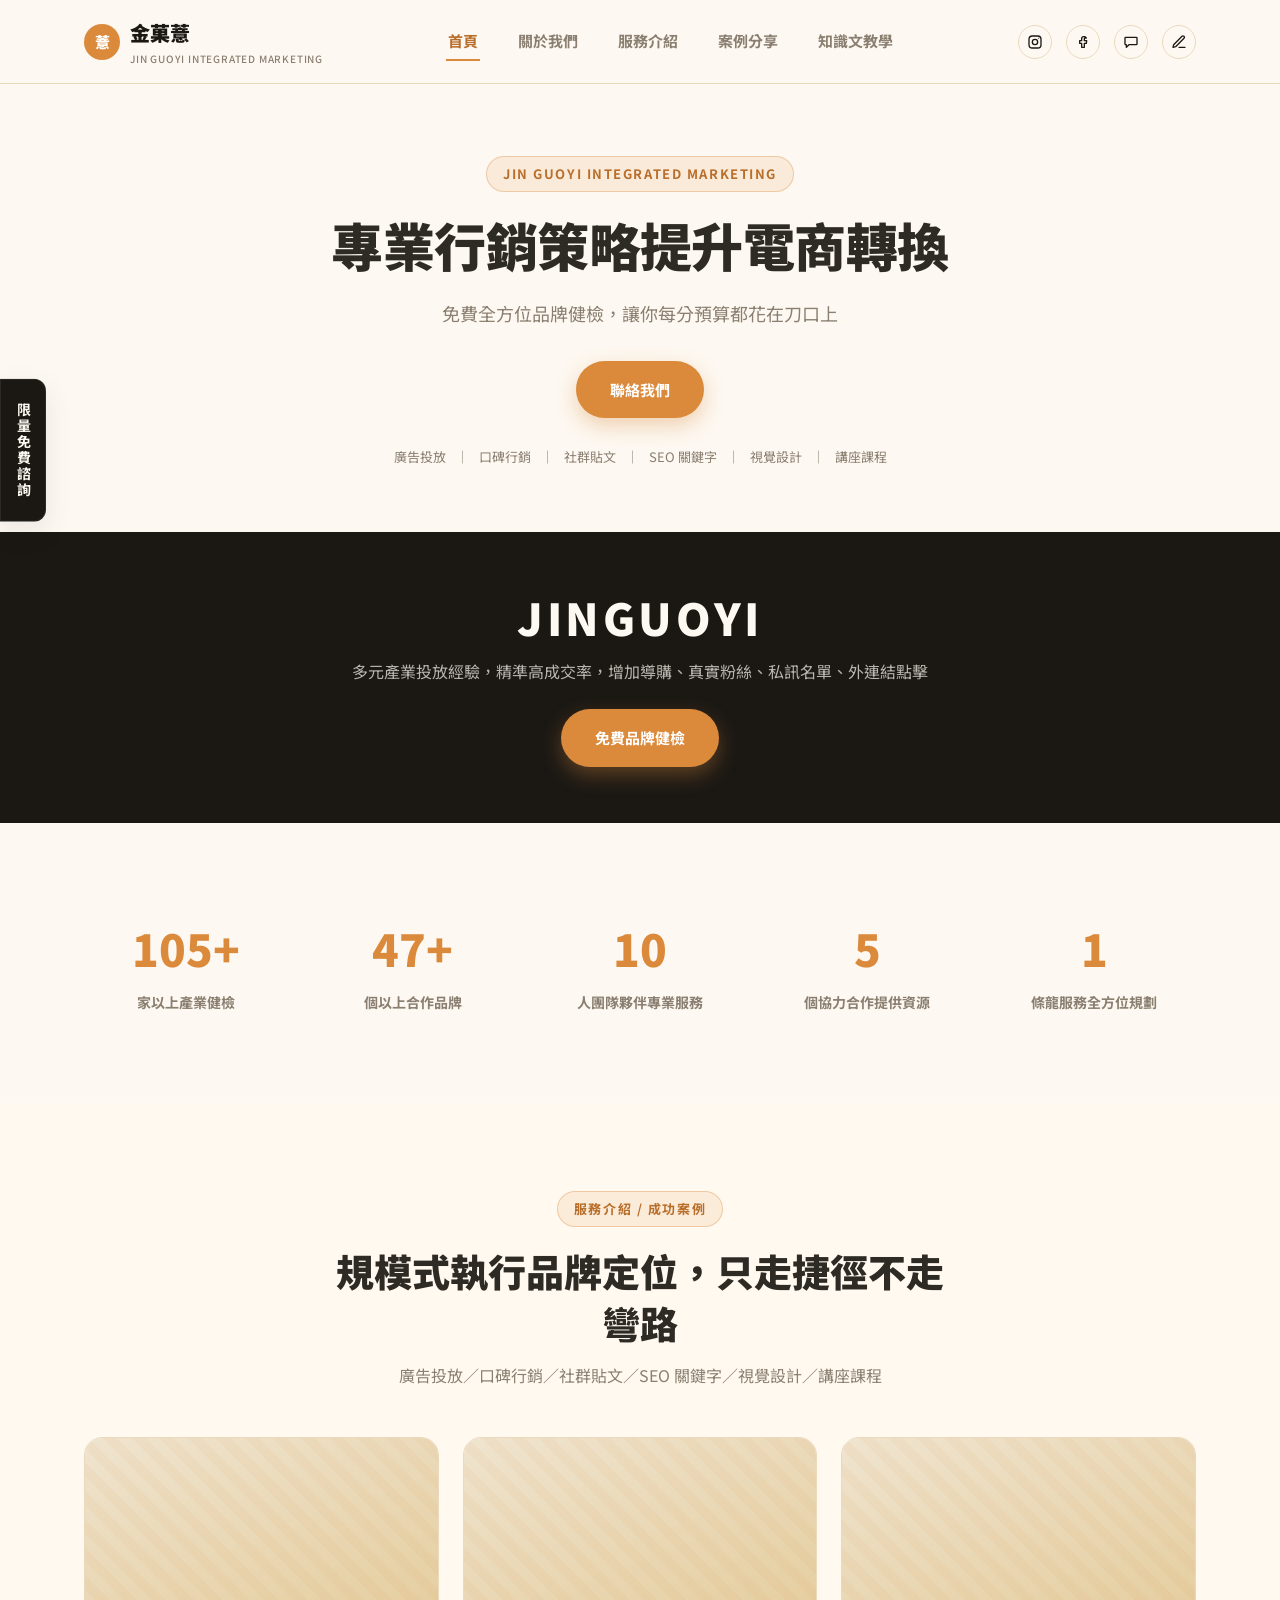
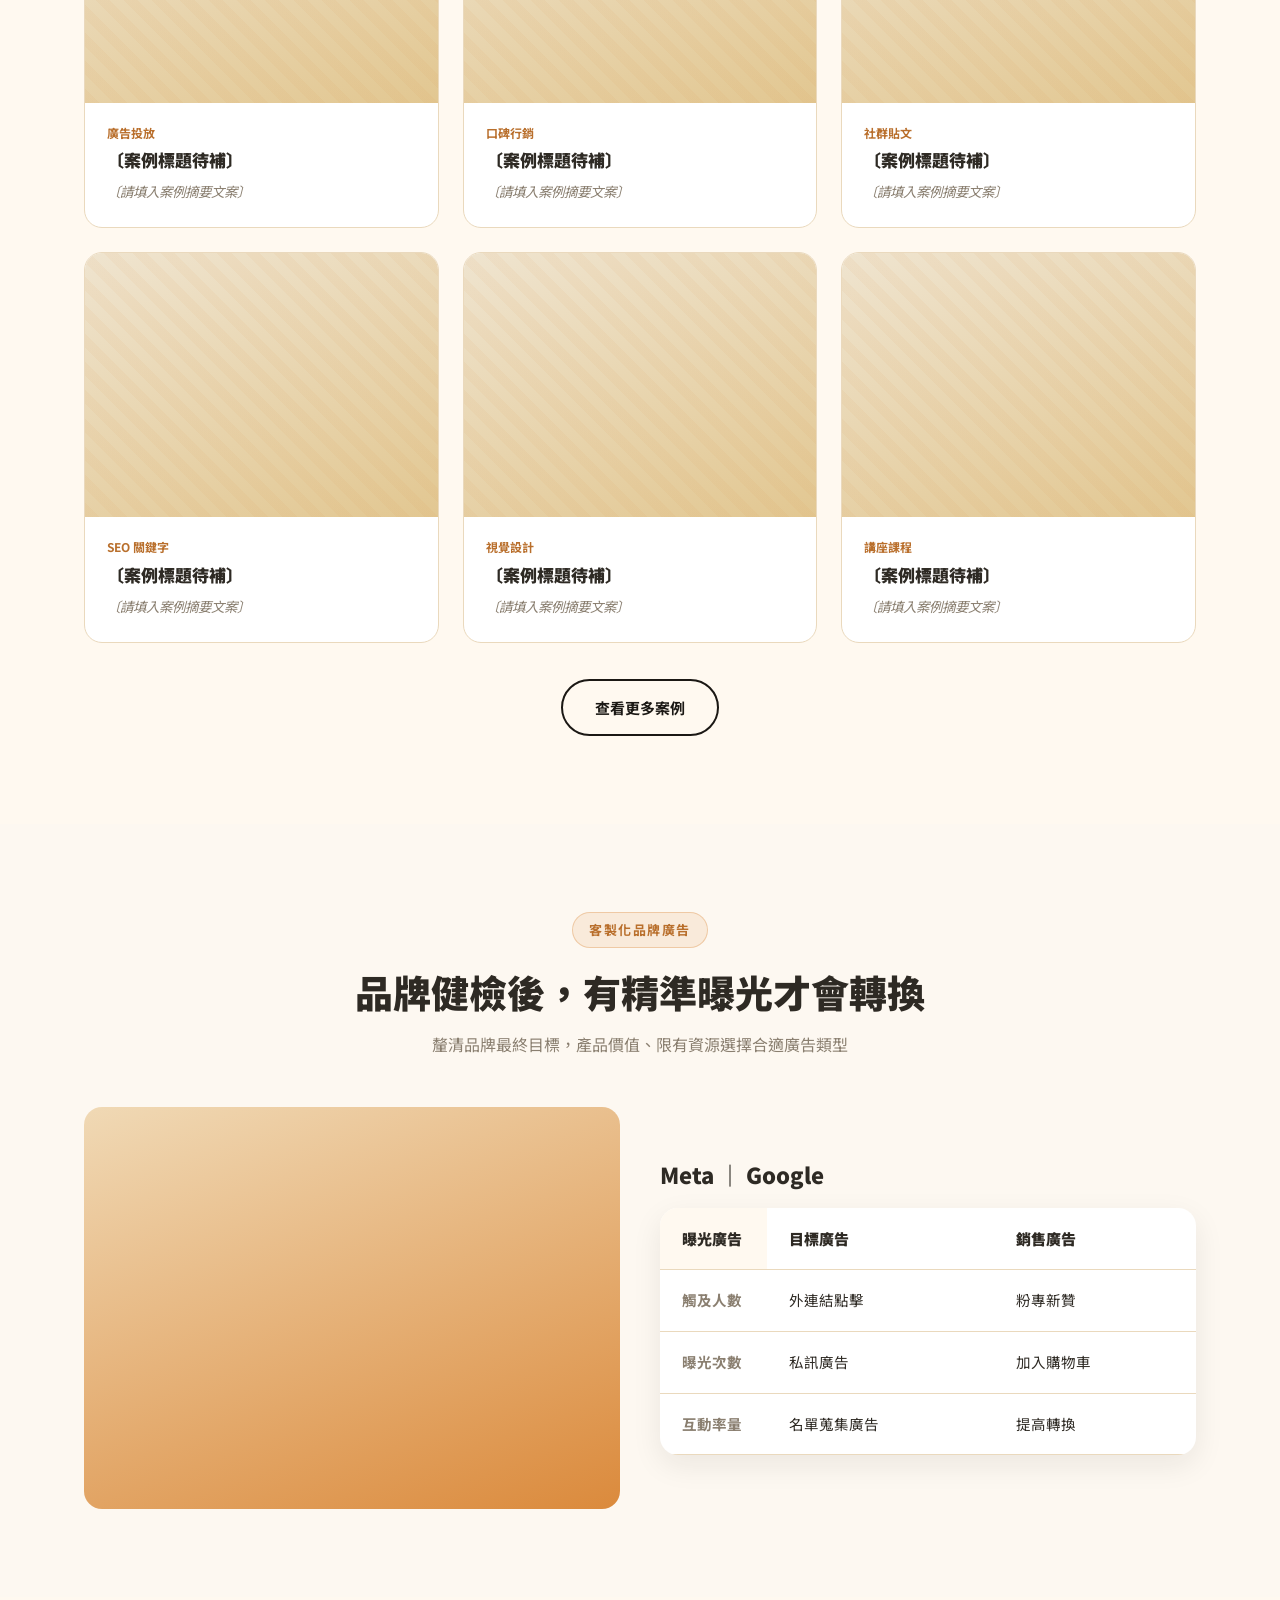
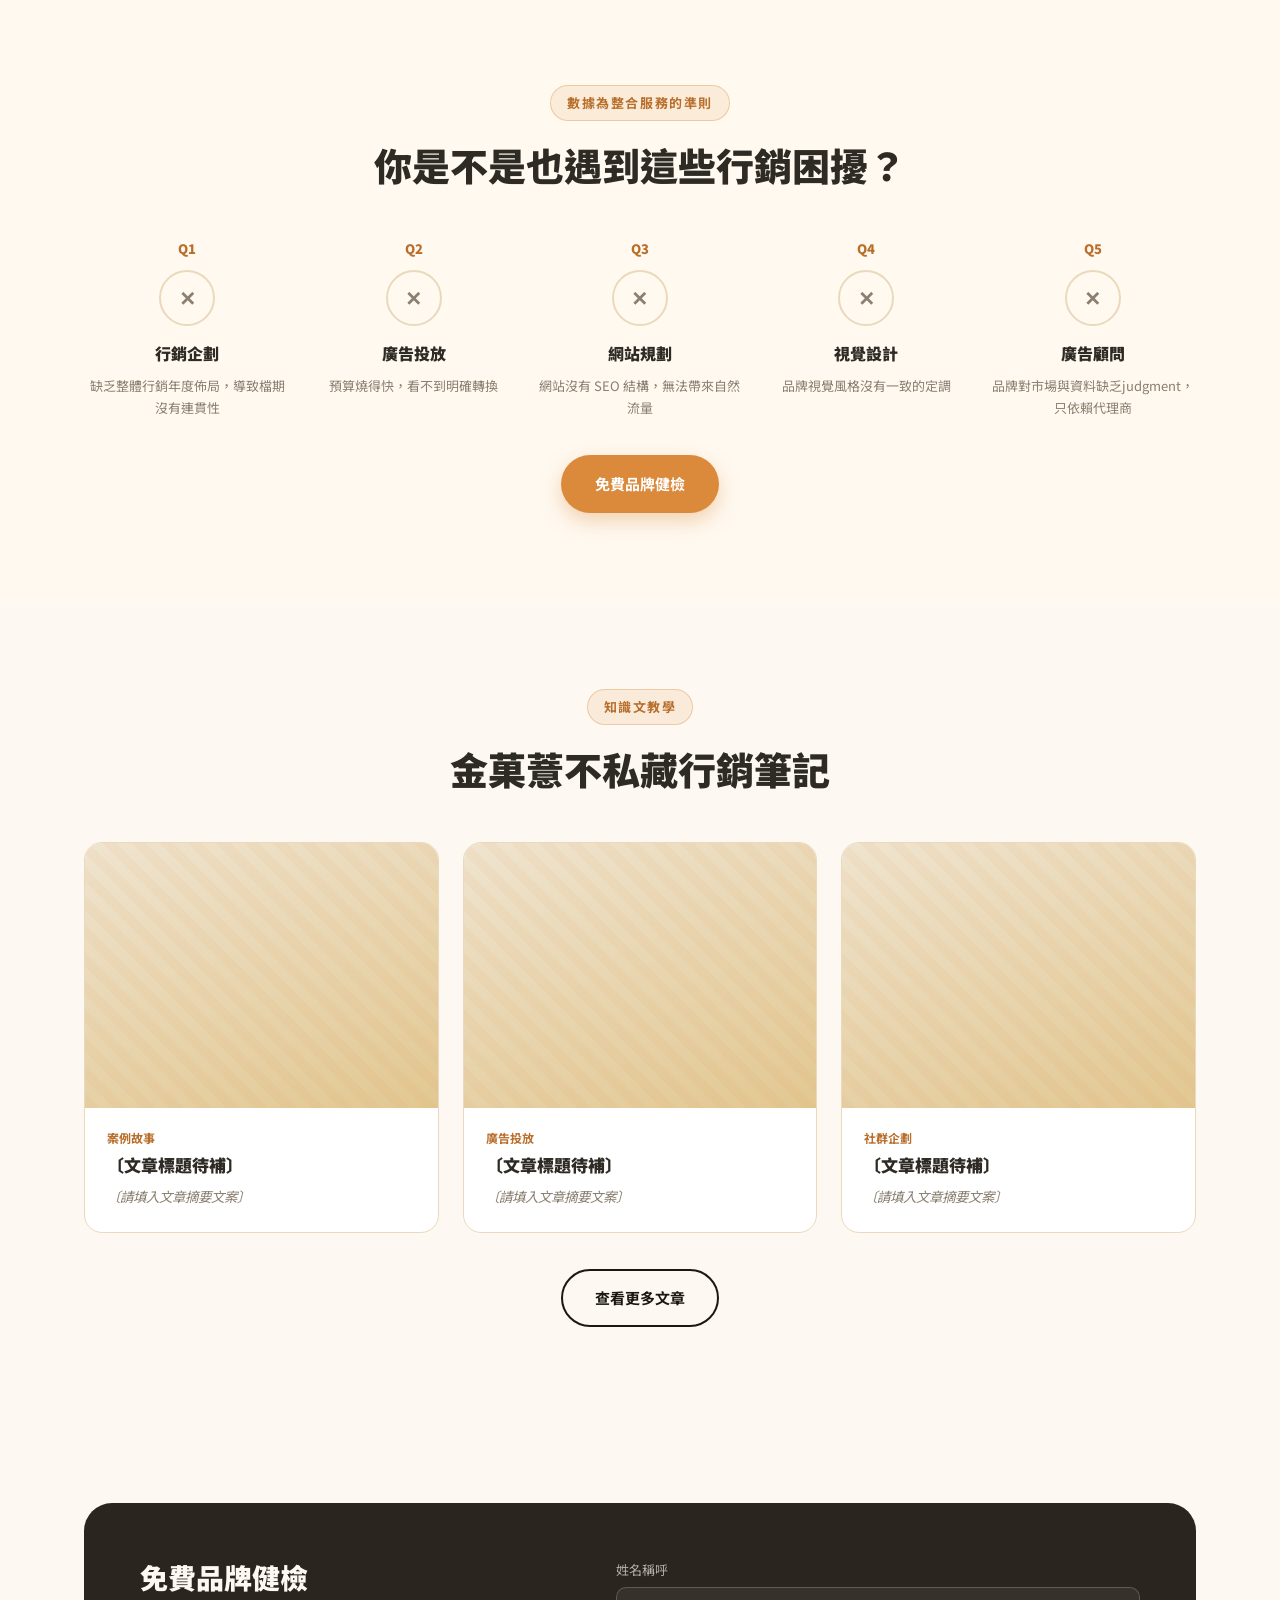
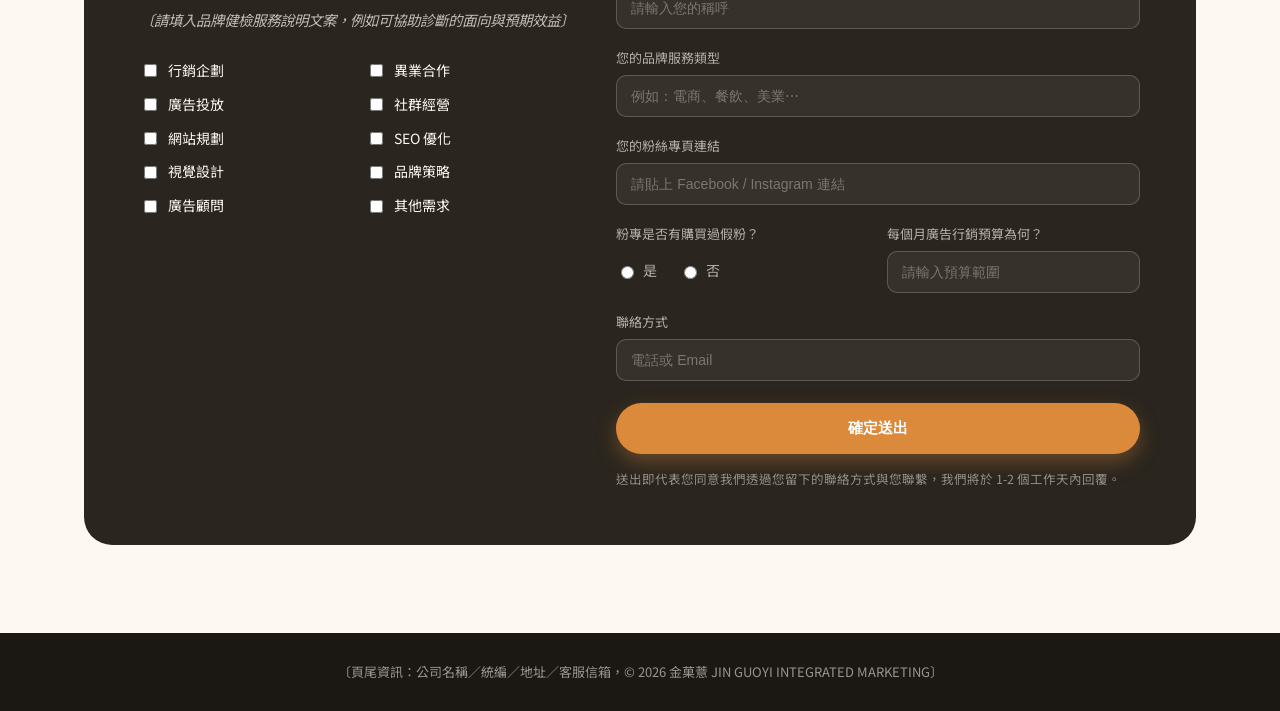
==== index.html @ 908e8886 "移除「品牌健檢後」區塊的 Line LAP 標示，只留 Meta／Google Co-Authored-By: Claude Sonnet 5 <noreply@anthropic.com>" ====
<!doctype html>
<html lang="zh-Hant">
<head>
<meta charset="UTF-8">
<meta name="viewport" content="width=device-width, initial-scale=1.0">
<title>金菓薏整合行銷｜JIN GUOYI INTEGRATED MARKETING</title>
<meta name="description" content="〔請填入首頁 SEO 描述文案〕">
<link rel="preconnect" href="https://fonts.googleapis.com">
<link href="https://fonts.googleapis.com/css2?family=Noto+Sans+TC:wght@400;500;700;900&display=swap" rel="stylesheet">
<link rel="stylesheet" href="assets/css/style.css">
</head>
<body>

<header class="site-header">
  <div class="site-header__bar">
    <a href="index.html" class="logo">
      <span class="logo__mark">薏</span>
      <span>金菓薏<span class="logo__sub">JIN GUOYI INTEGRATED MARKETING</span></span>
    </a>
    <nav class="nav">
      <a href="index.html" class="is-active">首頁</a>
      <a href="about.html">關於我們</a>
      <a href="services.html">服務介紹</a>
      <a href="cases.html">案例分享</a>
      <a href="blog.html">知識文教學</a>
    </nav>
    <div class="header-social">
      <a href="#" aria-label="Instagram"><svg viewBox="0 0 24 24" fill="none" stroke="currentColor" stroke-width="2" stroke-linecap="round" stroke-linejoin="round"><rect x="3" y="3" width="18" height="18" rx="5"/><circle cx="12" cy="12" r="4"/><circle cx="17.5" cy="6.5" r="0.8" fill="currentColor" stroke="none"/></svg></a>
      <a href="#" aria-label="Facebook"><svg viewBox="0 0 24 24" fill="none" stroke="currentColor" stroke-width="2" stroke-linecap="round" stroke-linejoin="round"><path d="M15 4h-2a3 3 0 0 0-3 3v3H7v4h3v6h4v-6h3l.5-4H14V7a1 1 0 0 1 1-1h2Z"/></svg></a>
      <a href="#" aria-label="Line"><svg viewBox="0 0 24 24" fill="none" stroke="currentColor" stroke-width="2" stroke-linecap="round" stroke-linejoin="round"><path d="M4 5h16a1 1 0 0 1 1 1v9a1 1 0 0 1-1 1H9l-4 4v-4H4a1 1 0 0 1-1-1V6a1 1 0 0 1 1-1z"/></svg></a>
      <a href="#contact" aria-label="聯絡我們"><svg viewBox="0 0 24 24" fill="none" stroke="currentColor" stroke-width="2" stroke-linecap="round" stroke-linejoin="round"><path d="M12 20h9"/><path d="M16.5 3.5a2.1 2.1 0 0 1 3 3L7 19l-4 1 1-4Z"/></svg></a>
    </div>
    <button class="nav-toggle" aria-label="選單"><span></span></button>
  </div>
</header>

<main>

  <section class="hero">
    <div class="container">
      <span class="eyebrow">JIN GUOYI INTEGRATED MARKETING</span>
      <h1>專業行銷策略提升電商轉換</h1>
      <p class="hero-sub">免費全方位品牌健檢，讓你每分預算都花在刀口上</p>
      <a href="#contact" class="btn btn--primary">聯絡我們</a>
      <div class="hero-tags">
        <span>廣告投放</span>｜<span>口碑行銷</span>｜<span>社群貼文</span>｜<span>SEO 關鍵字</span>｜<span>視覺設計</span>｜<span>講座課程</span>
      </div>
    </div>
  </section>

  <section class="section--tight section--dark">
    <div class="container text-center">
      <h2 style="font-size:44px; letter-spacing:0.08em;">JINGUOYI</h2>
      <p style="margin-top:10px; color:rgba(253,248,241,0.7);">多元產業投放經驗，精準高成交率，增加導購、真實粉絲、私訊名單、外連結點擊</p>
      <a href="#contact" class="btn btn--primary" style="margin-top:24px;">免費品牌健檢</a>
    </div>
  </section>

  <section class="section">
    <div class="container">
      <div class="stats">
        <div class="stats__item"><div class="num">105+</div><div class="label">家以上產業健檢</div></div>
        <div class="stats__item"><div class="num">47+</div><div class="label">個以上合作品牌</div></div>
        <div class="stats__item"><div class="num">10</div><div class="label">人團隊夥伴專業服務</div></div>
        <div class="stats__item"><div class="num">5</div><div class="label">個協力合作提供資源</div></div>
        <div class="stats__item"><div class="num">1</div><div class="label">條龍服務全方位規劃</div></div>
      </div>
    </div>
  </section>

  <section class="section section--soft">
    <div class="container">
      <div class="section-head">
        <span class="eyebrow">服務介紹 / 成功案例</span>
        <h2>規模式執行品牌定位，只走捷徑不走彎路</h2>
        <p>廣告投放／口碑行銷／社群貼文／SEO 關鍵字／視覺設計／講座課程</p>
      </div>
      <div class="case-grid-3">
        <div class="case-card"><div class="thumb"></div><div class="card-body"><span class="cat">廣告投放</span><h3>〔案例標題待補〕</h3><p class="placeholder-copy">〔請填入案例摘要文案〕</p></div></div>
        <div class="case-card"><div class="thumb"></div><div class="card-body"><span class="cat">口碑行銷</span><h3>〔案例標題待補〕</h3><p class="placeholder-copy">〔請填入案例摘要文案〕</p></div></div>
        <div class="case-card"><div class="thumb"></div><div class="card-body"><span class="cat">社群貼文</span><h3>〔案例標題待補〕</h3><p class="placeholder-copy">〔請填入案例摘要文案〕</p></div></div>
        <div class="case-card"><div class="thumb"></div><div class="card-body"><span class="cat">SEO 關鍵字</span><h3>〔案例標題待補〕</h3><p class="placeholder-copy">〔請填入案例摘要文案〕</p></div></div>
        <div class="case-card"><div class="thumb"></div><div class="card-body"><span class="cat">視覺設計</span><h3>〔案例標題待補〕</h3><p class="placeholder-copy">〔請填入案例摘要文案〕</p></div></div>
        <div class="case-card"><div class="thumb"></div><div class="card-body"><span class="cat">講座課程</span><h3>〔案例標題待補〕</h3><p class="placeholder-copy">〔請填入案例摘要文案〕</p></div></div>
      </div>
      <div class="text-center" style="margin-top:36px;">
        <a href="cases.html" class="btn btn--outline">查看更多案例</a>
      </div>
    </div>
  </section>

  <section class="section">
    <div class="container">
      <div class="section-head">
        <span class="eyebrow">客製化品牌廣告</span>
        <h2>品牌健檢後，有精準曝光才會轉換</h2>
        <p>釐清品牌最終目標，產品價值、限有資源選擇合適廣告類型</p>
      </div>
      <div class="grid-2">
        <div class="hero-media" style="border-radius:var(--radius); aspect-ratio:4/3; background:linear-gradient(160deg,#f0d9b5,var(--orange));"></div>
        <div>
          <h3 style="font-size:22px; margin-bottom:18px;">Meta ｜ Google</h3>
          <table class="compare-table">
            <thead><tr><th>曝光廣告</th><th>目標廣告</th><th>銷售廣告</th></tr></thead>
            <tbody>
              <tr><td>觸及人數</td><td>外連結點擊</td><td>粉專新贊</td></tr>
              <tr><td>曝光次數</td><td>私訊廣告</td><td>加入購物車</td></tr>
              <tr><td>互動率量</td><td>名單蒐集廣告</td><td>提高轉換</td></tr>
            </tbody>
          </table>
        </div>
      </div>
    </div>
  </section>

  <section class="section section--soft">
    <div class="container">
      <div class="section-head">
        <span class="eyebrow">數據為整合服務的準則</span>
        <h2>你是不是也遇到這些行銷困擾？</h2>
      </div>
      <div class="pain-grid">
        <div class="pain-card"><div class="q">Q1</div><div class="pain-x">✕</div><div class="title">行銷企劃</div><div class="desc">缺乏整體行銷年度佈局，導致檔期沒有連貫性</div></div>
        <div class="pain-card"><div class="q">Q2</div><div class="pain-x">✕</div><div class="title">廣告投放</div><div class="desc">預算燒得快，看不到明確轉換</div></div>
        <div class="pain-card"><div class="q">Q3</div><div class="pain-x">✕</div><div class="title">網站規劃</div><div class="desc">網站沒有 SEO 結構，無法帶來自然流量</div></div>
        <div class="pain-card"><div class="q">Q4</div><div class="pain-x">✕</div><div class="title">視覺設計</div><div class="desc">品牌視覺風格沒有一致的定調</div></div>
        <div class="pain-card"><div class="q">Q5</div><div class="pain-x">✕</div><div class="title">廣告顧問</div><div class="desc">品牌對市場與資料缺乏judgment，只依賴代理商</div></div>
      </div>
      <div class="text-center" style="margin-top:36px;">
        <a href="#contact" class="btn btn--primary">免費品牌健檢</a>
      </div>
    </div>
  </section>

  <section class="section">
    <div class="container">
      <div class="section-head">
        <span class="eyebrow">知識文教學</span>
        <h2>金菓薏不私藏行銷筆記</h2>
      </div>
      <div class="case-grid-3">
        <div class="article-card"><div class="thumb"></div><div class="card-body"><span class="cat">案例故事</span><h3>〔文章標題待補〕</h3><p class="placeholder-copy">〔請填入文章摘要文案〕</p></div></div>
        <div class="article-card"><div class="thumb"></div><div class="card-body"><span class="cat">廣告投放</span><h3>〔文章標題待補〕</h3><p class="placeholder-copy">〔請填入文章摘要文案〕</p></div></div>
        <div class="article-card"><div class="thumb"></div><div class="card-body"><span class="cat">社群企劃</span><h3>〔文章標題待補〕</h3><p class="placeholder-copy">〔請填入文章摘要文案〕</p></div></div>
      </div>
      <div class="text-center" style="margin-top:36px;">
        <a href="blog.html" class="btn btn--outline">查看更多文章</a>
      </div>
    </div>
  </section>

  <section id="contact" class="section">
    <div class="container">
      <form class="contact-form">
      <div class="contact-section">
        <div class="contact-left">
          <h2>免費品牌健檢</h2>
          <p class="placeholder-copy">〔請填入品牌健檢服務說明文案，例如可協助診斷的面向與預期效益〕</p>
          <div class="check-grid">
            <label><input type="checkbox" name="interests" value="行銷企劃"> 行銷企劃</label>
            <label><input type="checkbox" name="interests" value="異業合作"> 異業合作</label>
            <label><input type="checkbox" name="interests" value="廣告投放"> 廣告投放</label>
            <label><input type="checkbox" name="interests" value="社群經營"> 社群經營</label>
            <label><input type="checkbox" name="interests" value="網站規劃"> 網站規劃</label>
            <label><input type="checkbox" name="interests" value="SEO 優化"> SEO 優化</label>
            <label><input type="checkbox" name="interests" value="視覺設計"> 視覺設計</label>
            <label><input type="checkbox" name="interests" value="品牌策略"> 品牌策略</label>
            <label><input type="checkbox" name="interests" value="廣告顧問"> 廣告顧問</label>
            <label><input type="checkbox" name="interests" value="其他需求"> 其他需求</label>
          </div>
        </div>
        <div class="contact-right">
            <div class="form-grid">
              <div class="full">
                <label>姓名稱呼</label>
                <input type="text" name="name" placeholder="請輸入您的稱呼">
              </div>
              <div class="full">
                <label>您的品牌服務類型</label>
                <input type="text" name="bizType" placeholder="例如：電商、餐飲、美業⋯">
              </div>
              <div class="full">
                <label>您的粉絲專頁連結</label>
                <input type="text" name="fbLink" placeholder="請貼上 Facebook / Instagram 連結">
              </div>
              <div>
                <label>粉專是否有購買過假粉？</label>
                <div class="radio-row">
                  <label><input type="radio" name="fakeFans" value="是"> 是</label>
                  <label><input type="radio" name="fakeFans" value="否"> 否</label>
                </div>
              </div>
              <div>
                <label>每個月廣告行銷預算為何？</label>
                <input type="text" name="budget" placeholder="請輸入預算範圍">
              </div>
              <div class="full">
                <label>聯絡方式</label>
                <input type="text" name="contact" placeholder="電話或 Email">
              </div>
            </div>
            <button type="submit" class="btn btn--primary btn--block" style="margin-top:22px;">確定送出</button>
            <p class="form-note">送出即代表您同意我們透過您留下的聯絡方式與您聯繫，我們將於 1-2 個工作天內回覆。</p>
            <p class="form-success">感謝您的填寫，我們將盡快與您聯繫！</p>
        </div>
      </div>
      </form>
    </div>
  </section>

</main>

<footer class="site-footer">
  <div class="container">
    〔頁尾資訊：公司名稱／統編／地址／客服信箱，© 2026 金菓薏 JIN GUOYI INTEGRATED MARKETING〕
  </div>
</footer>
<div class="consult-tab" onclick="document.getElementById('contact').scrollIntoView({behavior:'smooth'})">限量免費諮詢</div>
<script src="assets/js/main.js"></script>
</body>
</html>
---- assets/css/style.css ----
/* ===== Tokens ===== */
:root {
  --orange: #db8a3c;
  --orange-dark: #b96f2c;
  --orange-light: #f3c98d;
  --cream: #fdf8f1;
  --cream-card: #fff9f0;
  --dark: #1b1814;
  --dark-soft: #2a251e;
  --text: #2e2a24;
  --text-muted: #8a7f70;
  --border: #ead9bd;
  --white: #ffffff;
  --shadow: 0 10px 30px rgba(27, 24, 20, 0.08);
  --radius: 18px;
  --container: 1160px;
}

* { box-sizing: border-box; }
html { scroll-behavior: smooth; }
body {
  margin: 0;
  font-family: "Noto Sans TC", "PingFang TC", "Microsoft JhengHei", sans-serif;
  background: var(--cream);
  color: var(--text);
  line-height: 1.7;
  -webkit-font-smoothing: antialiased;
}
img { max-width: 100%; display: block; }
a { color: inherit; text-decoration: none; }
ul { list-style: none; margin: 0; padding: 0; }
h1, h2, h3, h4 { font-weight: 900; margin: 0; line-height: 1.35; }
p { margin: 0; }
.container { max-width: var(--container); margin: 0 auto; padding: 0 24px; }
.section { padding: 88px 0; }
.section--tight { padding: 56px 0; }
.section--dark { background: var(--dark); color: var(--cream); }
.section--soft { background: var(--cream-card); }
.placeholder-copy { color: var(--text-muted); font-style: italic; }

.eyebrow {
  display: inline-block;
  font-size: 13px;
  font-weight: 700;
  letter-spacing: 0.12em;
  color: var(--orange-dark);
  background: rgba(219, 138, 60, 0.12);
  border: 1px solid rgba(219, 138, 60, 0.35);
  padding: 6px 16px;
  border-radius: 999px;
  margin-bottom: 18px;
}
.section-head { text-align: center; max-width: 620px; margin: 0 auto 48px; }
.section-head h2 { font-size: clamp(26px, 3.4vw, 38px); }
.section-head p { margin-top: 14px; color: var(--text-muted); font-size: 16px; }

/* ===== Buttons ===== */
.btn {
  display: inline-flex;
  align-items: center;
  justify-content: center;
  gap: 8px;
  padding: 14px 32px;
  border-radius: 999px;
  font-weight: 700;
  font-size: 15px;
  border: 2px solid transparent;
  cursor: pointer;
  transition: transform 0.15s ease, box-shadow 0.15s ease, background 0.15s ease;
}
.btn:hover { transform: translateY(-2px); }
.btn--primary { background: var(--orange); color: var(--white); box-shadow: 0 8px 20px rgba(219,138,60,0.35); }
.btn--primary:hover { background: var(--orange-dark); }
.btn--outline { background: transparent; color: var(--dark); border-color: var(--dark); }
.btn--outline:hover { background: var(--dark); color: var(--white); }
.btn--outline-light { background: transparent; color: var(--white); border-color: rgba(255,255,255,0.6); }
.btn--outline-light:hover { background: var(--white); color: var(--dark); }
.btn--sm { padding: 10px 22px; font-size: 14px; }
.btn--block { width: 100%; }

/* ===== Header ===== */
.site-header {
  position: sticky;
  top: 0;
  z-index: 100;
  background: rgba(253, 248, 241, 0.92);
  backdrop-filter: blur(10px);
  border-bottom: 1px solid var(--border);
}
.site-header__bar {
  max-width: var(--container);
  margin: 0 auto;
  padding: 16px 24px;
  display: flex;
  align-items: center;
  justify-content: space-between;
  gap: 24px;
}
.logo {
  display: flex;
  align-items: center;
  gap: 10px;
  font-weight: 900;
  font-size: 20px;
  color: var(--dark);
  white-space: nowrap;
}
.logo__mark {
  width: 36px;
  height: 36px;
  border-radius: 50%;
  background: var(--orange);
  display: flex;
  align-items: center;
  justify-content: center;
  color: var(--white);
  font-size: 15px;
  font-weight: 900;
  flex-shrink: 0;
}
.logo__sub { font-size: 10px; letter-spacing: 0.08em; color: var(--text-muted); font-weight: 500; display: block; }

.nav {
  display: flex;
  align-items: center;
  gap: 36px;
}
.nav a {
  font-size: 15px;
  font-weight: 700;
  color: var(--text-muted);
  padding: 6px 2px;
  border-bottom: 2px solid transparent;
}
.nav a:hover, .nav a.is-active {
  color: var(--orange-dark);
  border-bottom-color: var(--orange);
}
.header-social {
  display: flex;
  align-items: center;
  gap: 14px;
}
.header-social a {
  width: 34px;
  height: 34px;
  border-radius: 50%;
  border: 1px solid var(--border);
  display: flex;
  align-items: center;
  justify-content: center;
  color: var(--dark);
  transition: background 0.15s ease, color 0.15s ease;
}
.header-social a:hover { background: var(--orange); color: var(--white); border-color: var(--orange); }
.header-social svg { width: 16px; height: 16px; }

.nav-toggle {
  display: none;
  width: 40px;
  height: 40px;
  border-radius: 10px;
  border: 1px solid var(--border);
  background: var(--white);
  align-items: center;
  justify-content: center;
  cursor: pointer;
}
.nav-toggle span, .nav-toggle span::before, .nav-toggle span::after {
  content: "";
  display: block;
  width: 18px;
  height: 2px;
  background: var(--dark);
  position: relative;
  transition: 0.2s;
}
.nav-toggle span::before { position: absolute; top: -6px; }
.nav-toggle span::after { position: absolute; top: 6px; }

/* ===== Floating consult tab ===== */
.consult-tab {
  position: fixed;
  left: 0;
  top: 50%;
  transform: translateY(-50%);
  background: var(--dark);
  color: var(--cream);
  writing-mode: vertical-rl;
  padding: 22px 10px;
  border-radius: 0 12px 12px 0;
  font-size: 14px;
  font-weight: 700;
  letter-spacing: 0.15em;
  z-index: 90;
  box-shadow: var(--shadow);
  border: 1px solid rgba(255,255,255,0.08);
  cursor: pointer;
}
.consult-tab:hover { background: var(--orange-dark); }

/* ===== Hero ===== */
.hero {
  padding: 72px 0 64px;
  text-align: center;
}
.hero h1 {
  font-size: clamp(32px, 5vw, 52px);
  letter-spacing: -0.01em;
}
.hero p.hero-sub {
  margin-top: 18px;
  font-size: 18px;
  color: var(--text-muted);
}
.hero .btn { margin-top: 32px; }
.hero-tags {
  margin-top: 28px;
  font-size: 13px;
  color: var(--text-muted);
}
.hero-tags span { margin: 0 10px; }

.hero--split {
  display: grid;
  grid-template-columns: 1.05fr 0.95fr;
  align-items: center;
  gap: 56px;
  text-align: left;
  padding: 72px 0;
}
.hero--split .hero-media {
  border-radius: var(--radius);
  aspect-ratio: 3/4;
  background: linear-gradient(160deg, var(--orange-light), var(--orange));
  box-shadow: var(--shadow);
}

/* ===== Stats ===== */
.stats {
  display: grid;
  grid-template-columns: repeat(5, 1fr);
  gap: 24px;
  text-align: center;
}
.stats__item .num {
  font-size: clamp(30px, 4vw, 44px);
  font-weight: 900;
  color: var(--orange);
}
.stats__item .label { margin-top: 6px; font-size: 14px; color: var(--text-muted); font-weight: 700; }

/* ===== Icon feature grid ===== */
.feature-grid {
  display: grid;
  grid-template-columns: repeat(3, 1fr);
  gap: 28px;
}
.feature-card {
  background: var(--cream-card);
  border: 1px solid var(--border);
  border-radius: var(--radius);
  padding: 32px 26px;
  text-align: center;
}
.icon-circle {
  width: 64px;
  height: 64px;
  border-radius: 50%;
  background: var(--orange);
  color: var(--white);
  display: flex;
  align-items: center;
  justify-content: center;
  margin: 0 auto 18px;
}
.icon-circle svg { width: 28px; height: 28px; }
.feature-card h3 { font-size: 18px; margin-bottom: 6px; }
.feature-card .role { font-size: 20px; font-weight: 900; color: var(--orange-dark); margin: 4px 0 12px; }
.feature-card .tags { font-size: 13px; color: var(--text-muted); }

/* ===== Role / package cards (services) ===== */
.role-grid {
  display: grid;
  grid-template-columns: repeat(3, 1fr);
  gap: 28px;
}
.role-card {
  background: var(--white);
  border: 1px solid var(--border);
  border-radius: var(--radius);
  padding: 30px 24px;
}
.role-card .icon-circle { margin: 0 0 18px; }
.role-card h4 { font-size: 15px; color: var(--text-muted); font-weight: 700; }
.role-card .role-title { font-size: 21px; font-weight: 900; margin: 6px 0 14px; }
.role-card ul li {
  font-size: 13.5px;
  color: var(--text-muted);
  padding: 4px 0;
  border-top: 1px dashed var(--border);
}
.role-card ul li:first-child { border-top: none; }

.package-grid {
  display: grid;
  grid-template-columns: repeat(3, 1fr);
  gap: 24px;
}
.package-card {
  background: var(--white);
  border: 2px solid var(--border);
  border-radius: var(--radius);
  padding: 30px 26px;
  text-align: center;
}
.package-card.is-featured { border-color: var(--orange); box-shadow: var(--shadow); }
.package-card .plan-name { font-size: 20px; font-weight: 900; }
.package-card .plan-en { font-size: 12px; color: var(--text-muted); letter-spacing: 0.1em; margin-bottom: 20px; }
.package-card .kpi-list { text-align: left; font-size: 14px; margin-bottom: 20px; }
.package-card .kpi-list li { padding: 6px 0; }
.package-card .kpi-list b { color: var(--orange-dark); }
.package-card .tag-pill {
  display: inline-block;
  background: var(--dark);
  color: var(--white);
  font-size: 12px;
  font-weight: 700;
  padding: 6px 14px;
  border-radius: 999px;
  margin-bottom: 16px;
}
.package-card .fit-tags { font-size: 12.5px; color: var(--text-muted); }

/* ===== Timeline (about) ===== */
.about-story {
  display: grid;
  grid-template-columns: 0.85fr 1.15fr;
  gap: 56px;
  align-items: start;
}
.about-photo {
  border-radius: var(--radius);
  aspect-ratio: 3/4;
  background: linear-gradient(160deg, #f0d9b5, var(--orange));
  box-shadow: var(--shadow);
}
.timeline-block { margin-bottom: 28px; }
.timeline-block .years {
  display: inline-block;
  font-weight: 900;
  color: var(--white);
  background: var(--dark);
  padding: 6px 16px;
  border-radius: 999px;
  font-size: 14px;
  margin-bottom: 12px;
}
.timeline-block ul li {
  position: relative;
  padding: 6px 0 6px 20px;
  font-size: 14.5px;
}
.timeline-block ul li::before {
  content: "";
  position: absolute;
  left: 0;
  top: 15px;
  width: 6px;
  height: 6px;
  border-radius: 50%;
  background: var(--orange);
}

/* ===== Comparison table ===== */
.compare-table {
  width: 100%;
  border-collapse: collapse;
  background: var(--white);
  border-radius: var(--radius);
  overflow: hidden;
  box-shadow: var(--shadow);
}
.compare-table th, .compare-table td {
  padding: 18px 22px;
  text-align: left;
  border-bottom: 1px solid var(--border);
  font-size: 14.5px;
}
.compare-table thead th {
  font-size: 15px;
  font-weight: 900;
}
.compare-table thead th:first-child { background: var(--cream-card); }
.compare-table thead th.us { background: var(--orange); color: var(--white); }
.compare-table thead th.them { background: var(--dark); color: var(--cream); }
.compare-table td:first-child { font-weight: 700; color: var(--text-muted); width: 20%; }
.compare-table tbody td.us-cell { color: var(--orange-dark); font-weight: 700; }

/* ===== Partner logos ===== */
.partner-grid {
  display: grid;
  grid-template-columns: repeat(5, 1fr);
  gap: 20px;
}
.partner-logo {
  aspect-ratio: 3/2;
  background: var(--white);
  border: 1px solid var(--border);
  border-radius: 14px;
  display: flex;
  align-items: center;
  justify-content: center;
  font-size: 13px;
  color: var(--text-muted);
  font-weight: 700;
}

/* ===== Pain point Q cards ===== */
.pain-grid {
  display: grid;
  grid-template-columns: repeat(5, 1fr);
  gap: 20px;
}
.pain-card { text-align: center; }
.pain-card .q { font-size: 13px; color: var(--orange-dark); font-weight: 900; margin-bottom: 10px; }
.pain-x {
  width: 56px;
  height: 56px;
  margin: 0 auto 14px;
  border-radius: 50%;
  border: 2px solid var(--border);
  display: flex;
  align-items: center;
  justify-content: center;
  color: var(--text-muted);
  font-weight: 900;
  font-size: 20px;
}
.pain-card .title { font-weight: 900; margin-bottom: 8px; }
.pain-card .desc { font-size: 13px; color: var(--text-muted); }

/* ===== Case / article cards ===== */
.filter-tags {
  display: flex;
  flex-wrap: wrap;
  gap: 10px;
  justify-content: center;
  margin-bottom: 40px;
}
.filter-tags button {
  border: 1px solid var(--border);
  background: var(--white);
  padding: 9px 20px;
  border-radius: 999px;
  font-size: 13.5px;
  font-weight: 700;
  color: var(--text-muted);
  cursor: pointer;
}
.filter-tags button.is-active, .filter-tags button:hover { background: var(--orange); color: var(--white); border-color: var(--orange); }

.case-grid, .card-grid-2 {
  display: grid;
  grid-template-columns: repeat(2, 1fr);
  gap: 32px;
}
.case-grid-3 { display: grid; grid-template-columns: repeat(3, 1fr); gap: 24px; }

.case-card, .article-card {
  background: var(--white);
  border: 1px solid var(--border);
  border-radius: var(--radius);
  overflow: hidden;
  transition: transform 0.15s ease, box-shadow 0.15s ease;
}
.case-card:hover, .article-card:hover { transform: translateY(-4px); box-shadow: var(--shadow); }
.thumb {
  aspect-ratio: 4/3;
  background: linear-gradient(160deg, #efe4cf, #e2c791);
  position: relative;
}
.thumb::after {
  content: "";
  position: absolute; inset: 0;
  background: repeating-linear-gradient(45deg, rgba(219,138,60,0.06) 0 10px, transparent 10px 20px);
}
.card-body { padding: 20px 22px 24px; }
.card-body .cat { font-size: 12px; color: var(--orange-dark); font-weight: 700; margin-bottom: 6px; display: block; }
.card-body h3 { font-size: 17px; margin-bottom: 8px; }
.card-body p { font-size: 13.5px; color: var(--text-muted); }
.card-tags { margin-top: 12px; display: flex; flex-wrap: wrap; gap: 6px; }
.card-tags span { font-size: 11.5px; color: var(--text-muted); background: var(--cream-card); border: 1px solid var(--border); padding: 3px 10px; border-radius: 999px; }
.card-body .read-more {
  margin-top: 16px;
  display: inline-block;
  font-size: 13px;
  font-weight: 700;
  color: var(--orange-dark);
  border: 1px solid var(--orange);
  padding: 8px 18px;
  border-radius: 999px;
}

/* ===== Blog listing layout ===== */
.blog-layout { display: grid; grid-template-columns: 240px 1fr; gap: 40px; align-items: start; }
.blog-sidebar { position: sticky; top: 100px; }
.sidebar-block { margin-bottom: 28px; }
.sidebar-block h4 { font-size: 13px; letter-spacing: 0.08em; color: var(--text-muted); margin-bottom: 12px; }
.sidebar-nav li a { display: block; padding: 8px 0; font-size: 14.5px; font-weight: 700; color: var(--text-muted); }
.sidebar-nav li a.is-active { color: var(--orange-dark); }
.search-box { display: flex; border: 1px solid var(--border); border-radius: 999px; overflow: hidden; background: var(--white); }
.search-box input { flex: 1; border: none; padding: 10px 16px; background: transparent; font-size: 13.5px; outline: none; }
.search-box button { border: none; background: var(--orange); color: var(--white); width: 40px; cursor: pointer; }
.keyword-tags { display: flex; flex-wrap: wrap; gap: 8px; }
.keyword-tags span { font-size: 12px; background: var(--cream-card); border: 1px solid var(--border); padding: 5px 12px; border-radius: 999px; color: var(--text-muted); }

/* ===== Article detail ===== */
.article-detail { display: grid; grid-template-columns: 240px 1fr; gap: 48px; }
.article-toc { position: sticky; top: 100px; }
.article-toc h4 { font-size: 13px; color: var(--text-muted); margin-bottom: 14px; letter-spacing: 0.08em;}
.article-toc li a { display: block; padding: 8px 0; font-size: 14px; color: var(--text-muted); border-left: 2px solid var(--border); padding-left: 14px; }
.article-toc li a:hover { color: var(--orange-dark); border-left-color: var(--orange); }
.article-body h2 { font-size: 24px; margin: 40px 0 16px; }
.article-body h3 { font-size: 19px; margin: 28px 0 12px; }
.article-body p { margin-bottom: 16px; color: var(--text); }
.article-body p.lead { font-size: 18px; color: var(--text-muted); }
.article-meta { font-size: 13px; color: var(--text-muted); margin-bottom: 24px; }
.article-image { border-radius: var(--radius); aspect-ratio: 16/8; background: linear-gradient(160deg, #d9ead9, #9fc79f); margin: 24px 0; }
.tag-row { display: flex; flex-wrap: wrap; gap: 10px; margin: 28px 0 20px; }
.tag-row span { font-size: 12.5px; color: var(--orange-dark); background: rgba(219,138,60,0.12); padding: 5px 12px; border-radius: 999px; }
.share-row { display: flex; align-items: center; gap: 14px; margin-top: 24px; }
.share-row a { width: 32px; height: 32px; border-radius: 50%; border: 1px solid var(--border); display: flex; align-items: center; justify-content: center; }
.share-row svg { width: 14px; height: 14px; }

/* ===== Product showcase (case detail) ===== */
.showcase-banner {
  border-radius: var(--radius);
  aspect-ratio: 16/7;
  background: linear-gradient(135deg, #1f3d7a, #3a63c9);
  margin: 32px 0;
  display: flex;
  align-items: center;
  justify-content: center;
  color: var(--white);
  font-weight: 900;
  font-size: 22px;
  letter-spacing: 0.05em;
  text-align: center;
  padding: 20px;
}
.showcase-grid { display: grid; grid-template-columns: repeat(2, 1fr); gap: 6px; margin-bottom: 6px; }
.showcase-tile { aspect-ratio: 1/1; border-radius: 10px; }
.tile-1 { background: linear-gradient(160deg, #cfd8e8, #8f9fc2); }
.tile-2 { background: linear-gradient(160deg, #274a99, #1b3060); }
.tile-3 { background: linear-gradient(160deg, #f5c6d3, #e28aa4); }
.tile-4 { background: linear-gradient(160deg, #d3ecd0, #8fc98a); }
.tile-5 { background: linear-gradient(160deg, #ffe6b0, #f2b64c); }
.tile-6 { background: linear-gradient(160deg, #fff1cf, #f7d789); }

/* ===== Contact / brand-check form ===== */
.contact-section {
  background: var(--dark-soft);
  color: var(--cream);
  border-radius: 28px;
  padding: 56px;
  display: grid;
  grid-template-columns: 0.9fr 1.1fr;
  gap: 48px;
}
.contact-left h2 { font-size: 28px; }
.contact-left p { margin-top: 12px; color: rgba(253,248,241,0.7); font-size: 14.5px; }
.check-grid { display: grid; grid-template-columns: repeat(2, 1fr); gap: 10px 24px; margin-top: 26px; }
.check-grid label { display: flex; align-items: center; gap: 8px; font-size: 14px; }
.check-grid input { accent-color: var(--orange); }
.form-grid { display: grid; grid-template-columns: 1fr 1fr; gap: 18px; }
.form-grid .full { grid-column: 1 / -1; }
.form-grid label { font-size: 13px; color: rgba(253,248,241,0.65); display: block; margin-bottom: 6px; }
.form-grid input[type="text"], .form-grid input[type="email"], .form-grid input[type="tel"] {
  width: 100%;
  padding: 12px 14px;
  border-radius: 10px;
  border: 1px solid rgba(253,248,241,0.2);
  background: rgba(253,248,241,0.06);
  color: var(--cream);
  font-size: 14px;
}
.form-grid input::placeholder { color: rgba(253,248,241,0.35); }
.radio-row { display: flex; gap: 22px; padding-top: 8px; }
.radio-row label { display: flex; align-items: center; gap: 6px; font-size: 14px; }
.form-note { font-size: 12.5px; color: rgba(253,248,241,0.5); margin-top: 14px; }
.form-success { display: none; margin-top: 16px; font-size: 14px; color: var(--orange-light); font-weight: 700; }
.form-success.is-visible { display: block; }

/* ===== Footer ===== */
.site-footer {
  background: var(--dark);
  color: rgba(253,248,241,0.55);
  padding: 28px 0;
  text-align: center;
  font-size: 13px;
}

/* ===== Utilities ===== */
.mt-0 { margin-top: 0 !important; }
.text-center { text-align: center; }
.grid-2 { display: grid; grid-template-columns: 1fr 1fr; gap: 40px; align-items: center; }

/* ===== Responsive ===== */
@media (max-width: 960px) {
  .nav, .header-social { display: none; }
  .nav-toggle { display: flex; }
  .site-header.is-open .nav {
    display: flex;
    flex-direction: column;
    position: absolute;
    top: 100%; left: 0; right: 0;
    background: var(--cream);
    padding: 20px 24px;
    border-bottom: 1px solid var(--border);
    gap: 16px;
  }
  .site-header.is-open .header-social { display: flex; padding: 0 24px 20px; }
  .hero--split, .about-story, .grid-2 { grid-template-columns: 1fr; }
  .stats, .feature-grid, .role-grid, .package-grid, .partner-grid, .pain-grid, .case-grid, .case-grid-3, .card-grid-2 { grid-template-columns: repeat(2, 1fr); }
  .blog-layout, .article-detail { grid-template-columns: 1fr; }
  .blog-sidebar, .article-toc { position: static; }
  .contact-section { grid-template-columns: 1fr; padding: 36px 24px; border-radius: 20px; }
  .check-grid, .form-grid { grid-template-columns: 1fr; }
}
@media (max-width: 640px) {
  .stats, .feature-grid, .role-grid, .package-grid, .partner-grid, .pain-grid, .case-grid, .case-grid-3, .card-grid-2 { grid-template-columns: 1fr; }
  .section { padding: 56px 0; }
  .consult-tab { font-size: 12px; padding: 16px 8px; }
  .compare-table { font-size: 12.5px; }
}
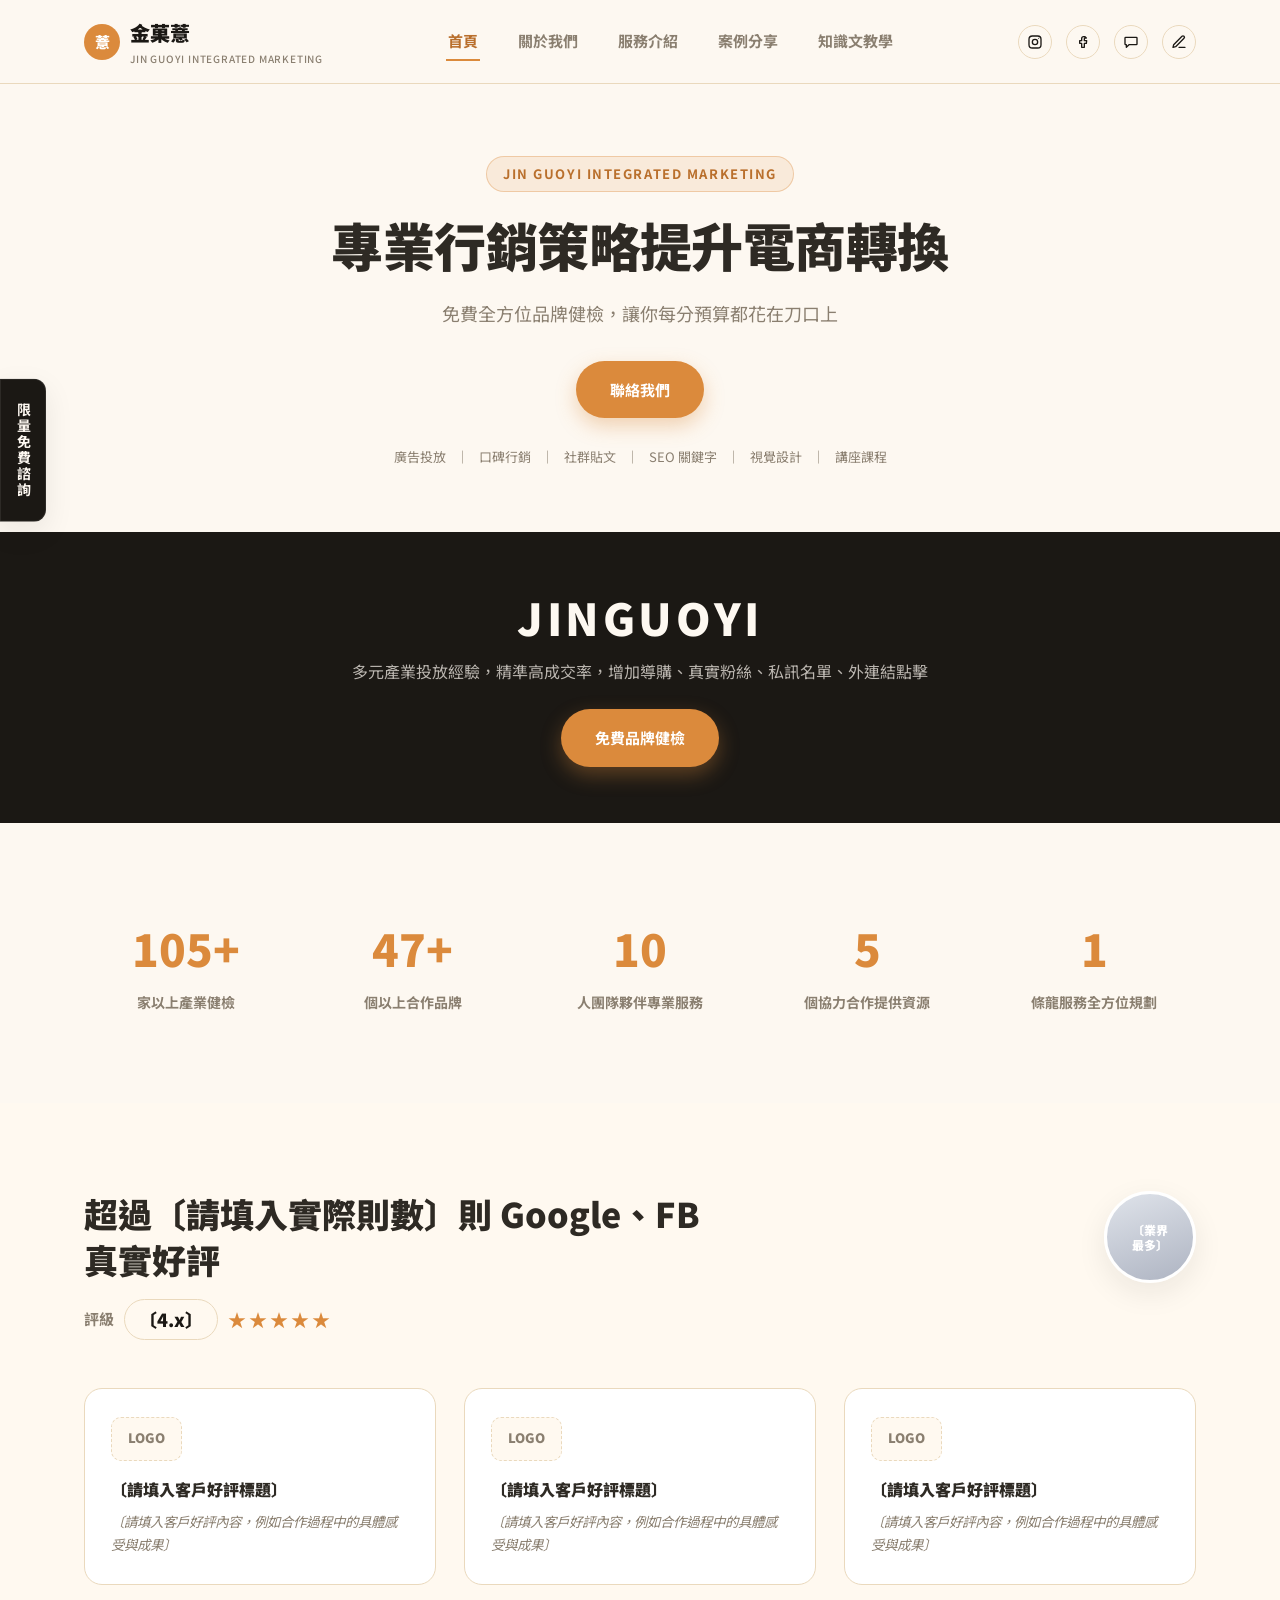
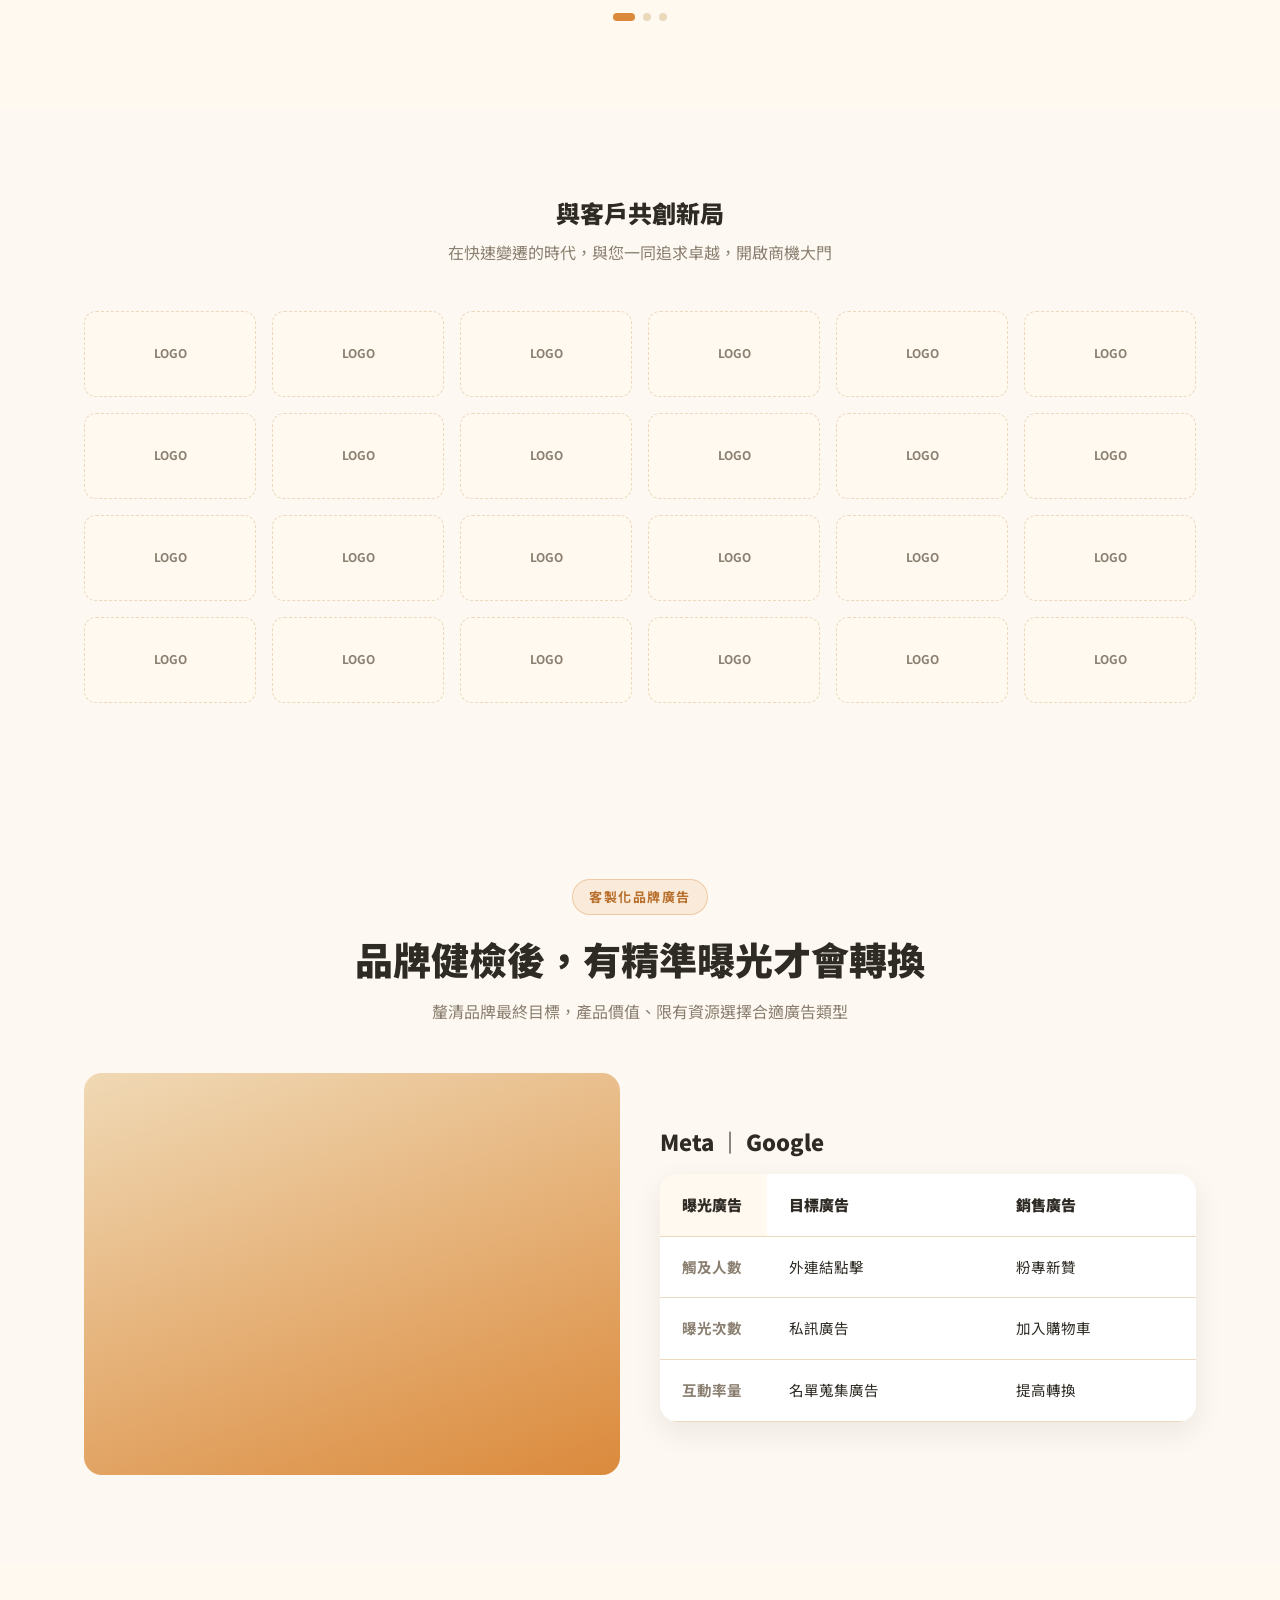
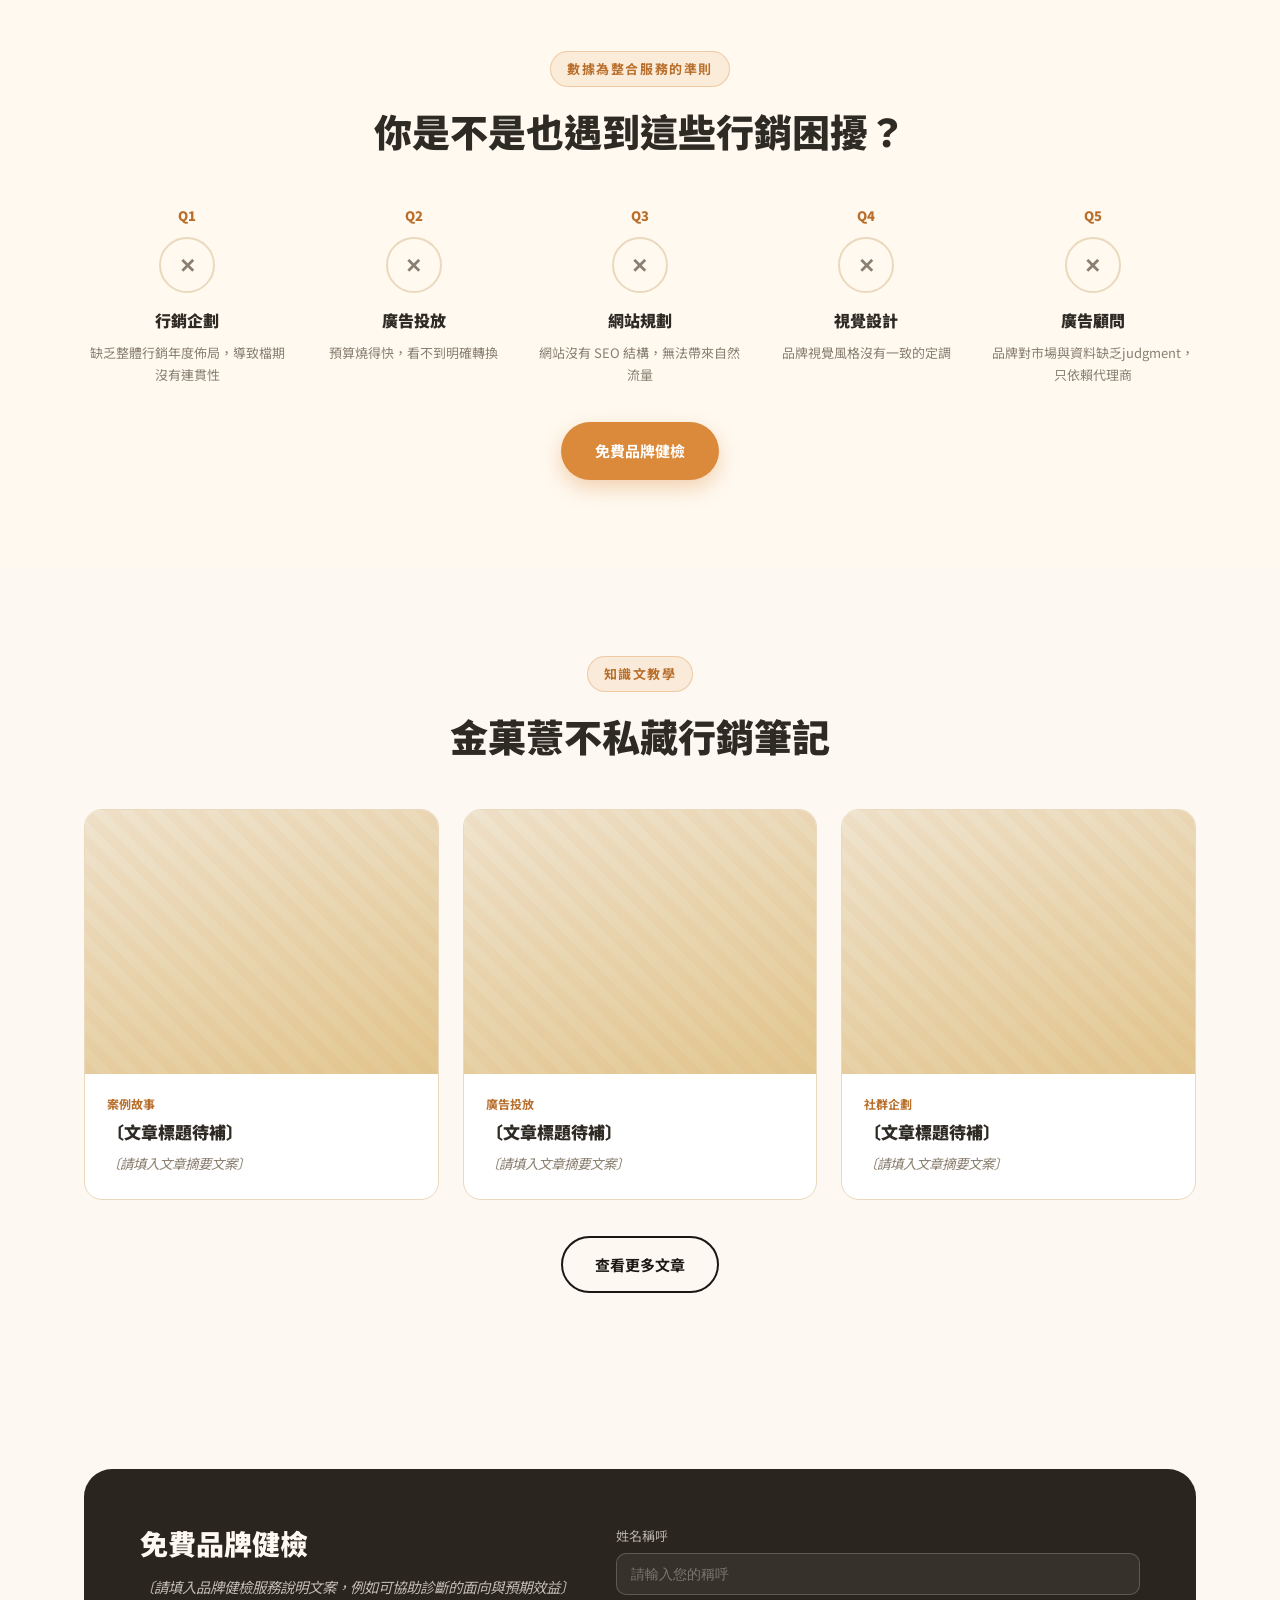
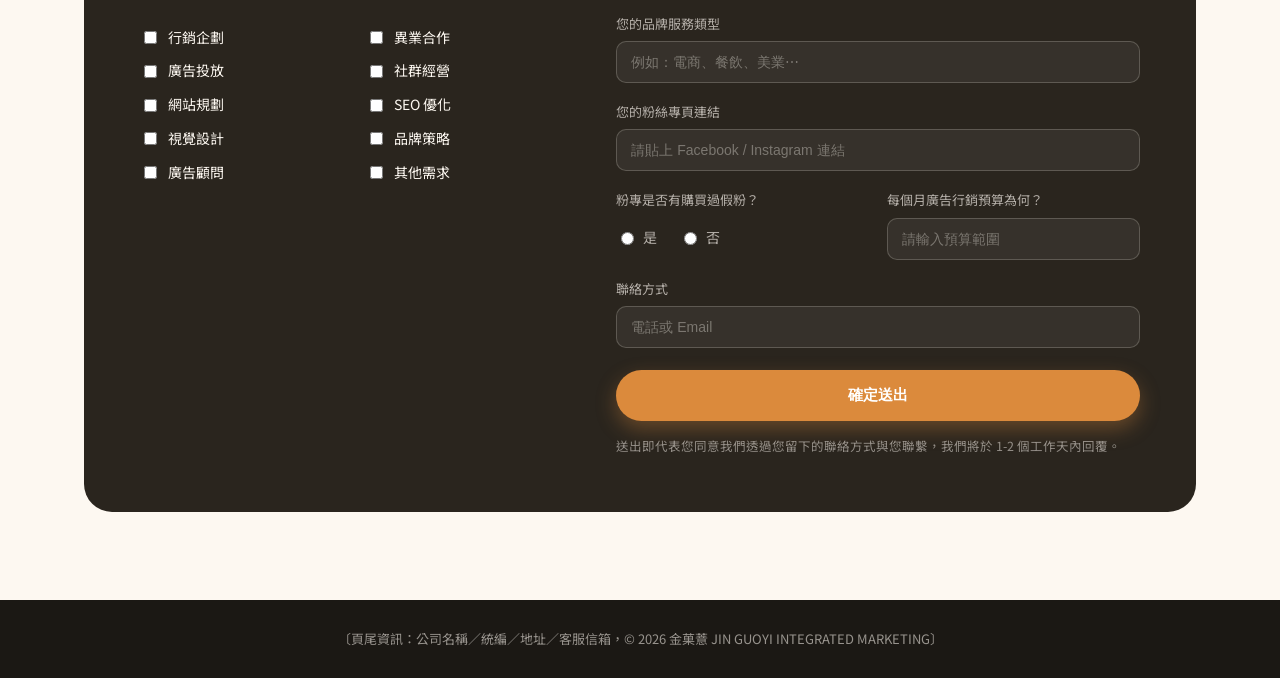
==== commit 8789ca46: "首頁「服務介紹/成功案例」區塊改為好評牆＋客戶 Logo 牆 參考截圖版型：上方為 Google/FB 好評評級卡片（3 則，含輪播 dots）， 下方為「與客戶共創新局」Logo 牆。目前尚無實際評" ====
--- a/index.html
+++ b/index.html
@@ -70,21 +70,72 @@
 
   <section class="section section--soft">
     <div class="container">
-      <div class="section-head">
-        <span class="eyebrow">服務介紹 / 成功案例</span>
-        <h2>規模式執行品牌定位，只走捷徑不走彎路</h2>
-        <p>廣告投放／口碑行銷／社群貼文／SEO 關鍵字／視覺設計／講座課程</p>
-      </div>
-      <div class="case-grid-3">
-        <div class="case-card"><div class="thumb"></div><div class="card-body"><span class="cat">廣告投放</span><h3>〔案例標題待補〕</h3><p class="placeholder-copy">〔請填入案例摘要文案〕</p></div></div>
-        <div class="case-card"><div class="thumb"></div><div class="card-body"><span class="cat">口碑行銷</span><h3>〔案例標題待補〕</h3><p class="placeholder-copy">〔請填入案例摘要文案〕</p></div></div>
-        <div class="case-card"><div class="thumb"></div><div class="card-body"><span class="cat">社群貼文</span><h3>〔案例標題待補〕</h3><p class="placeholder-copy">〔請填入案例摘要文案〕</p></div></div>
-        <div class="case-card"><div class="thumb"></div><div class="card-body"><span class="cat">SEO 關鍵字</span><h3>〔案例標題待補〕</h3><p class="placeholder-copy">〔請填入案例摘要文案〕</p></div></div>
-        <div class="case-card"><div class="thumb"></div><div class="card-body"><span class="cat">視覺設計</span><h3>〔案例標題待補〕</h3><p class="placeholder-copy">〔請填入案例摘要文案〕</p></div></div>
-        <div class="case-card"><div class="thumb"></div><div class="card-body"><span class="cat">講座課程</span><h3>〔案例標題待補〕</h3><p class="placeholder-copy">〔請填入案例摘要文案〕</p></div></div>
-      </div>
-      <div class="text-center" style="margin-top:36px;">
-        <a href="cases.html" class="btn btn--outline">查看更多案例</a>
+      <div class="review-head">
+        <div class="text">
+          <h2>超過〔請填入實際則數〕則 Google、FB 真實好評</h2>
+          <div class="review-rating">
+            <span class="label">評級</span>
+            <span class="score">〔4.x〕</span>
+            <span class="stars">★★★★★</span>
+          </div>
+        </div>
+        <div class="review-badge">〔業界<br>最多〕</div>
+      </div>
+
+      <div class="review-grid">
+        <div class="review-card">
+          <div class="review-logo">LOGO</div>
+          <h3>〔請填入客戶好評標題〕</h3>
+          <p class="placeholder-copy">〔請填入客戶好評內容，例如合作過程中的具體感受與成果〕</p>
+        </div>
+        <div class="review-card">
+          <div class="review-logo">LOGO</div>
+          <h3>〔請填入客戶好評標題〕</h3>
+          <p class="placeholder-copy">〔請填入客戶好評內容，例如合作過程中的具體感受與成果〕</p>
+        </div>
+        <div class="review-card">
+          <div class="review-logo">LOGO</div>
+          <h3>〔請填入客戶好評標題〕</h3>
+          <p class="placeholder-copy">〔請填入客戶好評內容，例如合作過程中的具體感受與成果〕</p>
+        </div>
+      </div>
+      <div class="review-dots">
+        <span class="dot is-active"></span>
+        <span class="dot"></span>
+        <span class="dot"></span>
+      </div>
+    </div>
+  </section>
+
+  <section class="section">
+    <div class="container text-center">
+      <h2>與客戶共創新局</h2>
+      <p style="margin-top:10px; color:var(--text-muted);">在快速變遷的時代，與您一同追求卓越，開啟商機大門</p>
+      <div class="logo-wall">
+        <div class="logo-wall__item">LOGO</div>
+        <div class="logo-wall__item">LOGO</div>
+        <div class="logo-wall__item">LOGO</div>
+        <div class="logo-wall__item">LOGO</div>
+        <div class="logo-wall__item">LOGO</div>
+        <div class="logo-wall__item">LOGO</div>
+        <div class="logo-wall__item">LOGO</div>
+        <div class="logo-wall__item">LOGO</div>
+        <div class="logo-wall__item">LOGO</div>
+        <div class="logo-wall__item">LOGO</div>
+        <div class="logo-wall__item">LOGO</div>
+        <div class="logo-wall__item">LOGO</div>
+        <div class="logo-wall__item">LOGO</div>
+        <div class="logo-wall__item">LOGO</div>
+        <div class="logo-wall__item">LOGO</div>
+        <div class="logo-wall__item">LOGO</div>
+        <div class="logo-wall__item">LOGO</div>
+        <div class="logo-wall__item">LOGO</div>
+        <div class="logo-wall__item">LOGO</div>
+        <div class="logo-wall__item">LOGO</div>
+        <div class="logo-wall__item">LOGO</div>
+        <div class="logo-wall__item">LOGO</div>
+        <div class="logo-wall__item">LOGO</div>
+        <div class="logo-wall__item">LOGO</div>
       </div>
     </div>
   </section>
--- a/assets/css/style.css
+++ b/assets/css/style.css
@@ -439,6 +439,104 @@
 }
 .pain-card .title { font-weight: 900; margin-bottom: 8px; }
 .pain-card .desc { font-size: 13px; color: var(--text-muted); }
+
+/* ===== Reviews & logo wall ===== */
+.review-head {
+  display: flex;
+  align-items: flex-start;
+  justify-content: space-between;
+  gap: 24px;
+  flex-wrap: wrap;
+  margin-bottom: 48px;
+}
+.review-head .text { max-width: 640px; }
+.review-head h2 { font-size: clamp(24px, 3.2vw, 34px); }
+.review-rating {
+  display: flex;
+  align-items: center;
+  gap: 10px;
+  margin-top: 16px;
+}
+.review-rating .label { font-size: 15px; font-weight: 700; color: var(--text-muted); }
+.review-rating .score {
+  font-size: 18px;
+  font-weight: 900;
+  color: var(--dark);
+  background: var(--cream-card);
+  border: 1px solid var(--border);
+  padding: 4px 14px;
+  border-radius: 999px;
+}
+.review-rating .stars { color: var(--orange); font-size: 18px; letter-spacing: 3px; }
+.review-badge {
+  flex-shrink: 0;
+  width: 92px;
+  height: 92px;
+  border-radius: 50%;
+  background: linear-gradient(160deg, #dfe3ea, #aeb4c2);
+  color: var(--white);
+  display: flex;
+  align-items: center;
+  justify-content: center;
+  text-align: center;
+  font-size: 12px;
+  font-weight: 900;
+  line-height: 1.3;
+  border: 3px solid var(--white);
+  box-shadow: var(--shadow);
+}
+
+.review-grid {
+  display: grid;
+  grid-template-columns: repeat(3, 1fr);
+  gap: 28px;
+  margin-bottom: 28px;
+}
+.review-card {
+  background: var(--white);
+  border: 1px solid var(--border);
+  border-radius: var(--radius);
+  padding: 28px 26px;
+}
+.review-logo {
+  height: 44px;
+  width: fit-content;
+  display: flex;
+  align-items: center;
+  margin-bottom: 18px;
+  padding: 0 16px;
+  font-weight: 900;
+  font-size: 13px;
+  color: var(--text-muted);
+  background: var(--cream-card);
+  border: 1px dashed var(--border);
+  border-radius: 10px;
+}
+.review-card h3 { font-size: 16px; margin-bottom: 10px; }
+.review-card p { font-size: 13.5px; }
+
+.review-dots { display: flex; justify-content: center; gap: 8px; }
+.review-dots .dot { width: 8px; height: 8px; border-radius: 50%; background: var(--border); }
+.review-dots .dot.is-active { width: 22px; border-radius: 999px; background: var(--orange); }
+
+.logo-wall {
+  display: grid;
+  grid-template-columns: repeat(6, 1fr);
+  gap: 16px;
+  margin-top: 44px;
+}
+.logo-wall__item {
+  aspect-ratio: 2 / 1;
+  background: var(--cream-card);
+  border: 1px dashed var(--border);
+  border-radius: 12px;
+  display: flex;
+  align-items: center;
+  justify-content: center;
+  color: var(--text-muted);
+  font-weight: 700;
+  font-size: 12px;
+}
 
 /* ===== Case / article cards ===== */
 .filter-tags {
@@ -622,14 +720,17 @@
   }
   .site-header.is-open .header-social { display: flex; padding: 0 24px 20px; }
   .hero--split, .about-story, .grid-2 { grid-template-columns: 1fr; }
-  .stats, .feature-grid, .role-grid, .package-grid, .partner-grid, .pain-grid, .case-grid, .case-grid-3, .card-grid-2 { grid-template-columns: repeat(2, 1fr); }
+  .stats, .feature-grid, .role-grid, .package-grid, .partner-grid, .pain-grid, .case-grid, .case-grid-3, .card-grid-2, .review-grid { grid-template-columns: repeat(2, 1fr); }
+  .logo-wall { grid-template-columns: repeat(4, 1fr); }
   .blog-layout, .article-detail { grid-template-columns: 1fr; }
   .blog-sidebar, .article-toc { position: static; }
   .contact-section { grid-template-columns: 1fr; padding: 36px 24px; border-radius: 20px; }
   .check-grid, .form-grid { grid-template-columns: 1fr; }
 }
 @media (max-width: 640px) {
-  .stats, .feature-grid, .role-grid, .package-grid, .partner-grid, .pain-grid, .case-grid, .case-grid-3, .card-grid-2 { grid-template-columns: 1fr; }
+  .stats, .feature-grid, .role-grid, .package-grid, .partner-grid, .pain-grid, .case-grid, .case-grid-3, .card-grid-2, .review-grid { grid-template-columns: 1fr; }
+  .logo-wall { grid-template-columns: repeat(3, 1fr); }
+  .review-head { flex-direction: column-reverse; }
   .section { padding: 56px 0; }
   .consult-tab { font-size: 12px; padding: 16px 8px; }
   .compare-table { font-size: 12.5px; }
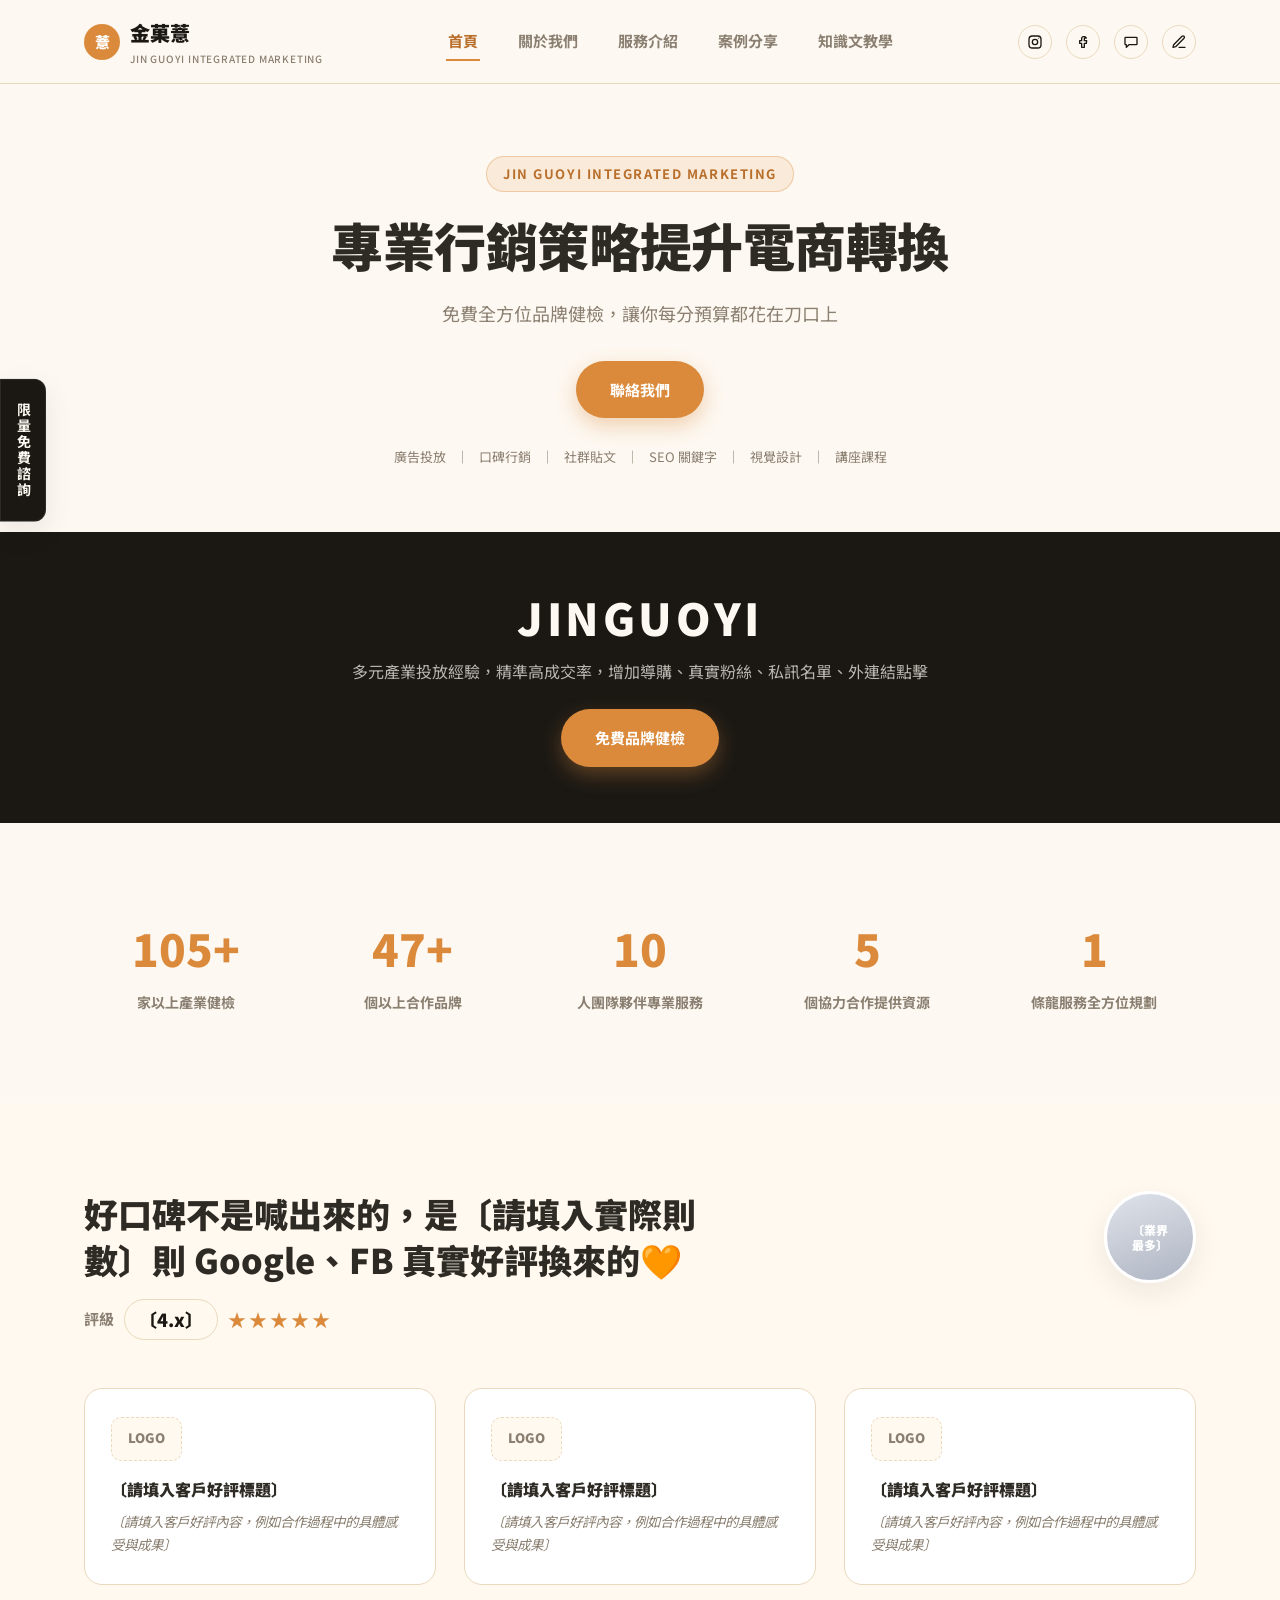
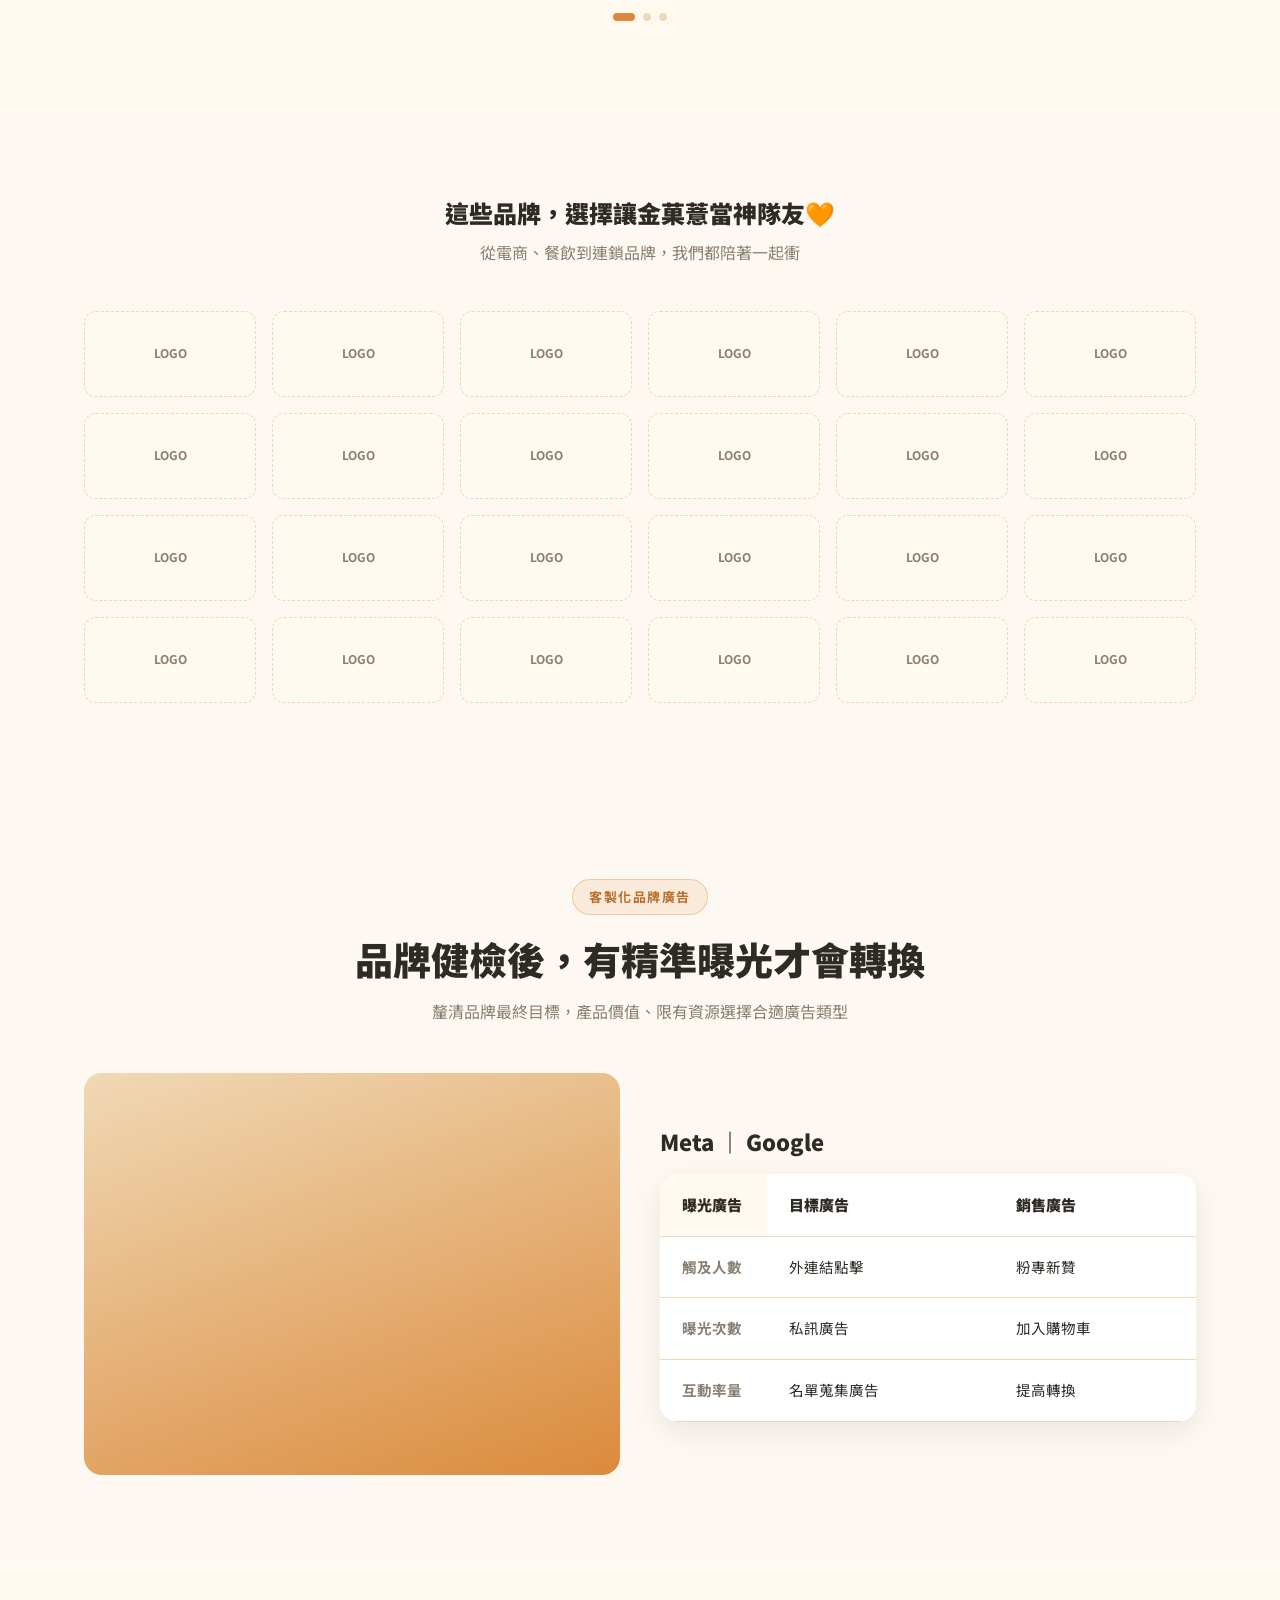
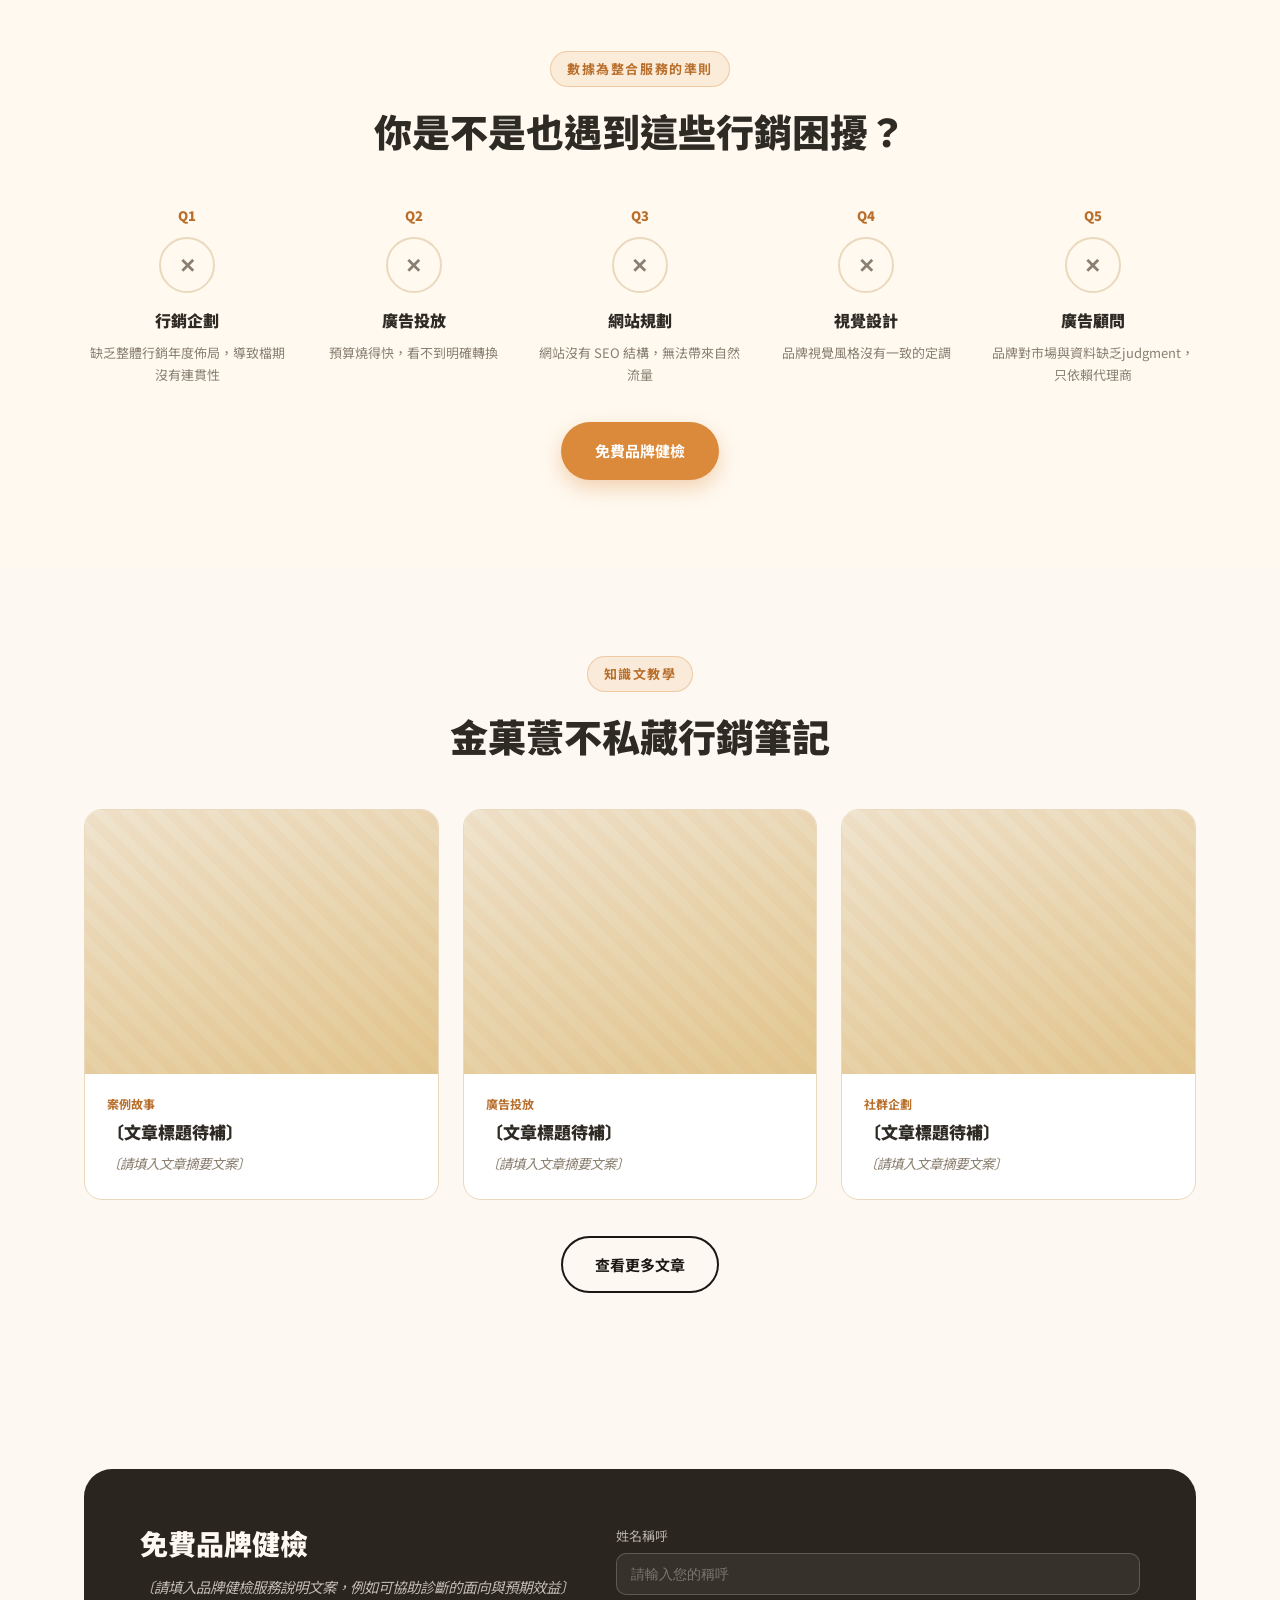
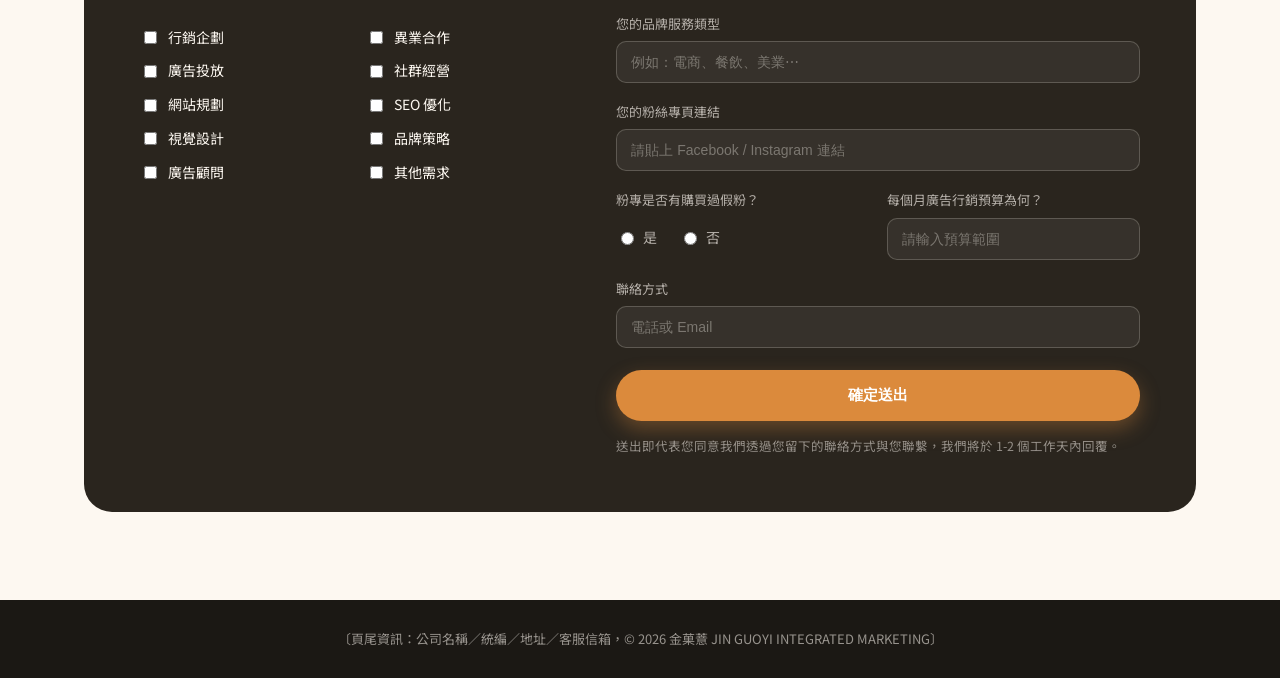
==== commit b043a71d: "好評牆與 Logo 牆文案改用金菓薏品牌口吻（參考官方 IG @jinguoyi_719） - 「超過〔請填入實際則數〕則 Google、FB 真實好評」→   「好口碑不是喊出來的，是〔請填入實際則" ====
--- a/index.html
+++ b/index.html
@@ -72,7 +72,7 @@
     <div class="container">
       <div class="review-head">
         <div class="text">
-          <h2>超過〔請填入實際則數〕則 Google、FB 真實好評</h2>
+          <h2>好口碑不是喊出來的，是〔請填入實際則數〕則 Google、FB 真實好評換來的🧡</h2>
           <div class="review-rating">
             <span class="label">評級</span>
             <span class="score">〔4.x〕</span>
@@ -109,8 +109,8 @@
 
   <section class="section">
     <div class="container text-center">
-      <h2>與客戶共創新局</h2>
-      <p style="margin-top:10px; color:var(--text-muted);">在快速變遷的時代，與您一同追求卓越，開啟商機大門</p>
+      <h2>這些品牌，選擇讓金菓薏當神隊友🧡</h2>
+      <p style="margin-top:10px; color:var(--text-muted);">從電商、餐飲到連鎖品牌，我們都陪著一起衝</p>
       <div class="logo-wall">
         <div class="logo-wall__item">LOGO</div>
         <div class="logo-wall__item">LOGO</div>
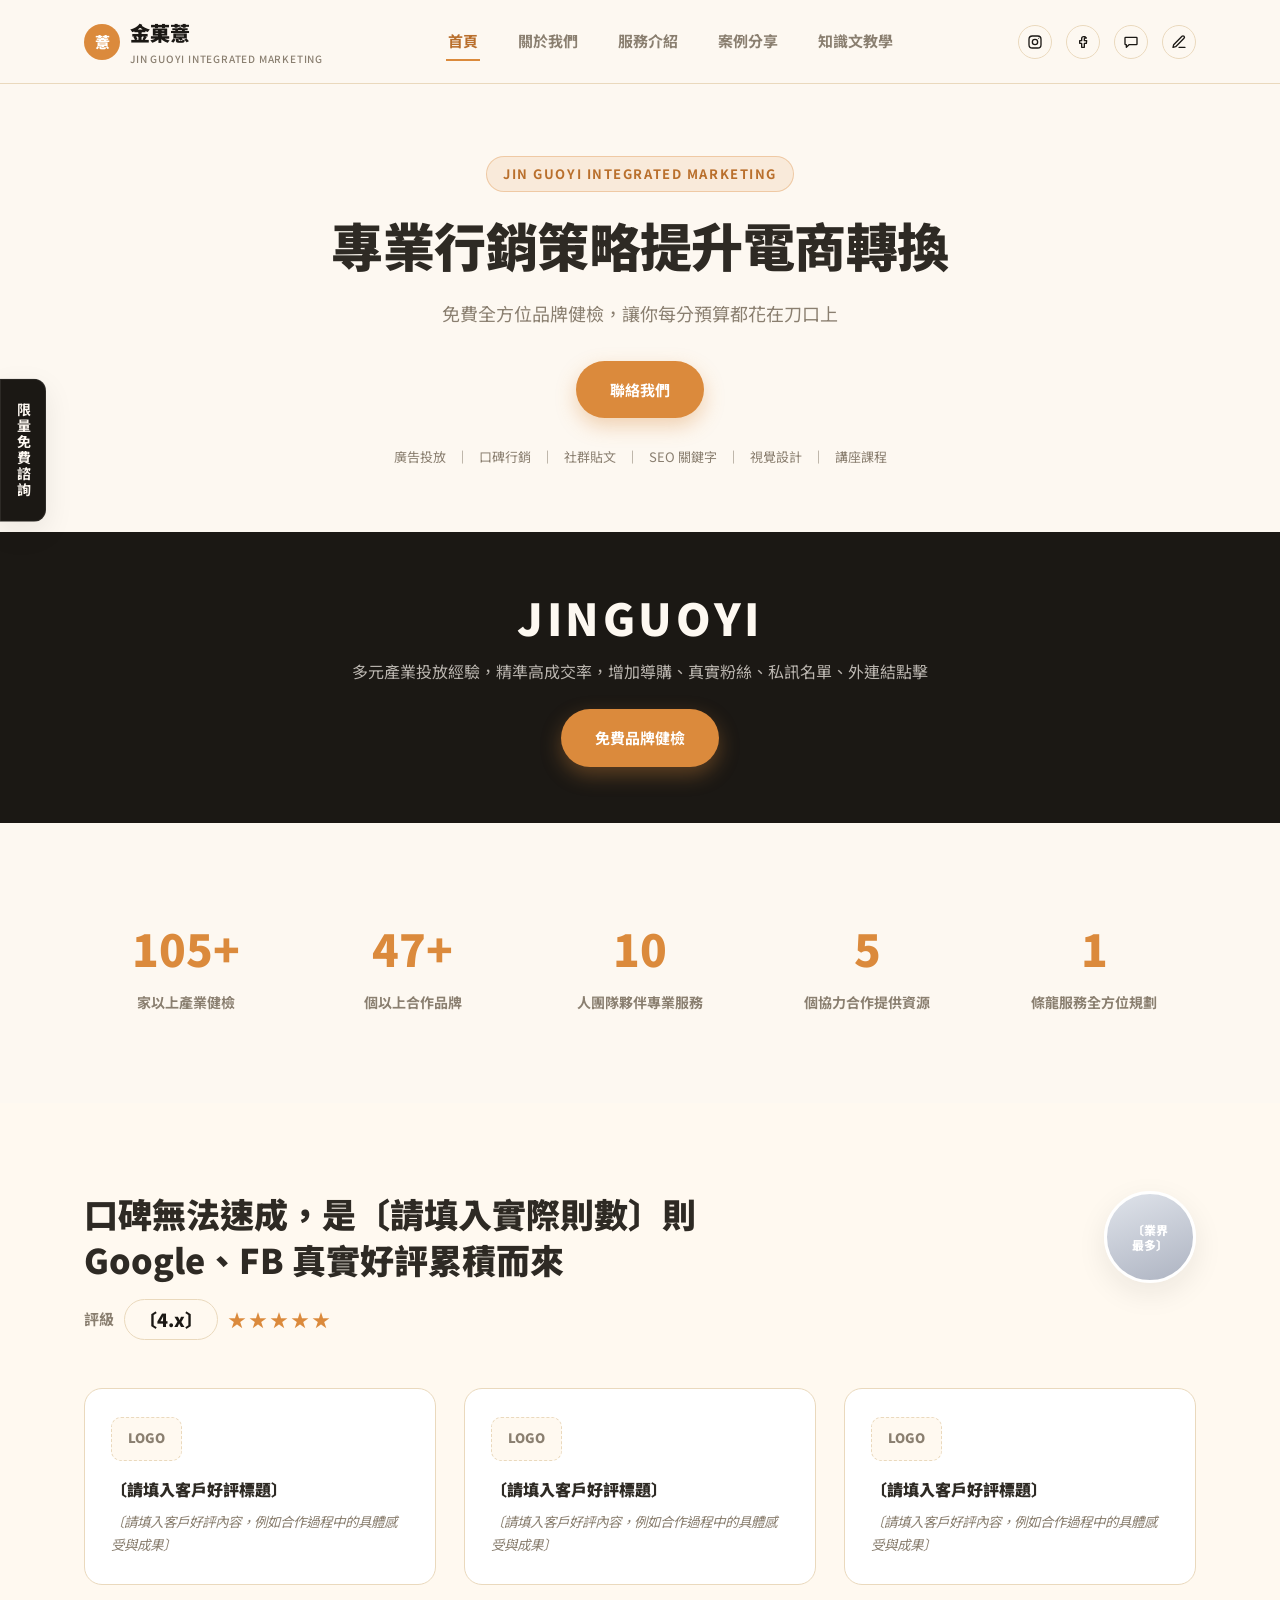
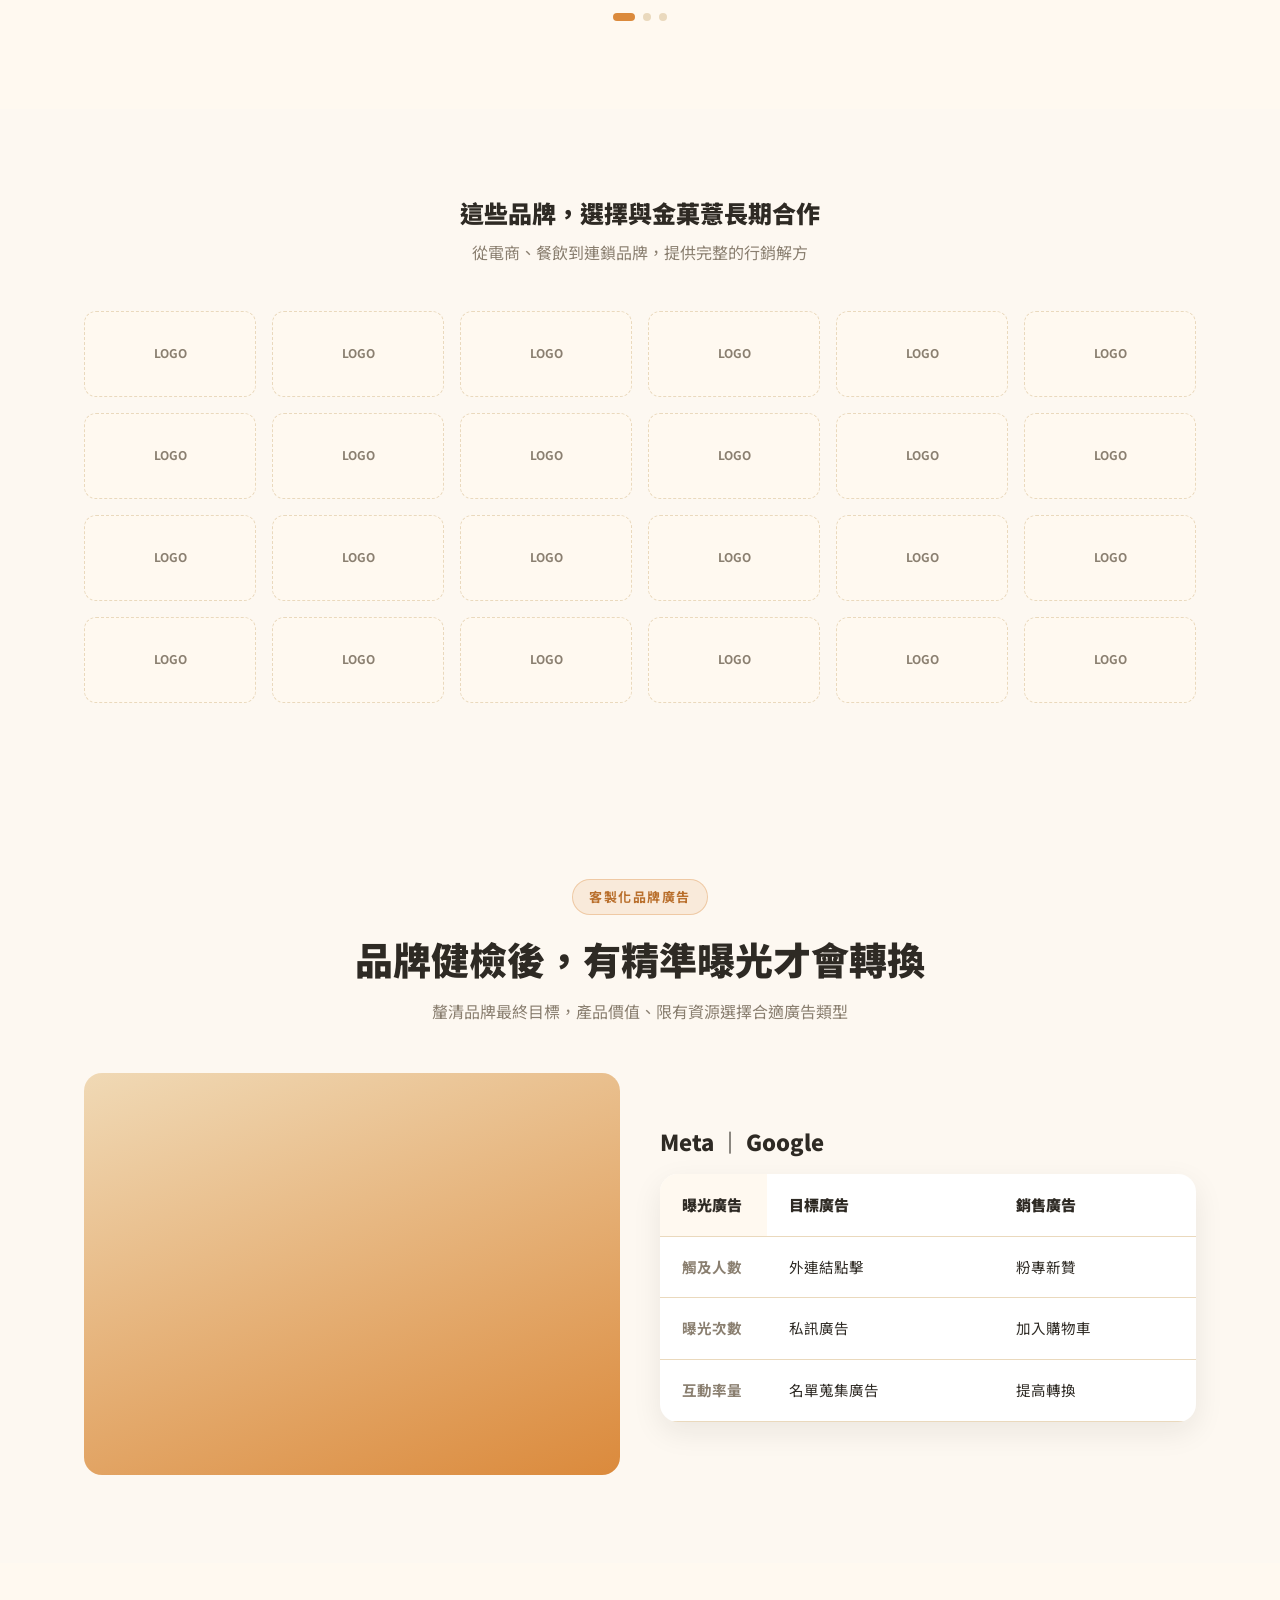
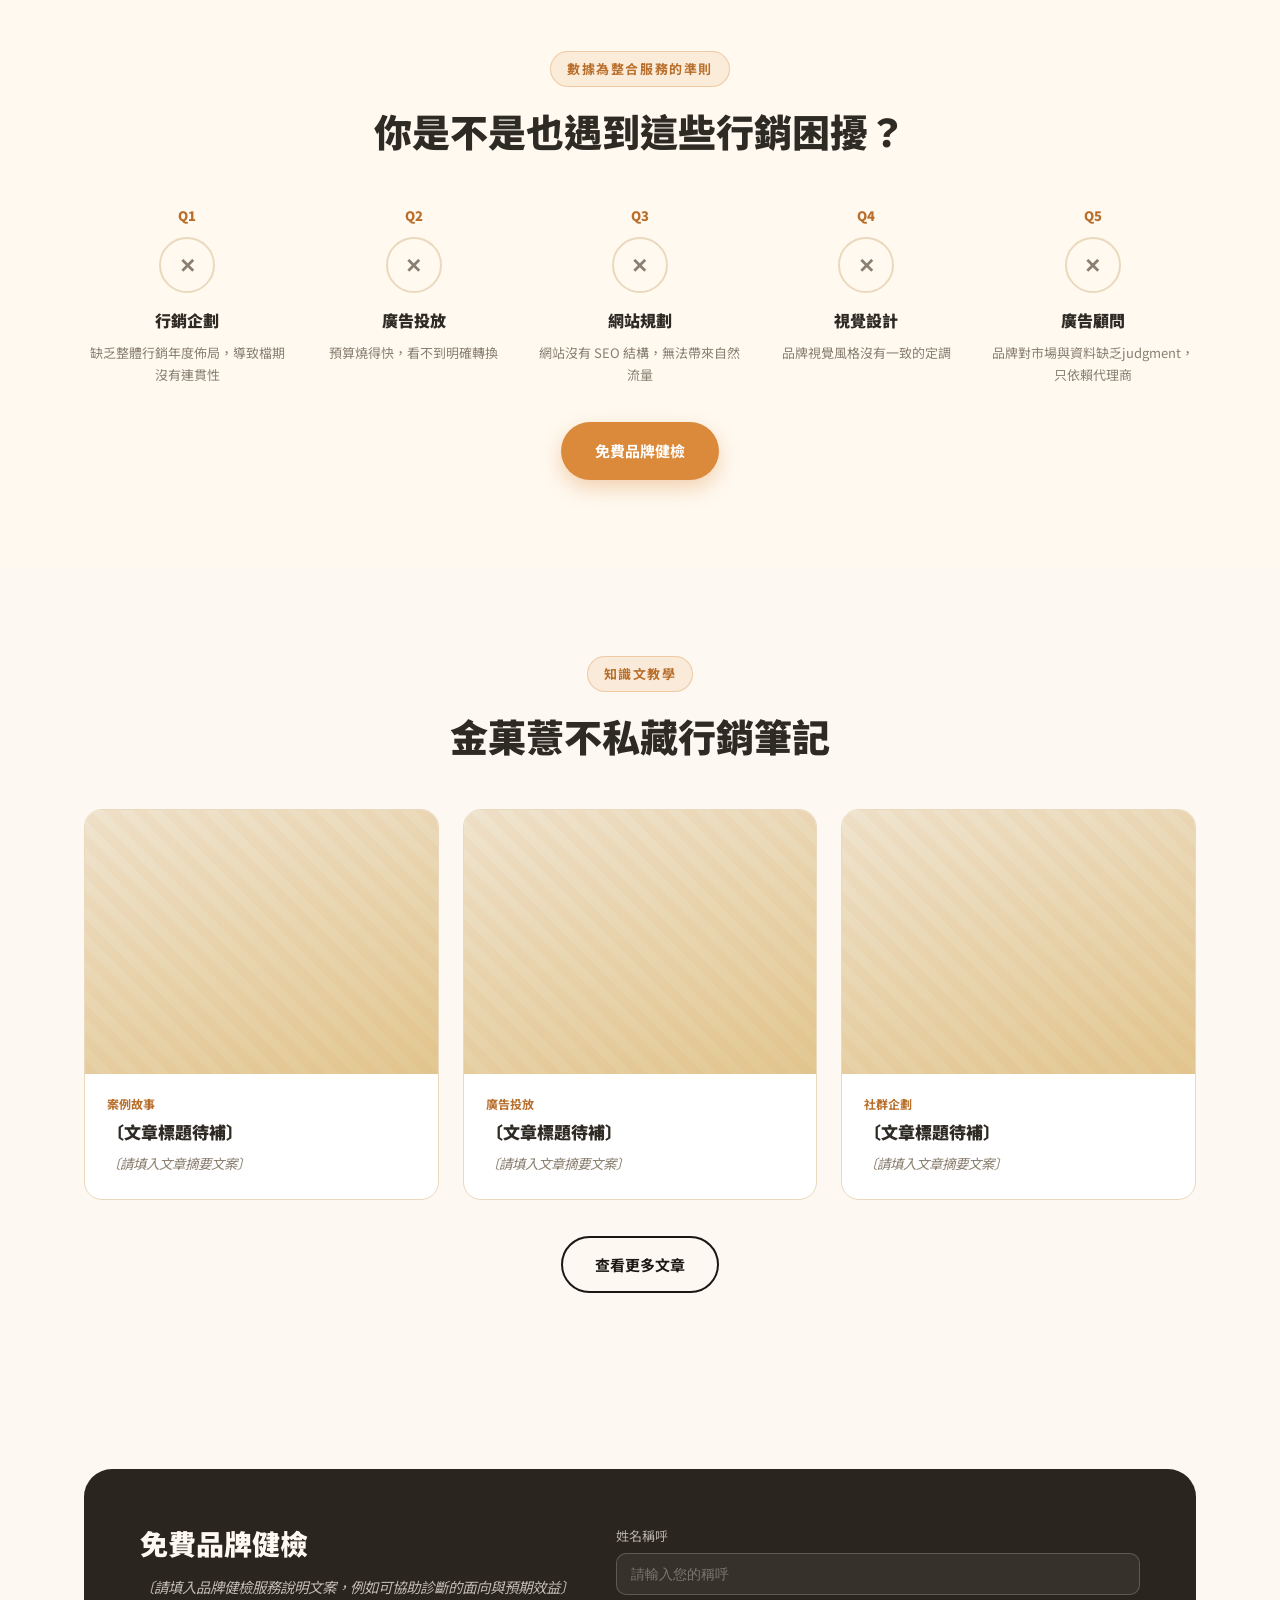
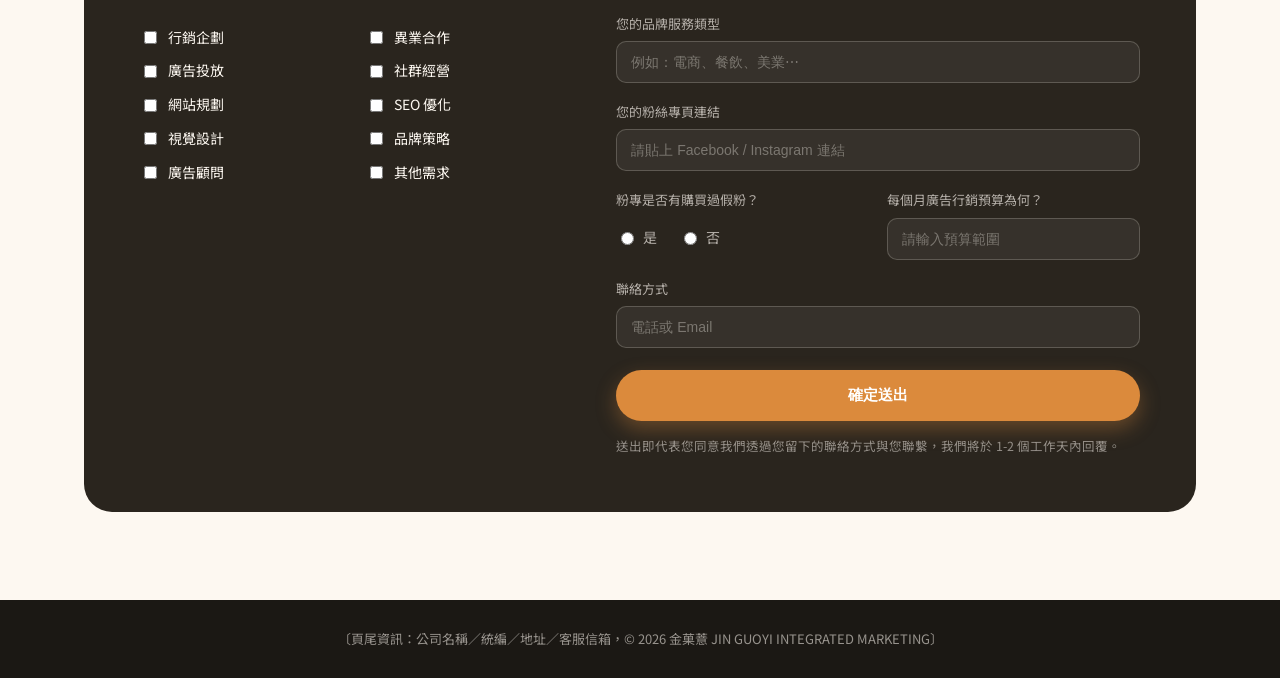
==== commit 2c956795: "好評牆與 Logo 牆文案調整為專業口吻，拿掉表情符號與過於可愛的用語 - 「口碑無法速成，是〔請填入實際則數〕則 Google、FB 真實好評累積而來」 - 「這些品牌，選擇與金菓薏長期合作／從電商" ====
--- a/index.html
+++ b/index.html
@@ -72,7 +72,7 @@
     <div class="container">
       <div class="review-head">
         <div class="text">
-          <h2>好口碑不是喊出來的，是〔請填入實際則數〕則 Google、FB 真實好評換來的🧡</h2>
+          <h2>口碑無法速成，是〔請填入實際則數〕則 Google、FB 真實好評累積而來</h2>
           <div class="review-rating">
             <span class="label">評級</span>
             <span class="score">〔4.x〕</span>
@@ -109,8 +109,8 @@
 
   <section class="section">
     <div class="container text-center">
-      <h2>這些品牌，選擇讓金菓薏當神隊友🧡</h2>
-      <p style="margin-top:10px; color:var(--text-muted);">從電商、餐飲到連鎖品牌，我們都陪著一起衝</p>
+      <h2>這些品牌，選擇與金菓薏長期合作</h2>
+      <p style="margin-top:10px; color:var(--text-muted);">從電商、餐飲到連鎖品牌，提供完整的行銷解方</p>
       <div class="logo-wall">
         <div class="logo-wall__item">LOGO</div>
         <div class="logo-wall__item">LOGO</div>
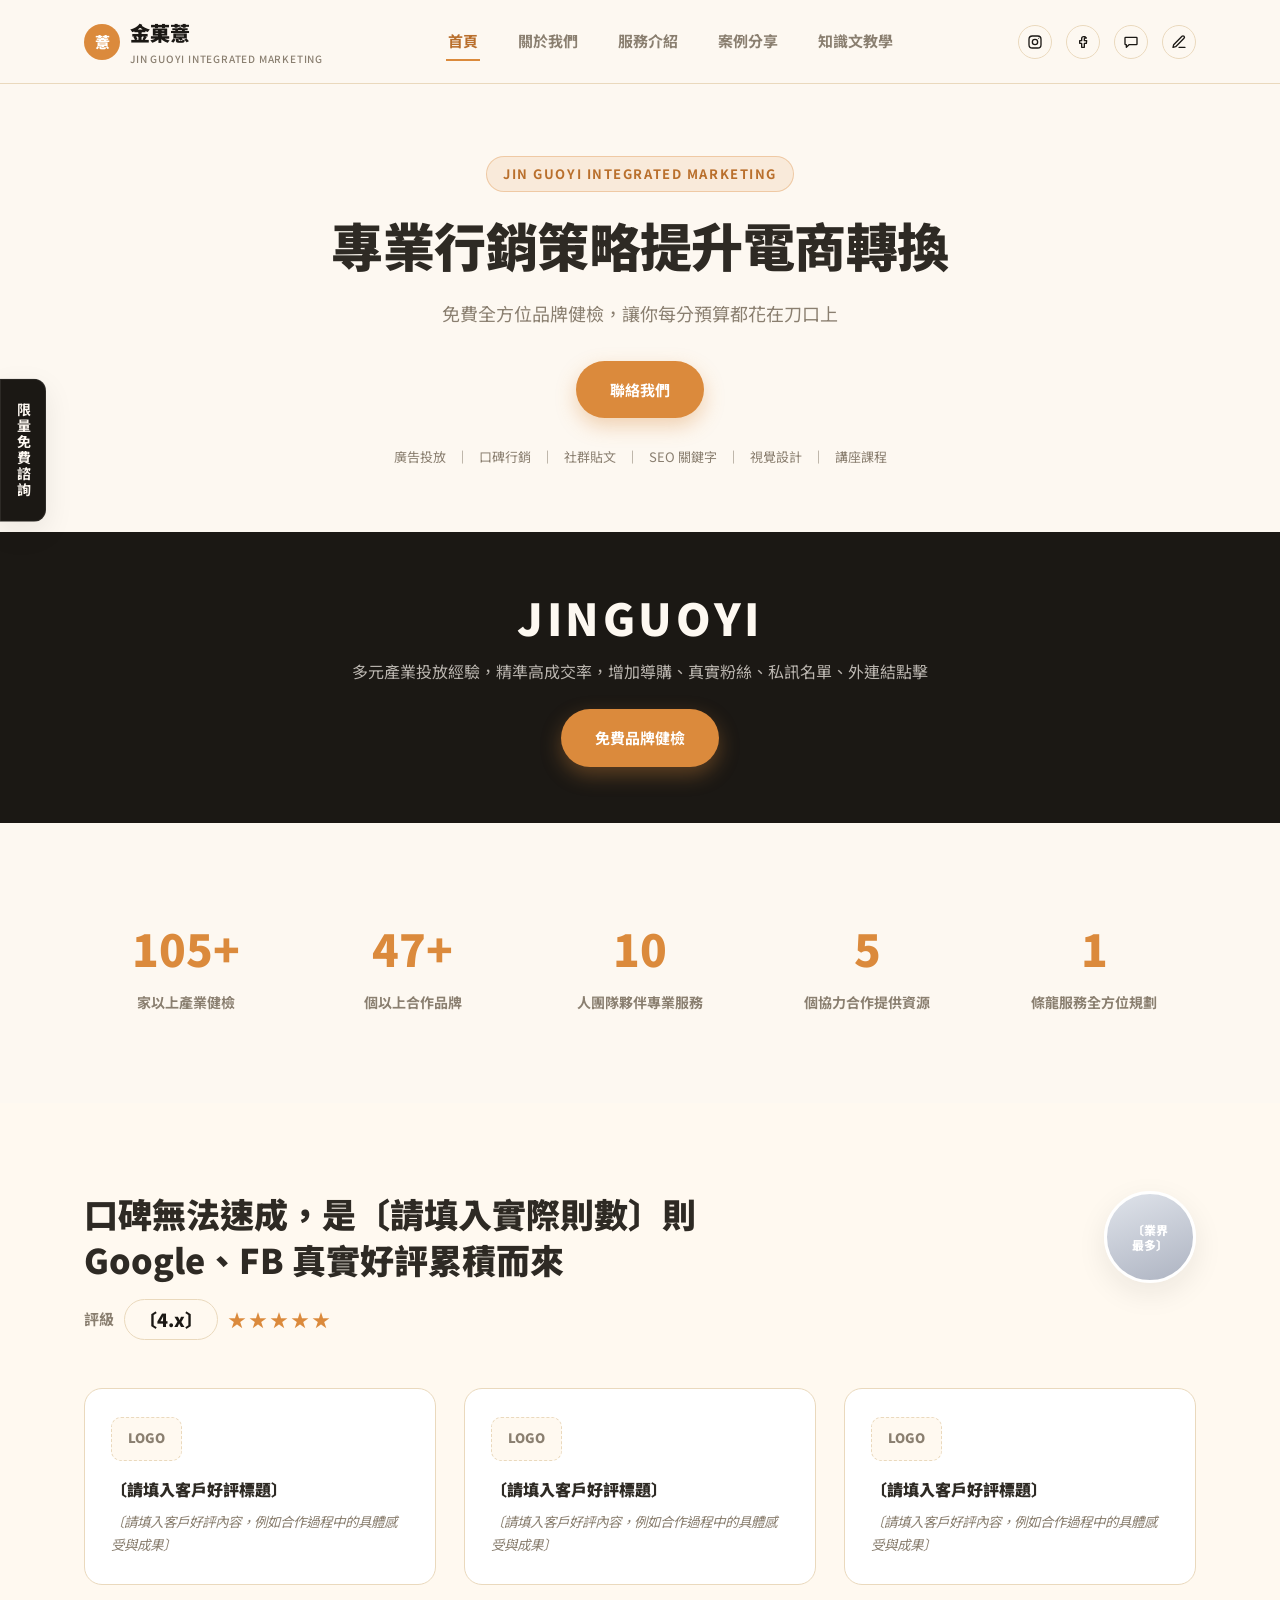
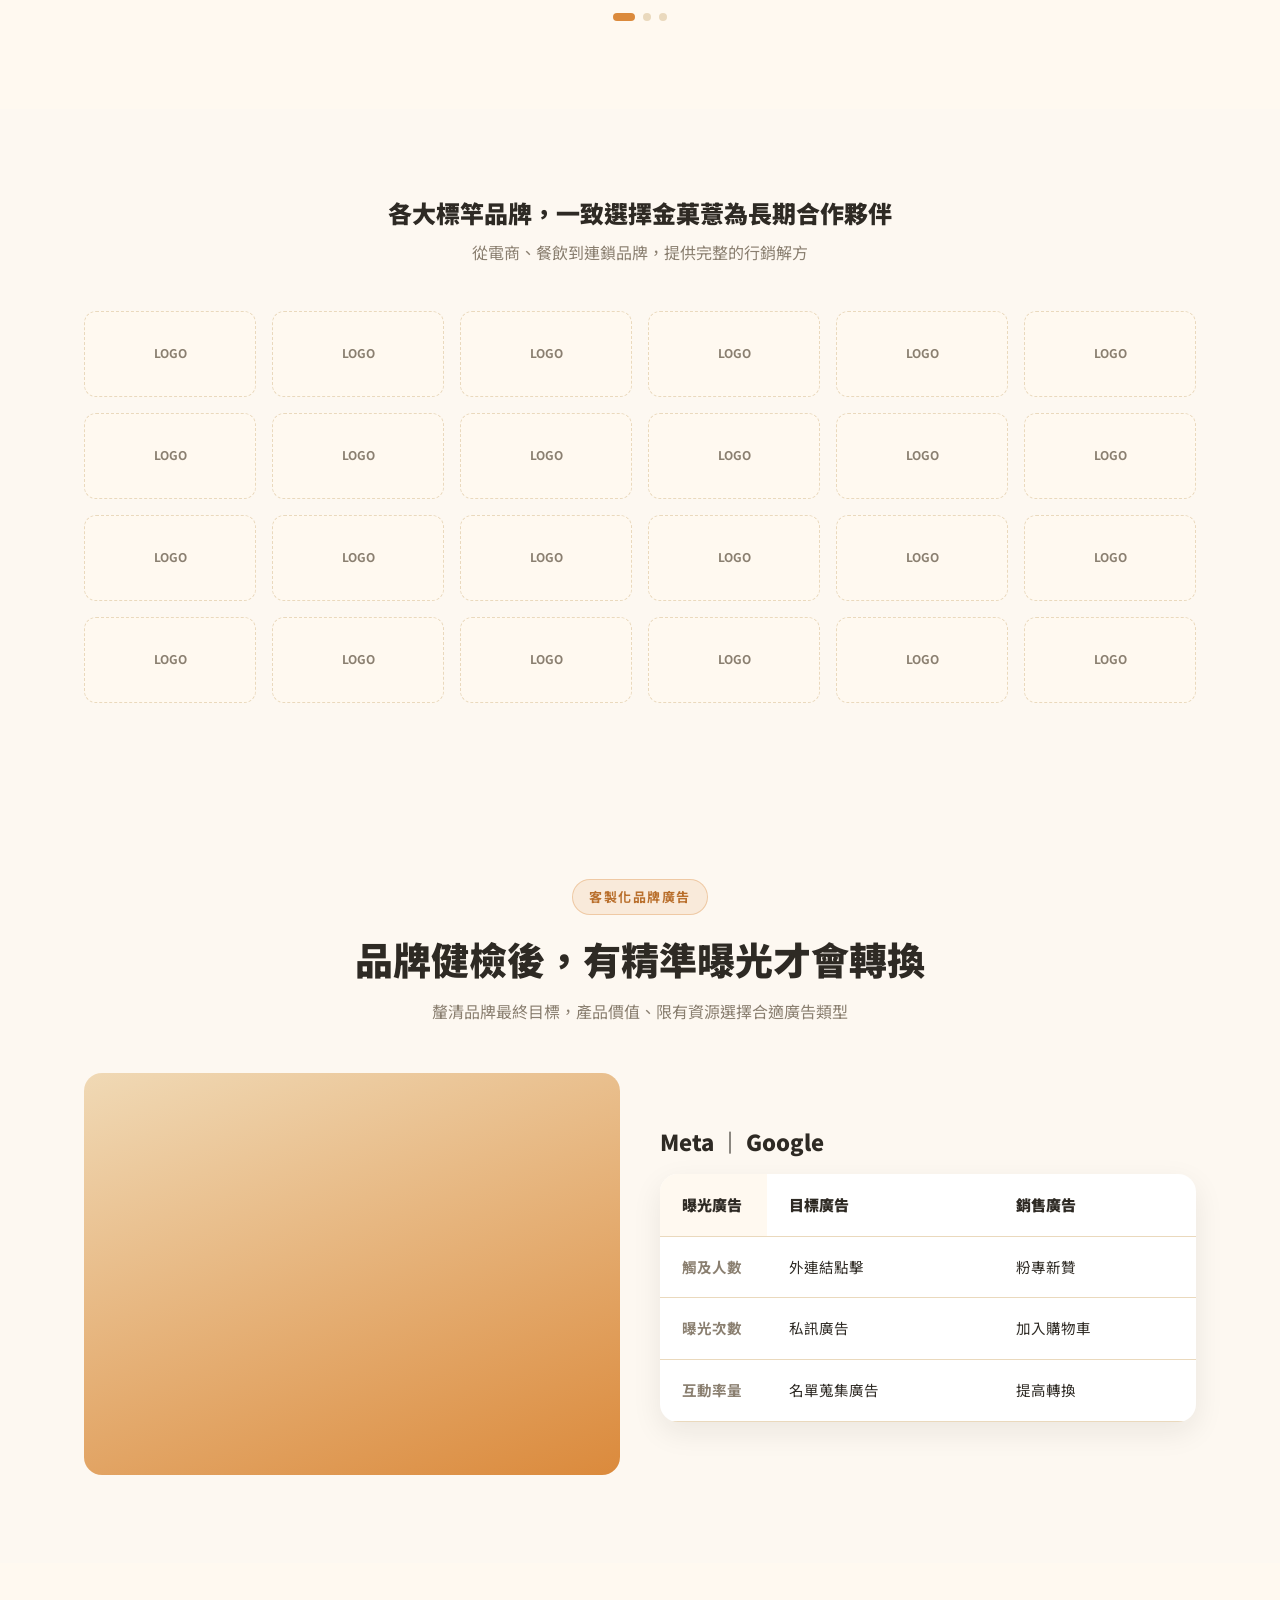
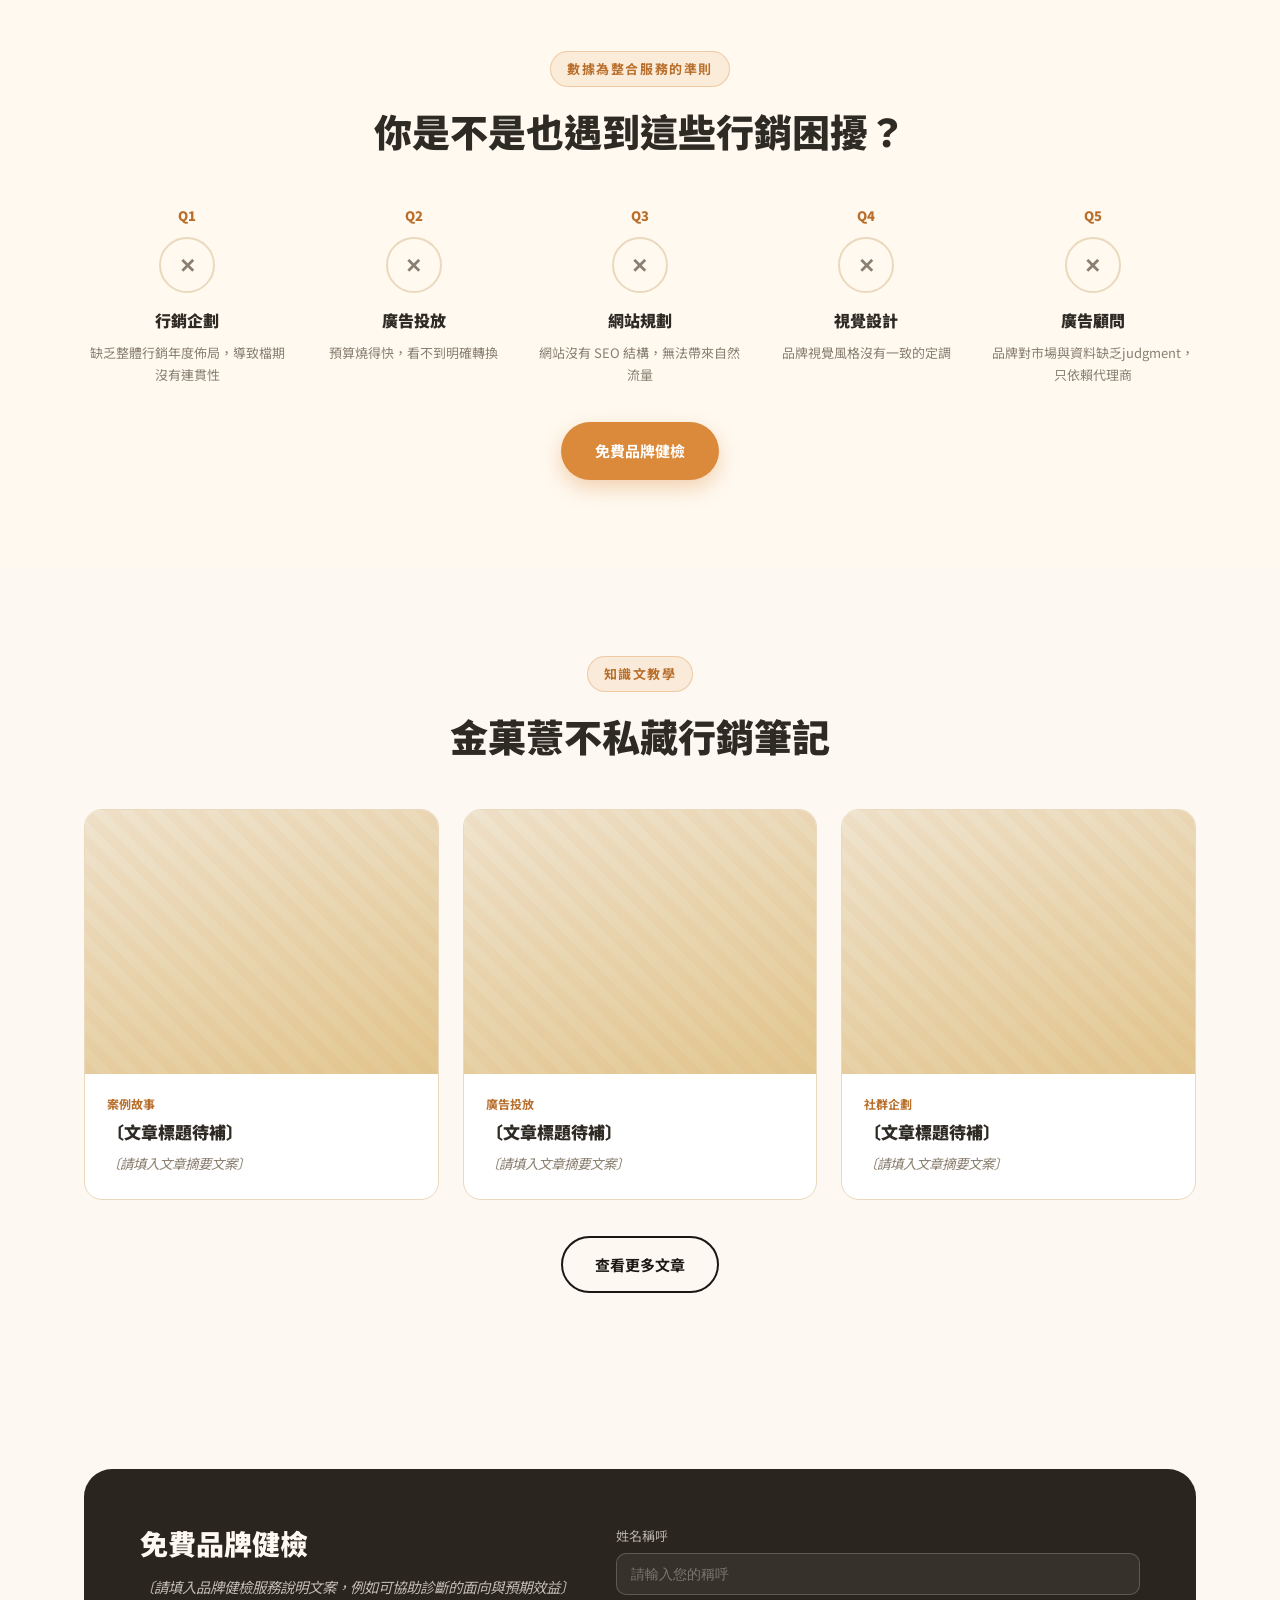
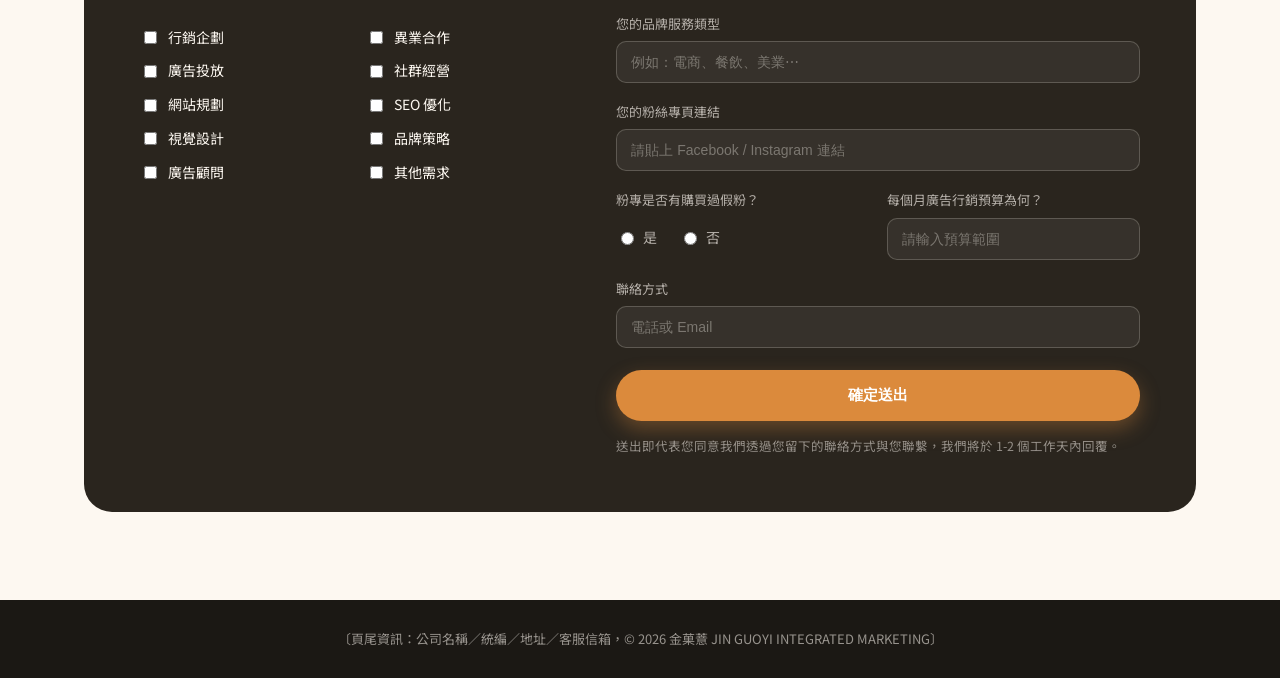
==== commit aaa798c8: "Logo 牆標題文案微調 「這些品牌，選擇與金菓薏長期合作」→「各大標竿品牌，一致選擇金菓薏為長期合作夥伴」  Co-Authored-By: Claude Sonnet 5 <noreply@ant" ====
--- a/index.html
+++ b/index.html
@@ -109,7 +109,7 @@
 
   <section class="section">
     <div class="container text-center">
-      <h2>這些品牌，選擇與金菓薏長期合作</h2>
+      <h2>各大標竿品牌，一致選擇金菓薏為長期合作夥伴</h2>
       <p style="margin-top:10px; color:var(--text-muted);">從電商、餐飲到連鎖品牌，提供完整的行銷解方</p>
       <div class="logo-wall">
         <div class="logo-wall__item">LOGO</div>
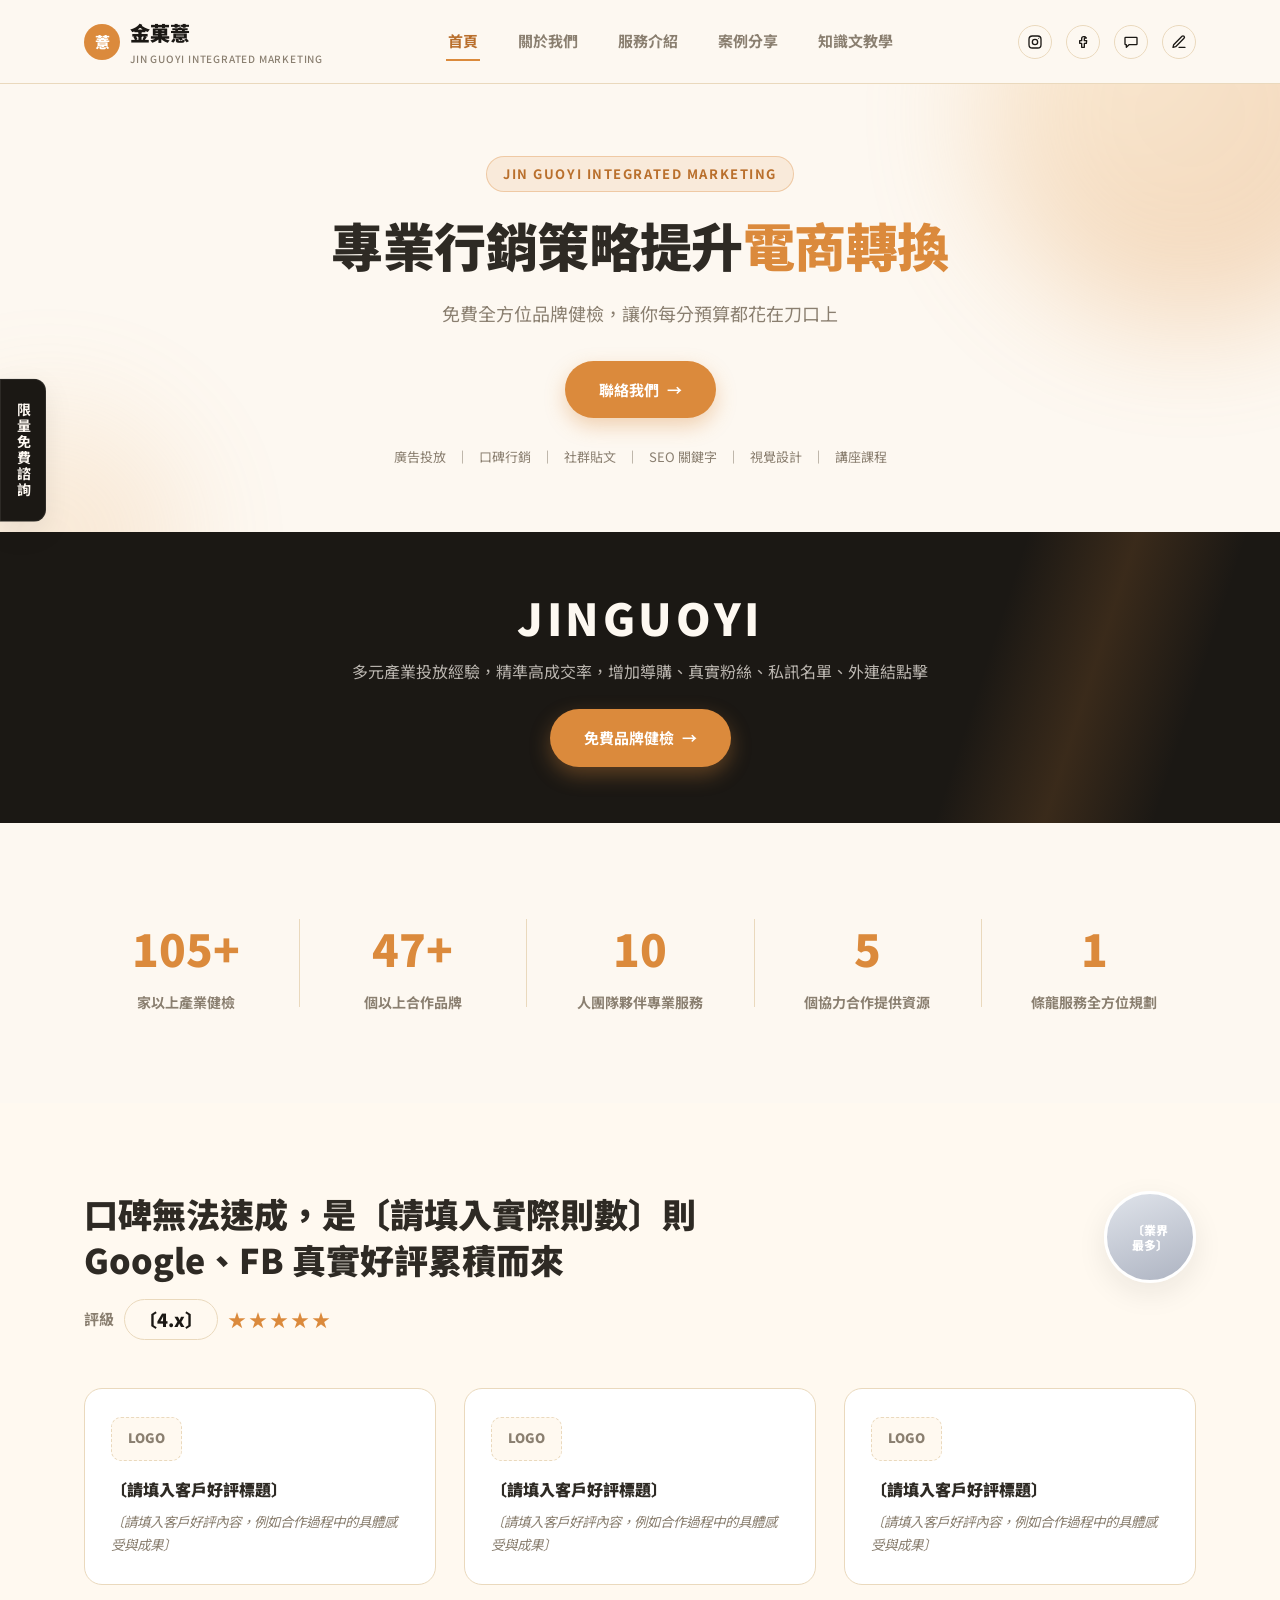
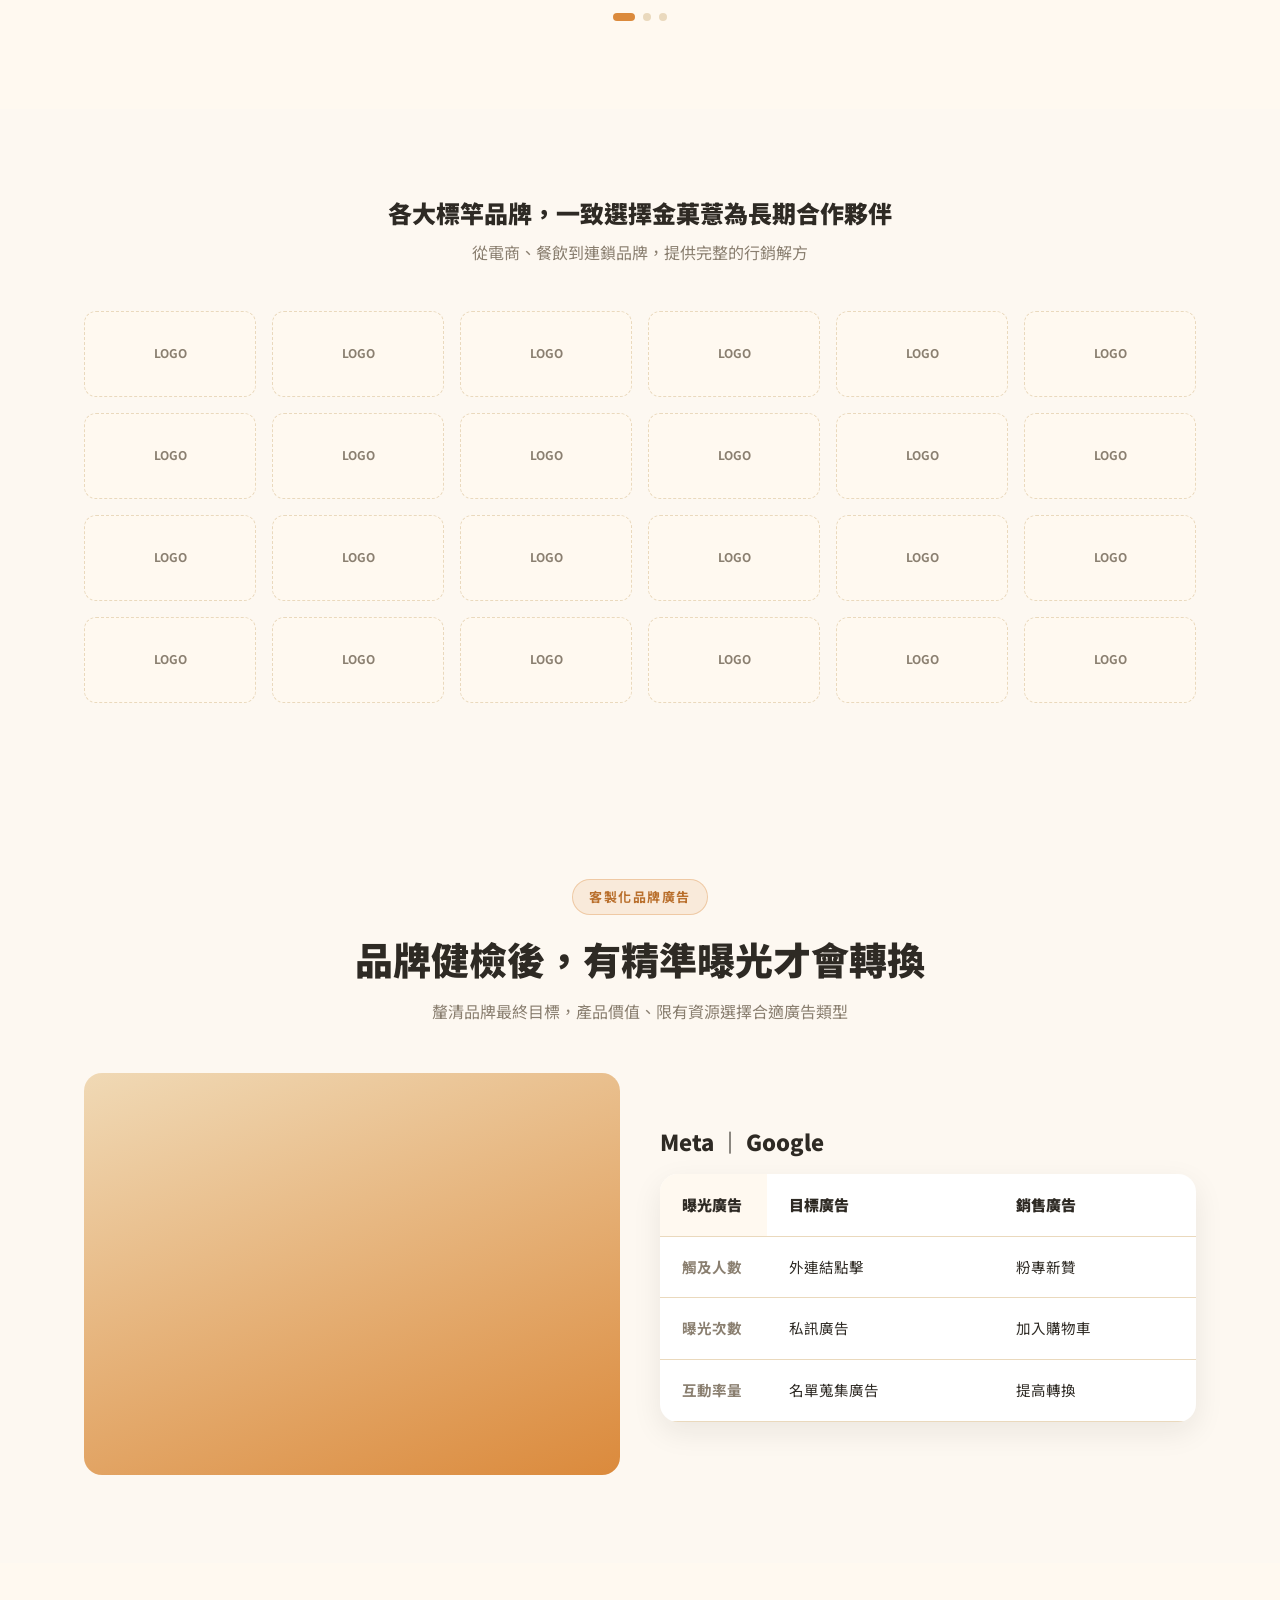
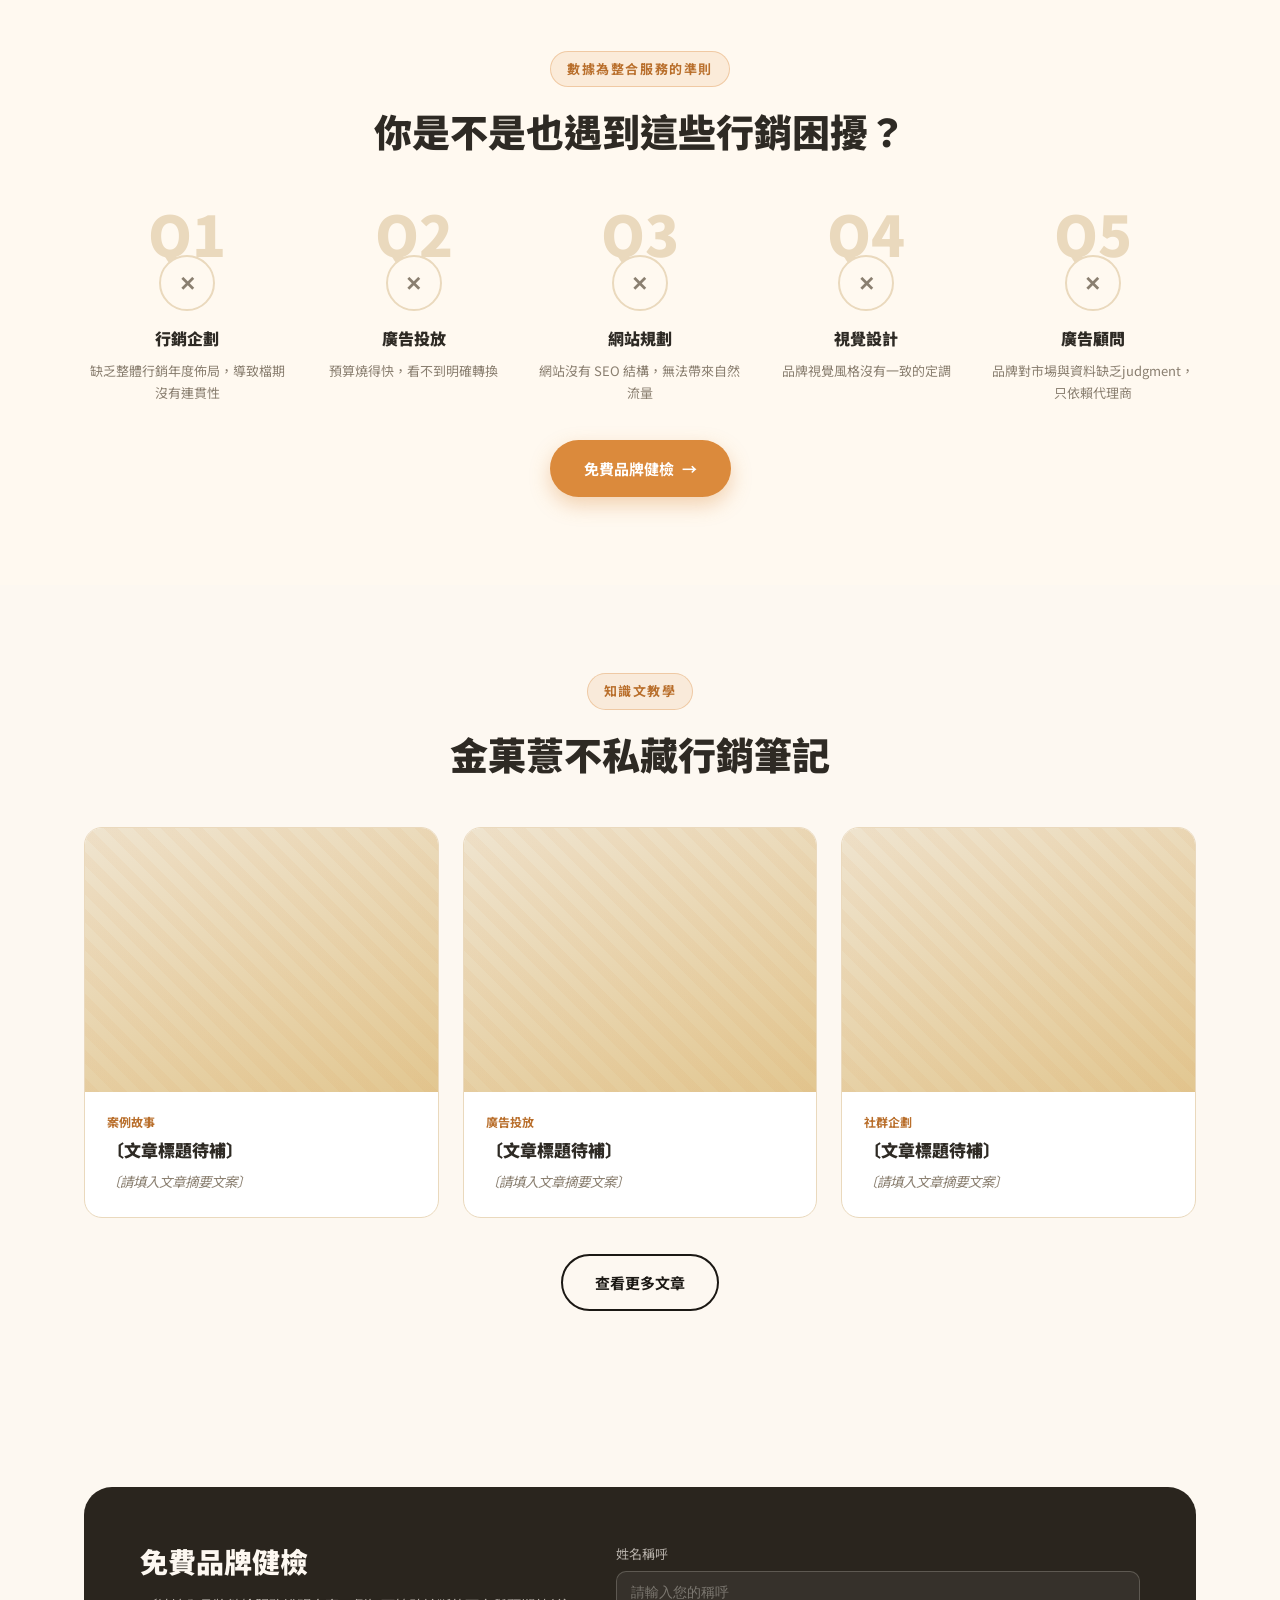
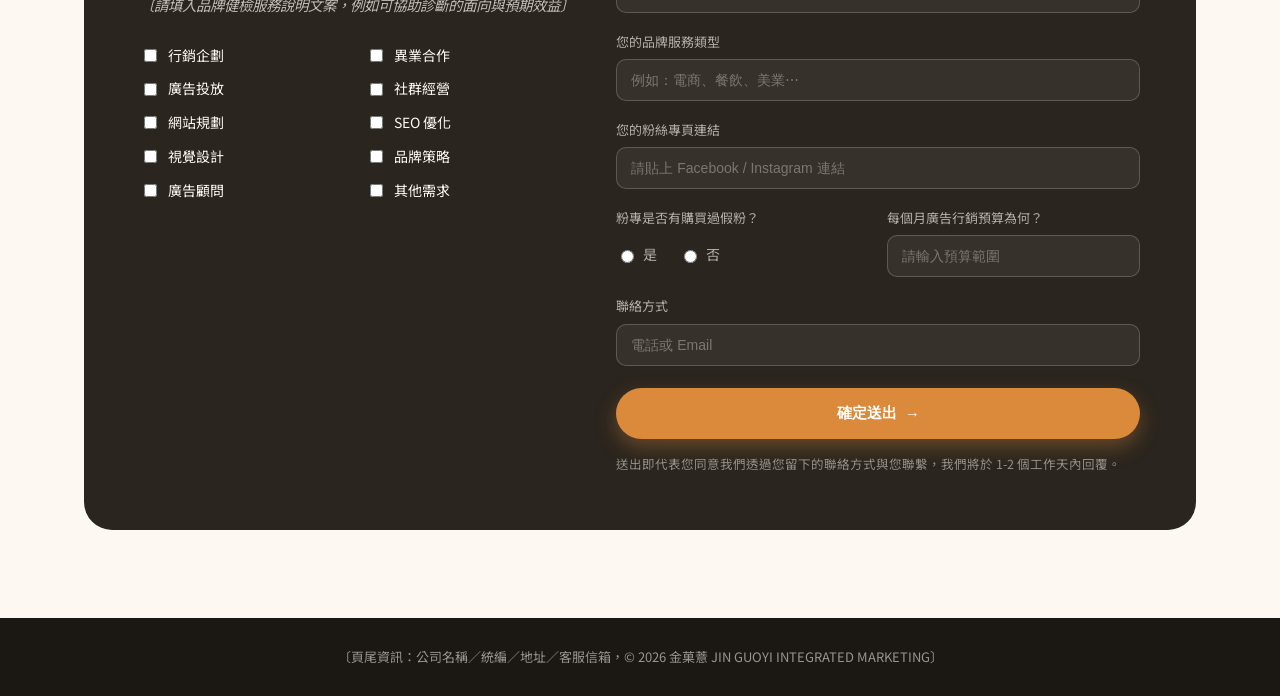
==== commit 18fee37f: "視覺微調：參考米洛科技／春樹科技／源做設計三款網站精緻化細節 - Hero 區塊加入柔和橘色漸層光暈裝飾，標題關鍵字改用橘色強調（.hl） - 主要 CTA 按鈕加上箭頭微互動（hover 時滑動） " ====
--- a/index.html
+++ b/index.html
@@ -39,7 +39,7 @@
   <section class="hero">
     <div class="container">
       <span class="eyebrow">JIN GUOYI INTEGRATED MARKETING</span>
-      <h1>專業行銷策略提升電商轉換</h1>
+      <h1>專業行銷策略提升<span class="hl">電商轉換</span></h1>
       <p class="hero-sub">免費全方位品牌健檢，讓你每分預算都花在刀口上</p>
       <a href="#contact" class="btn btn--primary">聯絡我們</a>
       <div class="hero-tags">
--- a/assets/css/style.css
+++ b/assets/css/style.css
@@ -34,7 +34,24 @@
 .container { max-width: var(--container); margin: 0 auto; padding: 0 24px; }
 .section { padding: 88px 0; }
 .section--tight { padding: 56px 0; }
-.section--dark { background: var(--dark); color: var(--cream); }
+.section--dark {
+  position: relative;
+  overflow: hidden;
+  background: var(--dark);
+  color: var(--cream);
+}
+.section--dark::after {
+  content: "";
+  position: absolute;
+  top: -40%;
+  right: -8%;
+  width: 55%;
+  height: 220%;
+  background: linear-gradient(100deg, transparent 42%, rgba(219, 138, 60, 0.16) 55%, transparent 68%);
+  transform: rotate(8deg);
+  pointer-events: none;
+}
+.section--dark .container { position: relative; z-index: 1; }
 .section--soft { background: var(--cream-card); }
 .placeholder-copy { color: var(--text-muted); font-style: italic; }
 
@@ -71,6 +88,12 @@
 .btn:hover { transform: translateY(-2px); }
 .btn--primary { background: var(--orange); color: var(--white); box-shadow: 0 8px 20px rgba(219,138,60,0.35); }
 .btn--primary:hover { background: var(--orange-dark); }
+.btn--primary::after {
+  content: "→";
+  display: inline-block;
+  transition: transform 0.15s ease;
+}
+.btn--primary:hover::after { transform: translateX(4px); }
 .btn--outline { background: transparent; color: var(--dark); border-color: var(--dark); }
 .btn--outline:hover { background: var(--dark); color: var(--white); }
 .btn--outline-light { background: transparent; color: var(--white); border-color: rgba(255,255,255,0.6); }
@@ -201,13 +224,41 @@
 
 /* ===== Hero ===== */
 .hero {
+  position: relative;
+  overflow: hidden;
   padding: 72px 0 64px;
   text-align: center;
 }
+.hero::before, .hero::after {
+  content: "";
+  position: absolute;
+  border-radius: 50%;
+  filter: blur(60px);
+  pointer-events: none;
+  z-index: 0;
+}
+.hero::before {
+  width: 420px;
+  height: 420px;
+  top: -180px;
+  right: -120px;
+  background: radial-gradient(circle at 30% 30%, var(--orange-light), var(--orange) 70%);
+  opacity: 0.3;
+}
+.hero::after {
+  width: 260px;
+  height: 260px;
+  bottom: -140px;
+  left: -80px;
+  background: radial-gradient(circle at 30% 30%, var(--orange-light), var(--orange) 70%);
+  opacity: 0.18;
+}
+.hero .container { position: relative; z-index: 1; }
 .hero h1 {
   font-size: clamp(32px, 5vw, 52px);
   letter-spacing: -0.01em;
 }
+.hero h1 .hl { color: var(--orange); }
 .hero p.hero-sub {
   margin-top: 18px;
   font-size: 18px;
@@ -243,6 +294,18 @@
   gap: 24px;
   text-align: center;
 }
+.stats__item {
+  position: relative;
+}
+.stats__item:not(:first-child)::before {
+  content: "";
+  position: absolute;
+  left: -12px;
+  top: 8%;
+  width: 1px;
+  height: 84%;
+  background: var(--border);
+}
 .stats__item .num {
   font-size: clamp(30px, 4vw, 44px);
   font-weight: 900;
@@ -255,6 +318,13 @@
   display: grid;
   grid-template-columns: repeat(3, 1fr);
   gap: 28px;
+}
+.feature-card, .role-card, .review-card {
+  transition: transform 0.15s ease, box-shadow 0.15s ease;
+}
+.feature-card:hover, .role-card:hover, .review-card:hover {
+  transform: translateY(-4px);
+  box-shadow: var(--shadow);
 }
 .feature-card {
   background: var(--cream-card);
@@ -422,14 +492,22 @@
   grid-template-columns: repeat(5, 1fr);
   gap: 20px;
 }
-.pain-card { text-align: center; }
-.pain-card .q { font-size: 13px; color: var(--orange-dark); font-weight: 900; margin-bottom: 10px; }
+.pain-card { position: relative; text-align: center; }
+.pain-card .q {
+  font-size: 56px;
+  line-height: 1;
+  color: var(--border);
+  font-weight: 900;
+  margin-bottom: -6px;
+}
 .pain-x {
+  position: relative;
   width: 56px;
   height: 56px;
   margin: 0 auto 14px;
   border-radius: 50%;
   border: 2px solid var(--border);
+  background: var(--cream-card);
   display: flex;
   align-items: center;
   justify-content: center;
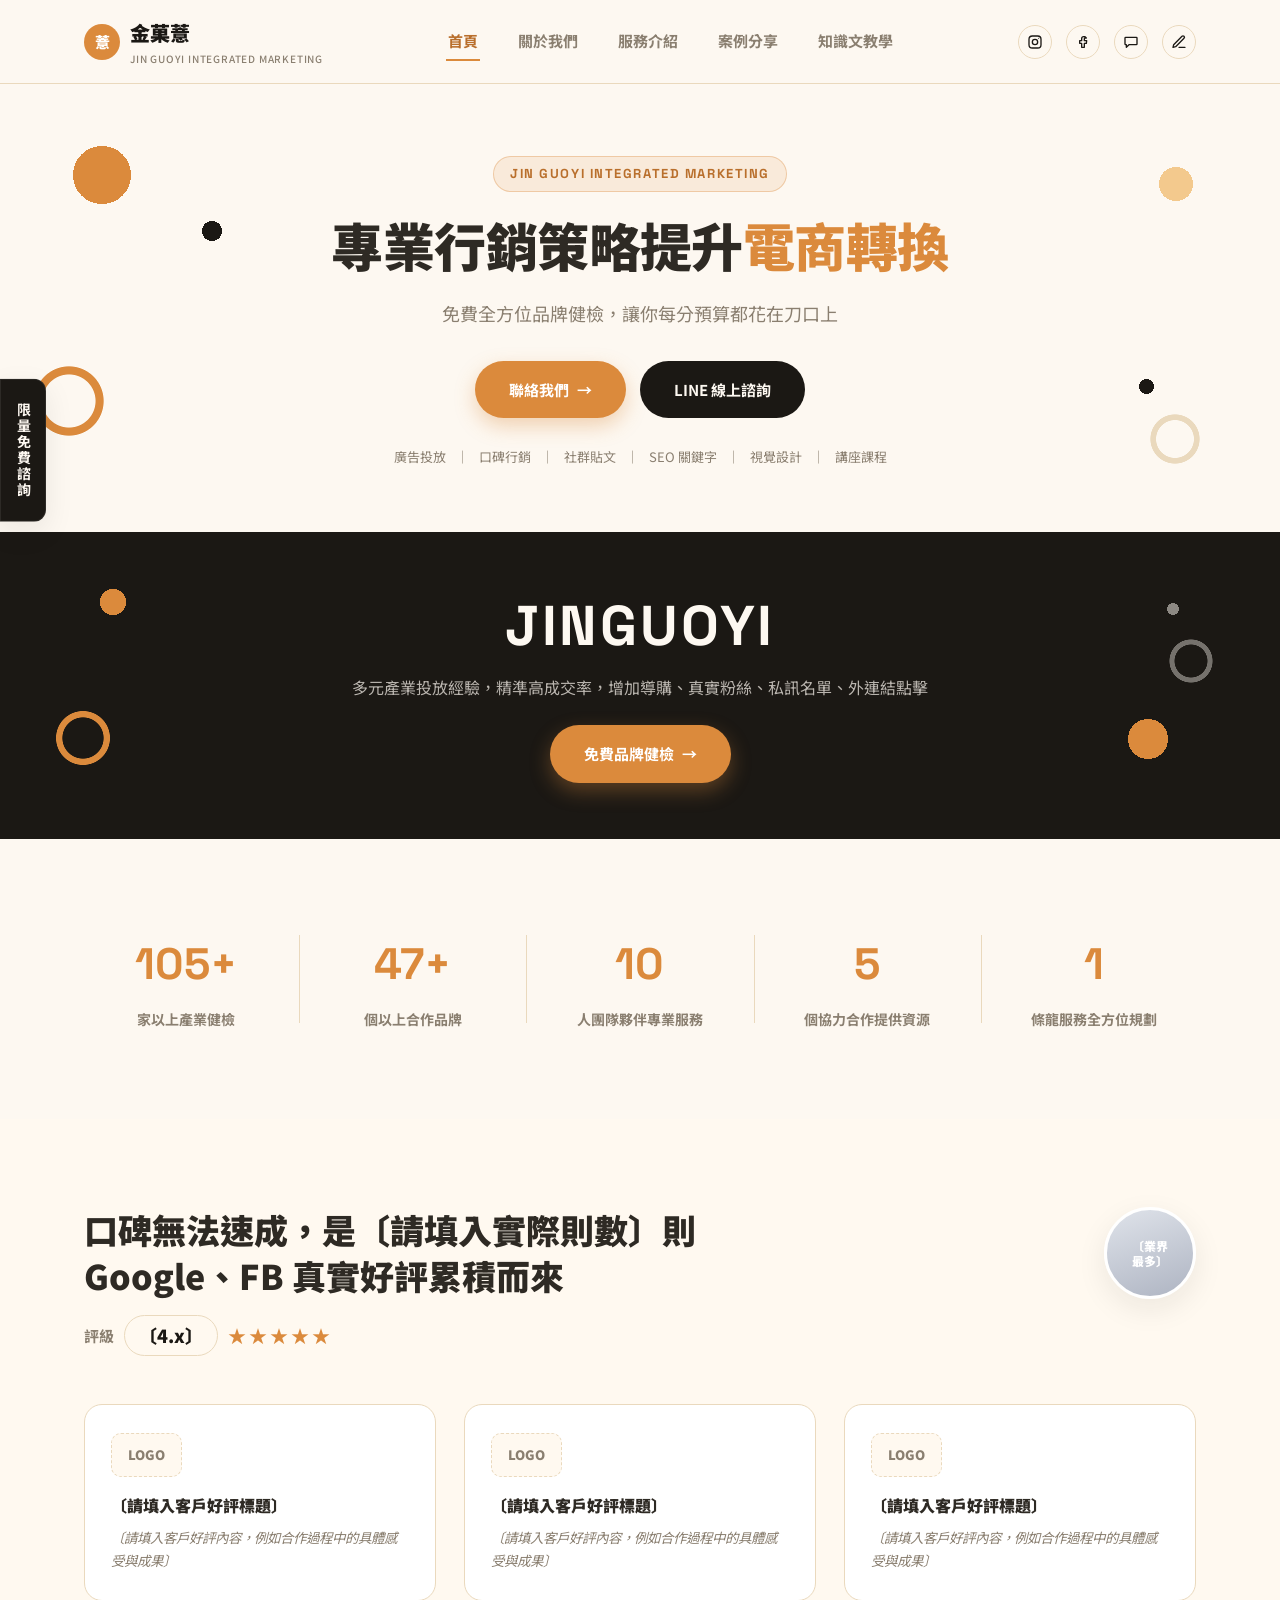
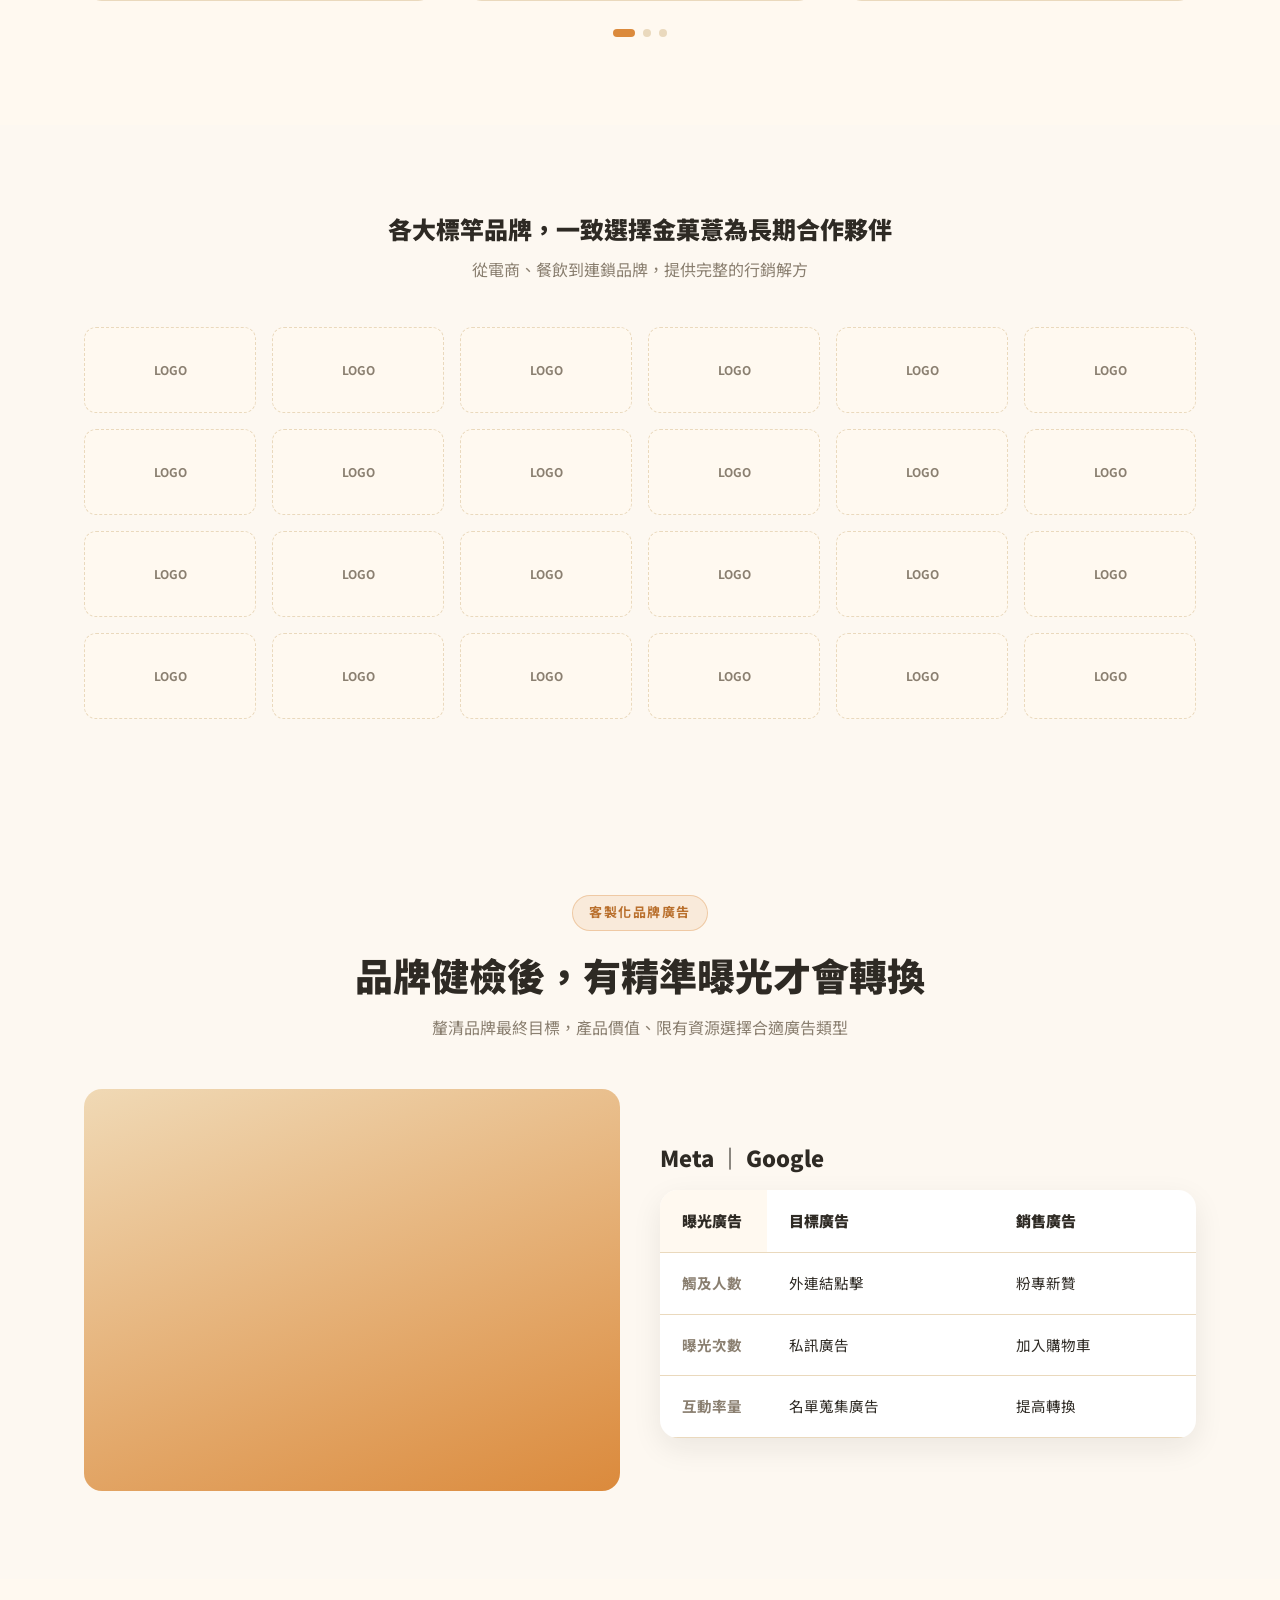
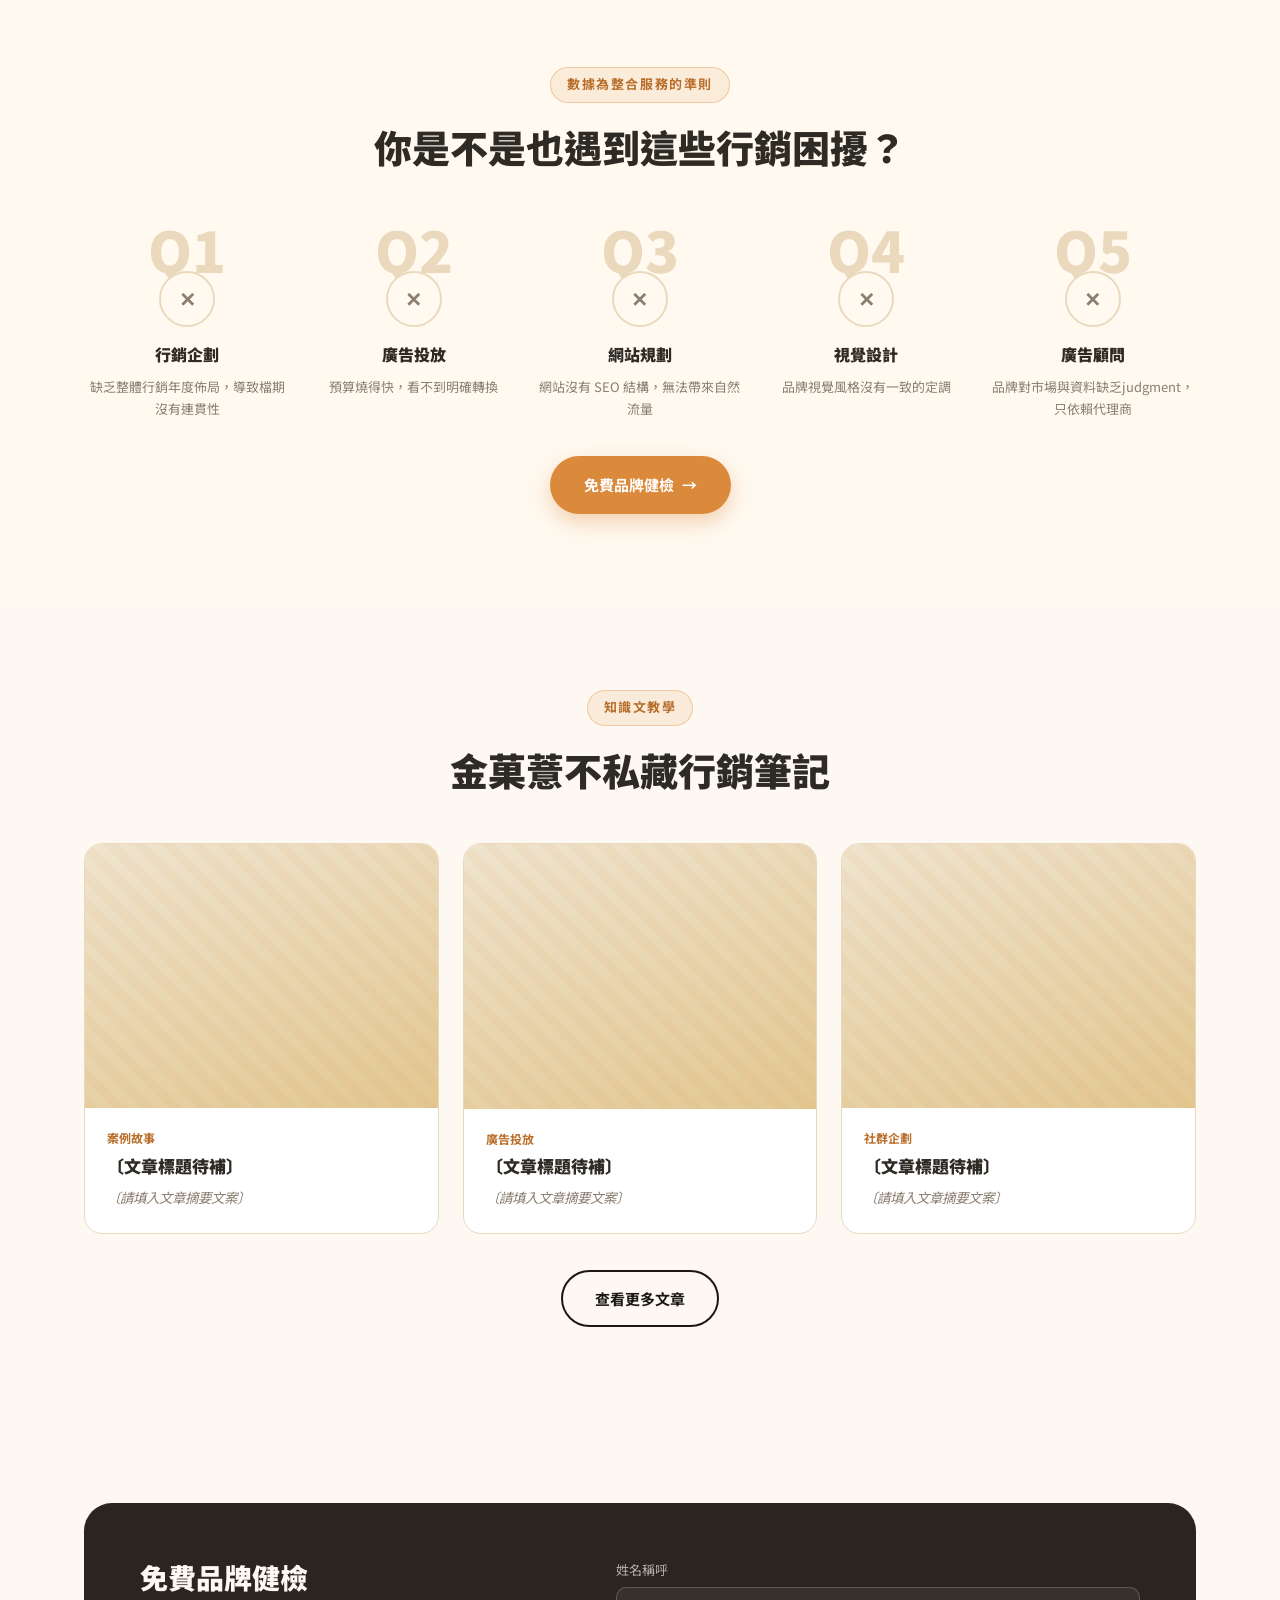
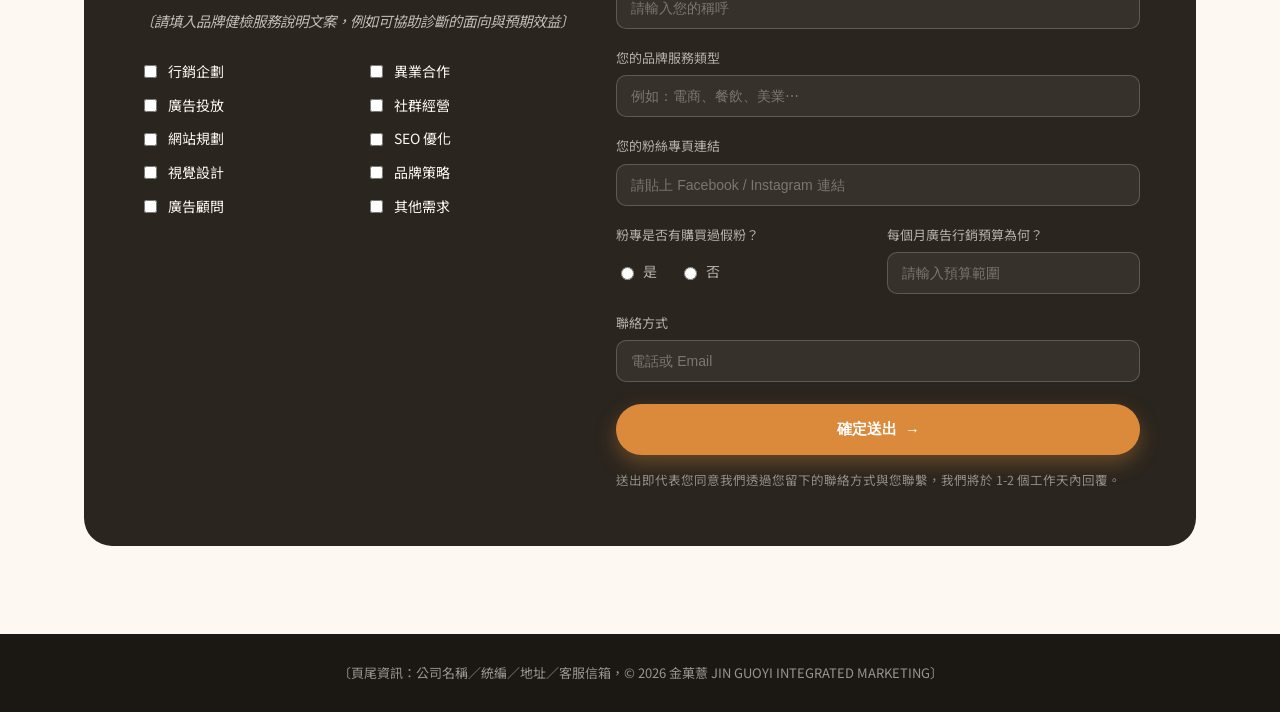
==== commit 5dfb0b48: "套用「拼貼活力版」視覺方向（客戶選定），但自行調整避免與參考網站雷同 不直接沿用米洛科技的彩色方塊拼貼，改用跟品牌圓形 logo 呼應的 「橘色圓點拼貼」作為 hero 與深色區塊的裝飾語言，純橘/黑" ====
--- a/index.html
+++ b/index.html
@@ -6,7 +6,7 @@
 <title>金菓薏整合行銷｜JIN GUOYI INTEGRATED MARKETING</title>
 <meta name="description" content="〔請填入首頁 SEO 描述文案〕">
 <link rel="preconnect" href="https://fonts.googleapis.com">
-<link href="https://fonts.googleapis.com/css2?family=Noto+Sans+TC:wght@400;500;700;900&display=swap" rel="stylesheet">
+<link href="https://fonts.googleapis.com/css2?family=Noto+Sans+TC:wght@400;500;700;900&family=Space+Grotesk:wght@500;700&display=swap" rel="stylesheet">
 <link rel="stylesheet" href="assets/css/style.css">
 </head>
 <body>
@@ -41,7 +41,10 @@
       <span class="eyebrow">JIN GUOYI INTEGRATED MARKETING</span>
       <h1>專業行銷策略提升<span class="hl">電商轉換</span></h1>
       <p class="hero-sub">免費全方位品牌健檢，讓你每分預算都花在刀口上</p>
-      <a href="#contact" class="btn btn--primary">聯絡我們</a>
+      <div class="cta-row">
+        <a href="#contact" class="btn btn--primary">聯絡我們</a>
+        <a href="#contact" class="btn btn--dark">LINE 線上諮詢</a>
+      </div>
       <div class="hero-tags">
         <span>廣告投放</span>｜<span>口碑行銷</span>｜<span>社群貼文</span>｜<span>SEO 關鍵字</span>｜<span>視覺設計</span>｜<span>講座課程</span>
       </div>
@@ -50,7 +53,7 @@
 
   <section class="section--tight section--dark">
     <div class="container text-center">
-      <h2 style="font-size:44px; letter-spacing:0.08em;">JINGUOYI</h2>
+      <h2 class="wordmark-lg">JINGUOYI</h2>
       <p style="margin-top:10px; color:rgba(253,248,241,0.7);">多元產業投放經驗，精準高成交率，增加導購、真實粉絲、私訊名單、外連結點擊</p>
       <a href="#contact" class="btn btn--primary" style="margin-top:24px;">免費品牌健檢</a>
     </div>
--- a/assets/css/style.css
+++ b/assets/css/style.css
@@ -14,6 +14,7 @@
   --shadow: 0 10px 30px rgba(27, 24, 20, 0.08);
   --radius: 18px;
   --container: 1160px;
+  --font-display: "Space Grotesk", "Noto Sans TC", sans-serif;
 }
 
 * { box-sizing: border-box; }
@@ -37,19 +38,17 @@
 .section--dark {
   position: relative;
   overflow: hidden;
-  background: var(--dark);
+  background-color: var(--dark);
   color: var(--cream);
-}
-.section--dark::after {
-  content: "";
-  position: absolute;
-  top: -40%;
-  right: -8%;
-  width: 55%;
-  height: 220%;
-  background: linear-gradient(100deg, transparent 42%, rgba(219, 138, 60, 0.16) 55%, transparent 68%);
-  transform: rotate(8deg);
-  pointer-events: none;
+  background-repeat: no-repeat;
+  background-image:
+    radial-gradient(circle closest-side, var(--orange) 100%, transparent 100%),
+    radial-gradient(circle closest-side, transparent 58%, var(--orange) 60%, var(--orange) 76%, transparent 78%),
+    radial-gradient(circle closest-side, rgba(253, 248, 241, 0.5) 100%, transparent 100%),
+    radial-gradient(circle closest-side, var(--orange) 100%, transparent 100%),
+    radial-gradient(circle closest-side, transparent 58%, rgba(253, 248, 241, 0.4) 60%, rgba(253, 248, 241, 0.4) 76%, transparent 78%);
+  background-size: 26px 26px, 70px 70px, 12px 12px, 40px 40px, 56px 56px;
+  background-position: 8% 20%, 4% 72%, 92% 24%, 91% 70%, 95% 40%;
 }
 .section--dark .container { position: relative; z-index: 1; }
 .section--soft { background: var(--cream-card); }
@@ -57,6 +56,7 @@
 
 .eyebrow {
   display: inline-block;
+  font-family: var(--font-display);
   font-size: 13px;
   font-weight: 700;
   letter-spacing: 0.12em;
@@ -71,6 +71,13 @@
 .section-head h2 { font-size: clamp(26px, 3.4vw, 38px); }
 .section-head p { margin-top: 14px; color: var(--text-muted); font-size: 16px; }
 
+.wordmark-lg {
+  font-family: var(--font-display);
+  font-size: clamp(34px, 6vw, 56px);
+  font-weight: 700;
+  letter-spacing: 0.05em;
+}
+
 /* ===== Buttons ===== */
 .btn {
   display: inline-flex;
@@ -96,6 +103,8 @@
 .btn--primary:hover::after { transform: translateX(4px); }
 .btn--outline { background: transparent; color: var(--dark); border-color: var(--dark); }
 .btn--outline:hover { background: var(--dark); color: var(--white); }
+.btn--dark { background: var(--dark); color: var(--cream); }
+.btn--dark:hover { background: var(--dark-soft); }
 .btn--outline-light { background: transparent; color: var(--white); border-color: rgba(255,255,255,0.6); }
 .btn--outline-light:hover { background: var(--white); color: var(--dark); }
 .btn--sm { padding: 10px 22px; font-size: 14px; }
@@ -228,30 +237,17 @@
   overflow: hidden;
   padding: 72px 0 64px;
   text-align: center;
-}
-.hero::before, .hero::after {
-  content: "";
-  position: absolute;
-  border-radius: 50%;
-  filter: blur(60px);
-  pointer-events: none;
-  z-index: 0;
-}
-.hero::before {
-  width: 420px;
-  height: 420px;
-  top: -180px;
-  right: -120px;
-  background: radial-gradient(circle at 30% 30%, var(--orange-light), var(--orange) 70%);
-  opacity: 0.3;
-}
-.hero::after {
-  width: 260px;
-  height: 260px;
-  bottom: -140px;
-  left: -80px;
-  background: radial-gradient(circle at 30% 30%, var(--orange-light), var(--orange) 70%);
-  opacity: 0.18;
+  background-color: var(--cream);
+  background-repeat: no-repeat;
+  background-image:
+    radial-gradient(circle closest-side, var(--orange) 100%, transparent 100%),
+    radial-gradient(circle closest-side, var(--dark) 100%, transparent 100%),
+    radial-gradient(circle closest-side, transparent 58%, var(--orange) 60%, var(--orange) 76%, transparent 78%),
+    radial-gradient(circle closest-side, var(--orange-light) 100%, transparent 100%),
+    radial-gradient(circle closest-side, var(--dark) 100%, transparent 100%),
+    radial-gradient(circle closest-side, transparent 58%, var(--border) 60%, var(--border) 76%, transparent 78%);
+  background-size: 58px 58px, 20px 20px, 90px 90px, 34px 34px, 15px 15px, 64px 64px;
+  background-position: 6% 16%, 16% 32%, 2% 76%, 93% 20%, 90% 68%, 94% 84%;
 }
 .hero .container { position: relative; z-index: 1; }
 .hero h1 {
@@ -265,6 +261,8 @@
   color: var(--text-muted);
 }
 .hero .btn { margin-top: 32px; }
+.hero .cta-row { display: flex; gap: 14px; justify-content: center; flex-wrap: wrap; margin-top: 32px; }
+.hero .cta-row .btn { margin-top: 0; }
 .hero-tags {
   margin-top: 28px;
   font-size: 13px;
@@ -307,8 +305,9 @@
   background: var(--border);
 }
 .stats__item .num {
+  font-family: var(--font-display);
   font-size: clamp(30px, 4vw, 44px);
-  font-weight: 900;
+  font-weight: 700;
   color: var(--orange);
 }
 .stats__item .label { margin-top: 6px; font-size: 14px; color: var(--text-muted); font-weight: 700; }
@@ -327,11 +326,20 @@
   box-shadow: var(--shadow);
 }
 .feature-card {
+  position: relative;
   background: var(--cream-card);
   border: 1px solid var(--border);
   border-radius: var(--radius);
   padding: 32px 26px;
   text-align: center;
+}
+.feature-card .n {
+  font-family: var(--font-display);
+  font-size: 46px;
+  font-weight: 700;
+  color: var(--border);
+  line-height: 1;
+  margin-bottom: -6px;
 }
 .icon-circle {
   width: 64px;
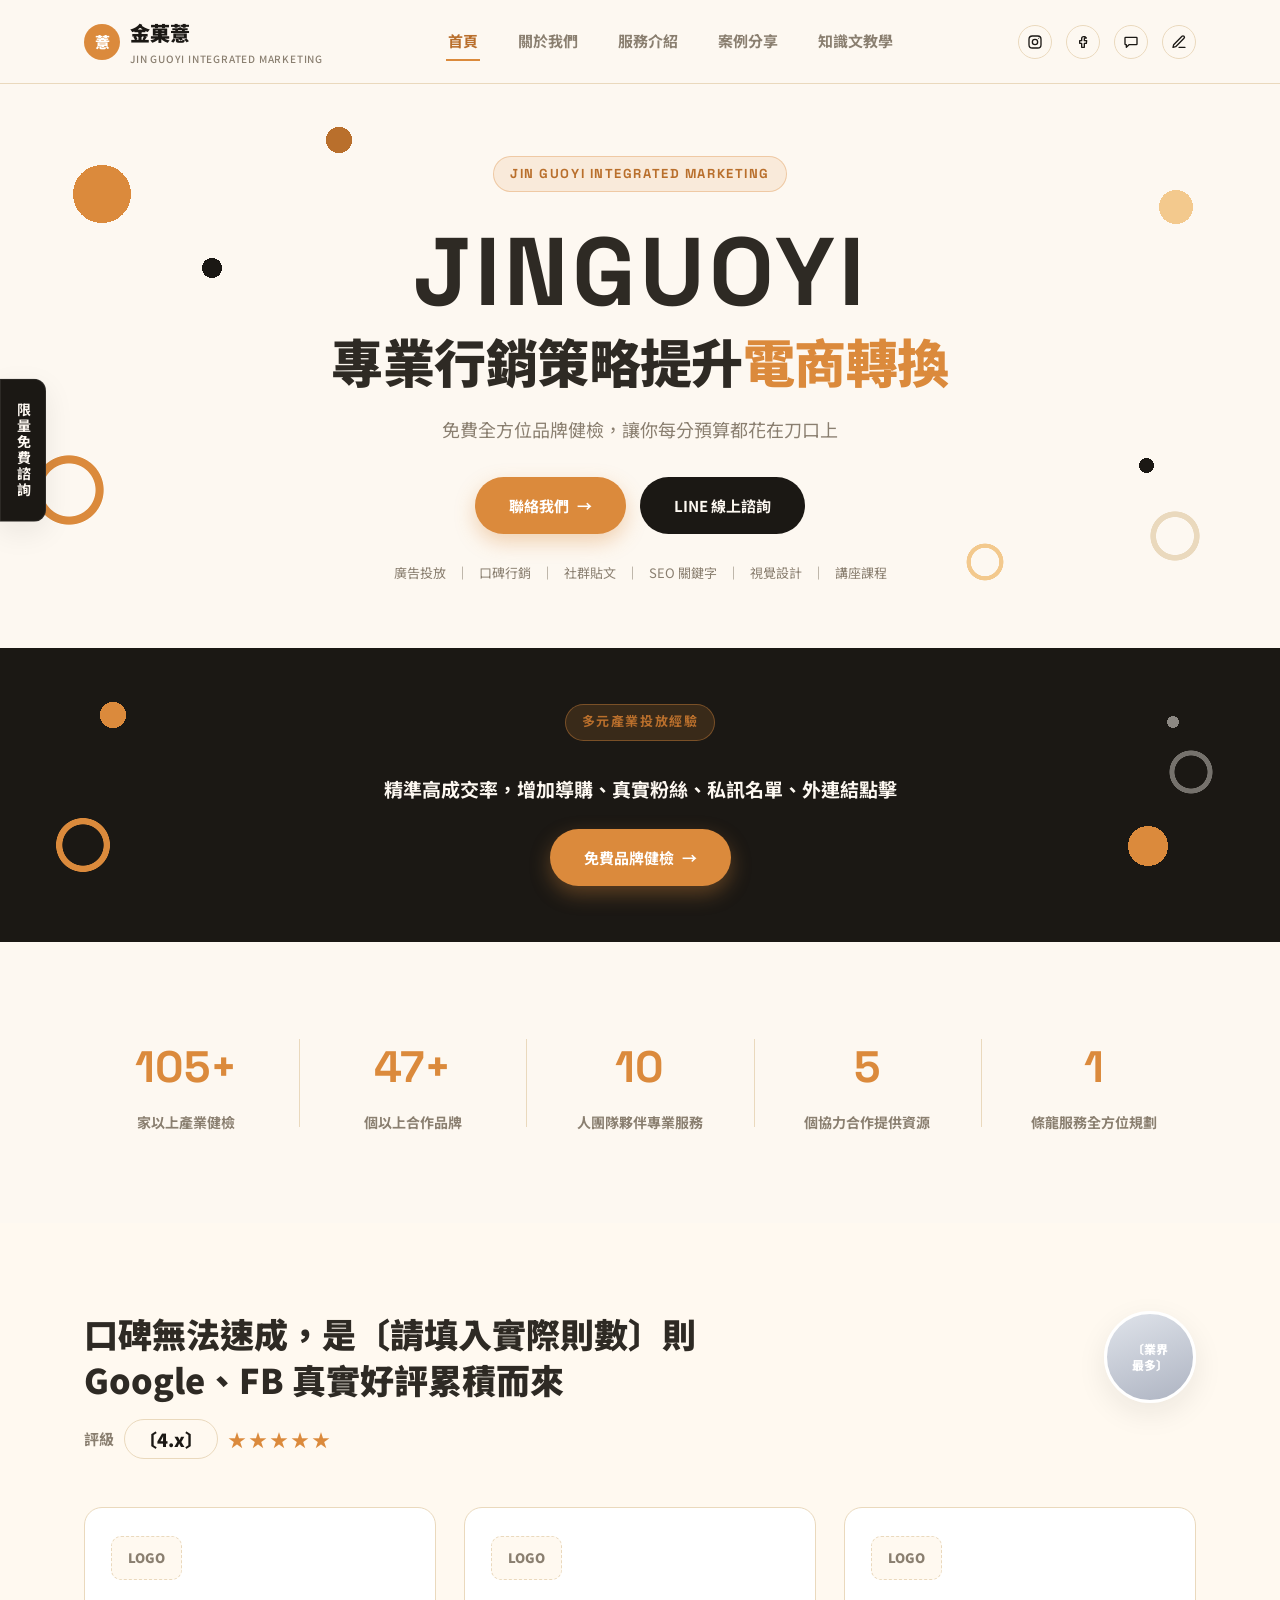
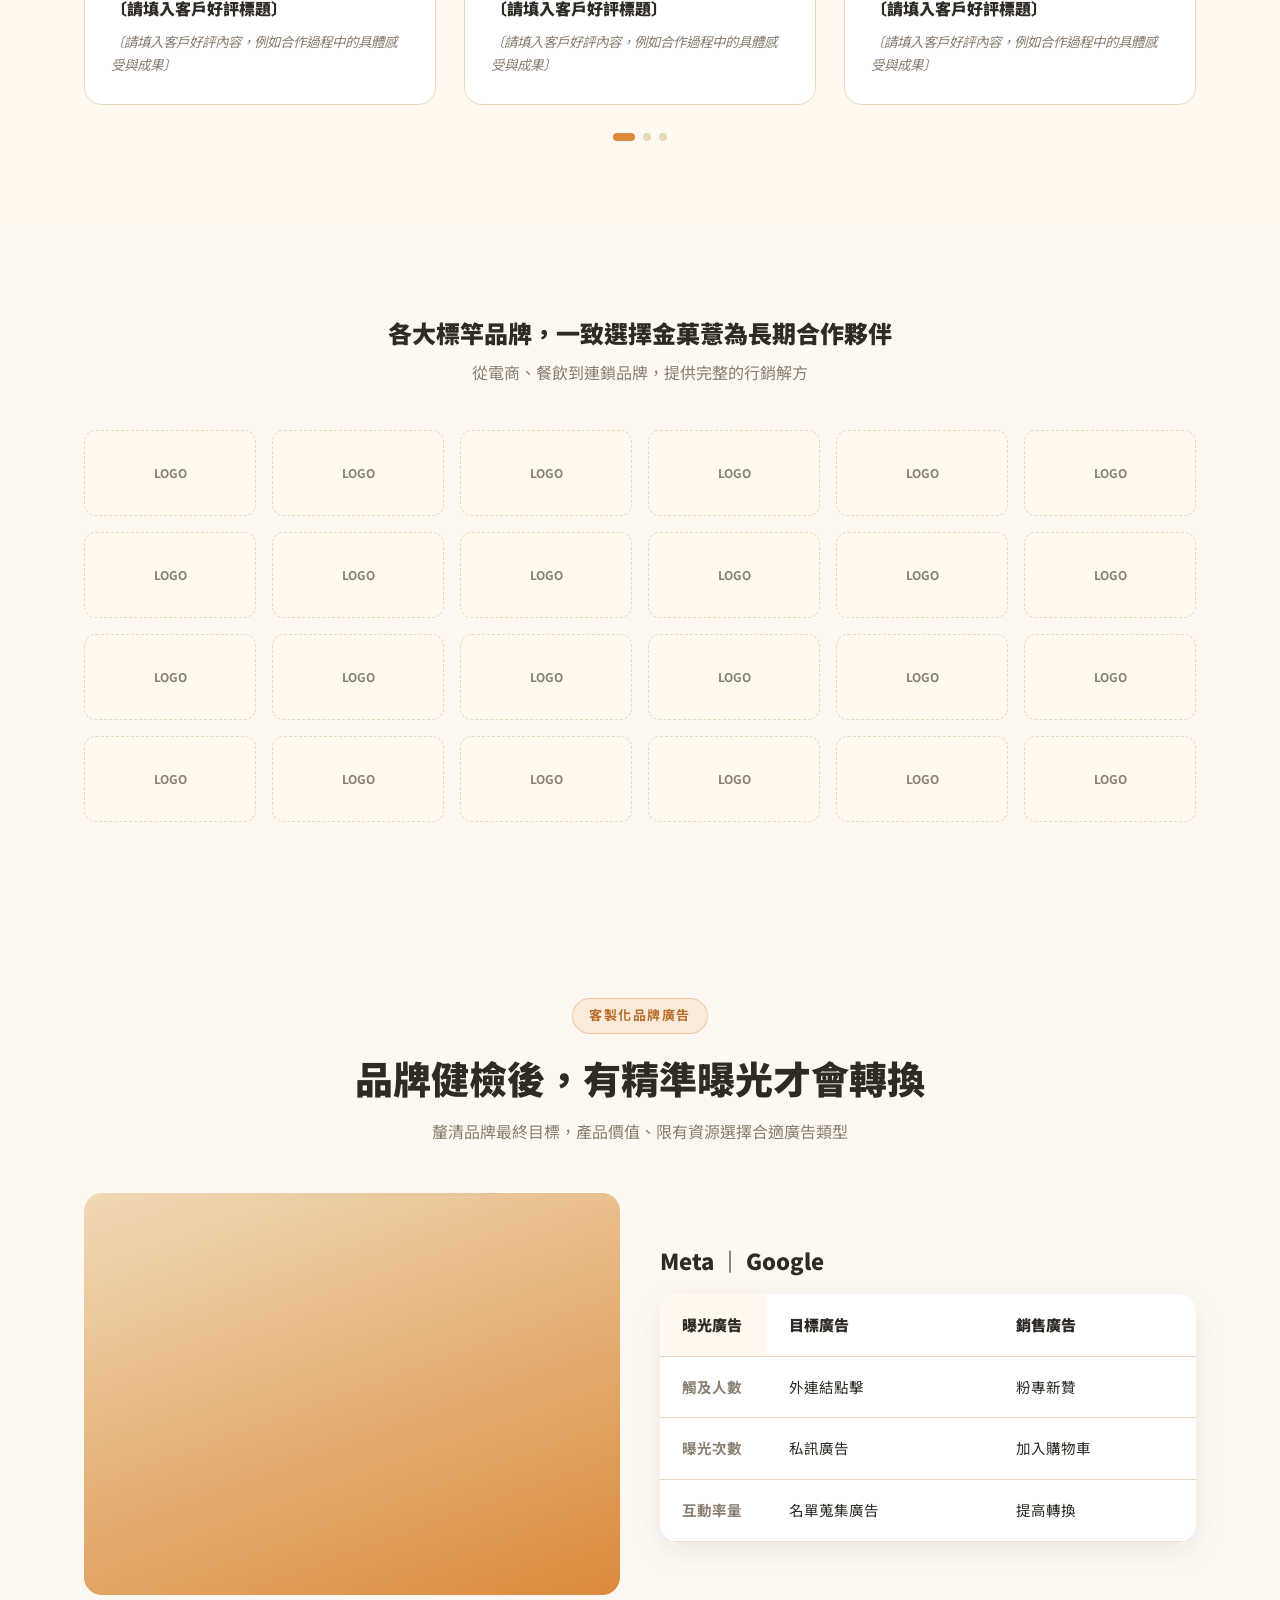
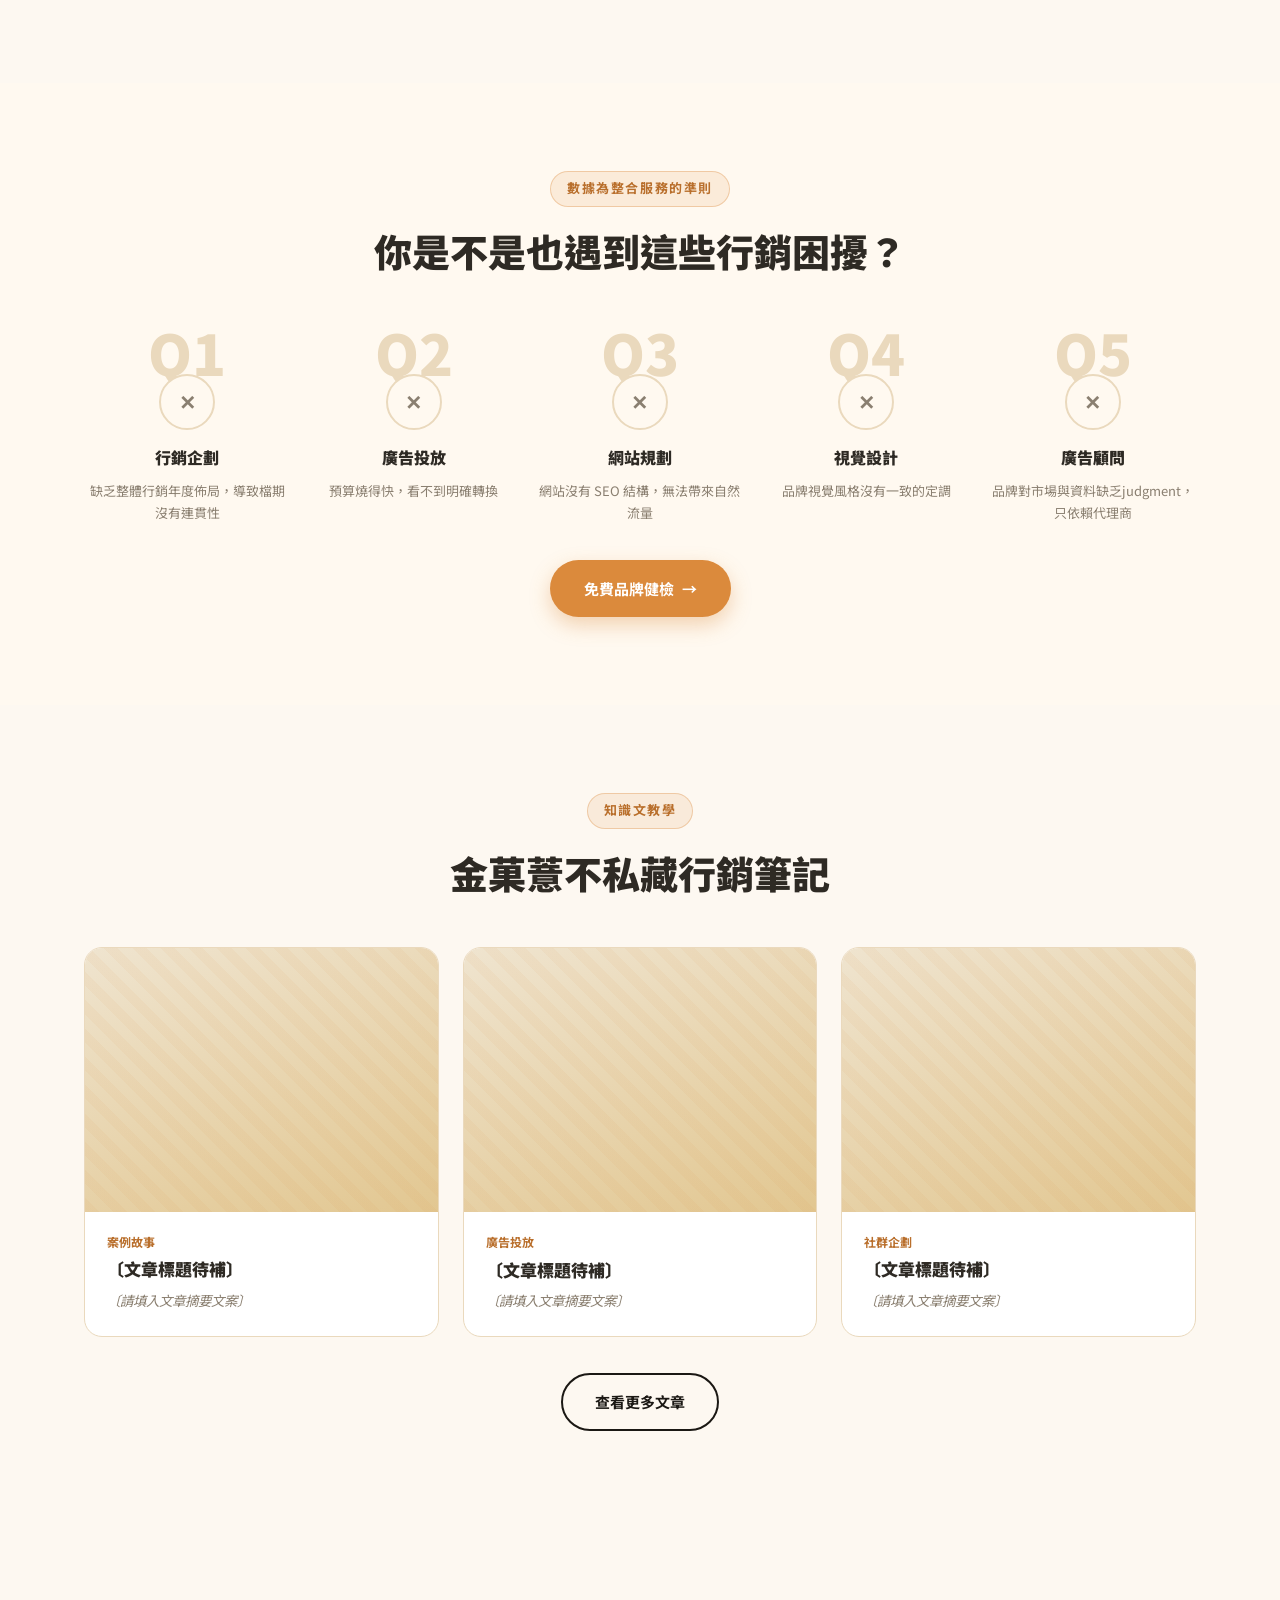
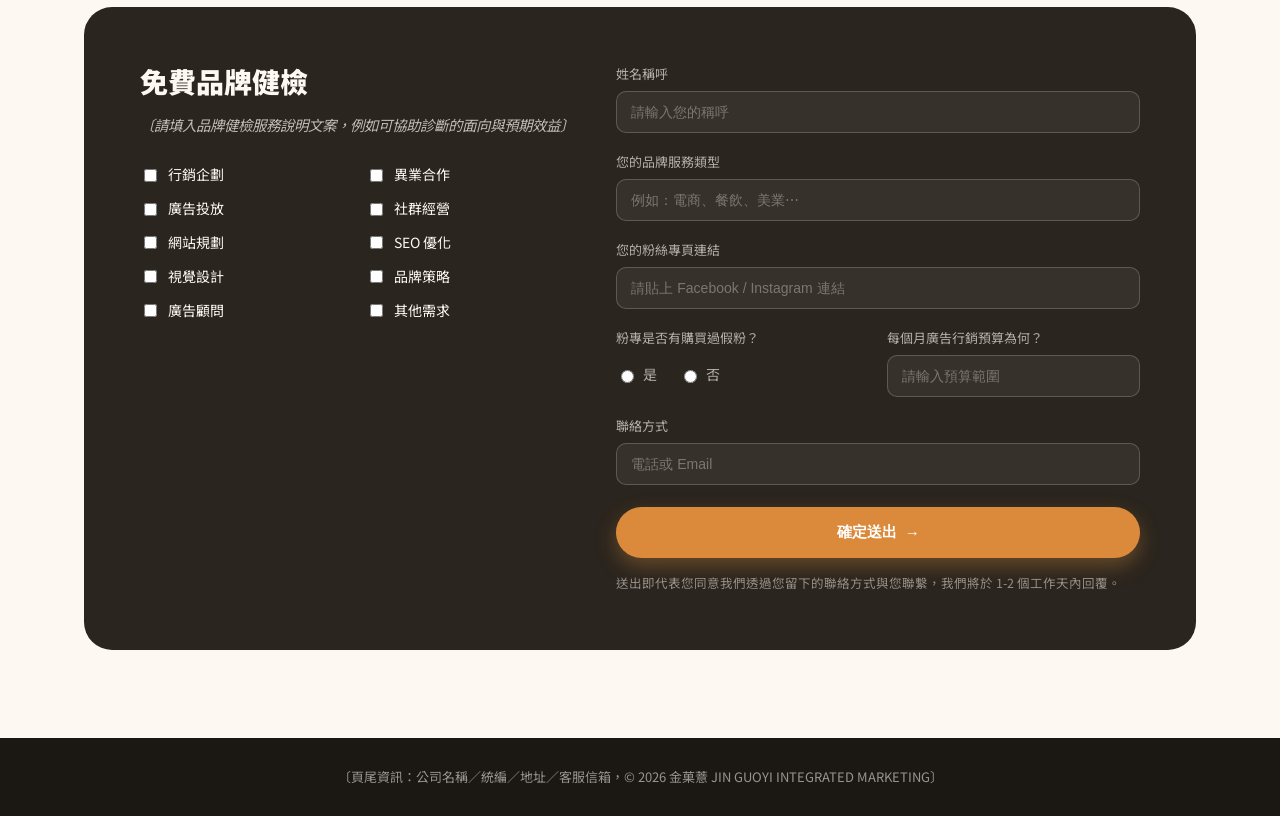
==== commit 232b1454: "加大「拼貼活力版」視覺力度，更貼近客戶選定的第一版提案 - 首頁 hero 直接置入大字 JINGUOYI 巨幅標題（取代原本藏在下方深色   區塊裡的小版本），標題下方接著原本的 h1 副標與雙 C" ====
--- a/index.html
+++ b/index.html
@@ -39,6 +39,7 @@
   <section class="hero">
     <div class="container">
       <span class="eyebrow">JIN GUOYI INTEGRATED MARKETING</span>
+      <h2 class="wordmark-lg">JINGUOYI</h2>
       <h1>專業行銷策略提升<span class="hl">電商轉換</span></h1>
       <p class="hero-sub">免費全方位品牌健檢，讓你每分預算都花在刀口上</p>
       <div class="cta-row">
@@ -53,8 +54,8 @@
 
   <section class="section--tight section--dark">
     <div class="container text-center">
-      <h2 class="wordmark-lg">JINGUOYI</h2>
-      <p style="margin-top:10px; color:rgba(253,248,241,0.7);">多元產業投放經驗，精準高成交率，增加導購、真實粉絲、私訊名單、外連結點擊</p>
+      <span class="eyebrow" style="background:rgba(219,138,60,0.16); border-color:rgba(219,138,60,0.4);">多元產業投放經驗</span>
+      <p style="margin-top:14px; font-size:19px; font-weight:700; color:var(--cream);">精準高成交率，增加導購、真實粉絲、私訊名單、外連結點擊</p>
       <a href="#contact" class="btn btn--primary" style="margin-top:24px;">免費品牌健檢</a>
     </div>
   </section>
--- a/assets/css/style.css
+++ b/assets/css/style.css
@@ -73,9 +73,11 @@
 
 .wordmark-lg {
   font-family: var(--font-display);
-  font-size: clamp(34px, 6vw, 56px);
-  font-weight: 700;
-  letter-spacing: 0.05em;
+  font-size: clamp(42px, 9vw, 96px);
+  font-weight: 700;
+  letter-spacing: 0.04em;
+  margin: 14px 0 6px;
+  line-height: 1;
 }
 
 /* ===== Buttons ===== */
@@ -245,9 +247,11 @@
     radial-gradient(circle closest-side, transparent 58%, var(--orange) 60%, var(--orange) 76%, transparent 78%),
     radial-gradient(circle closest-side, var(--orange-light) 100%, transparent 100%),
     radial-gradient(circle closest-side, var(--dark) 100%, transparent 100%),
-    radial-gradient(circle closest-side, transparent 58%, var(--border) 60%, var(--border) 76%, transparent 78%);
-  background-size: 58px 58px, 20px 20px, 90px 90px, 34px 34px, 15px 15px, 64px 64px;
-  background-position: 6% 16%, 16% 32%, 2% 76%, 93% 20%, 90% 68%, 94% 84%;
+    radial-gradient(circle closest-side, transparent 58%, var(--border) 60%, var(--border) 76%, transparent 78%),
+    radial-gradient(circle closest-side, var(--orange-dark) 100%, transparent 100%),
+    radial-gradient(circle closest-side, transparent 58%, var(--orange-light) 60%, var(--orange-light) 76%, transparent 78%);
+  background-size: 58px 58px, 20px 20px, 90px 90px, 34px 34px, 15px 15px, 64px 64px, 26px 26px, 48px 48px;
+  background-position: 6% 16%, 16% 32%, 2% 76%, 93% 20%, 90% 68%, 94% 84%, 26% 8%, 78% 88%;
 }
 .hero .container { position: relative; z-index: 1; }
 .hero h1 {
@@ -341,6 +345,14 @@
   line-height: 1;
   margin-bottom: -6px;
 }
+.section--dark .section-head p { color: rgba(253, 248, 241, 0.65); }
+.section--dark .feature-card {
+  background: rgba(253, 248, 241, 0.05);
+  border-color: rgba(253, 248, 241, 0.14);
+}
+.section--dark .feature-card .n { color: rgba(253, 248, 241, 0.12); font-size: 64px; }
+.section--dark .feature-card h3 { color: var(--cream); }
+.section--dark .feature-card p { color: rgba(253, 248, 241, 0.55); }
 .icon-circle {
   width: 64px;
   height: 64px;
